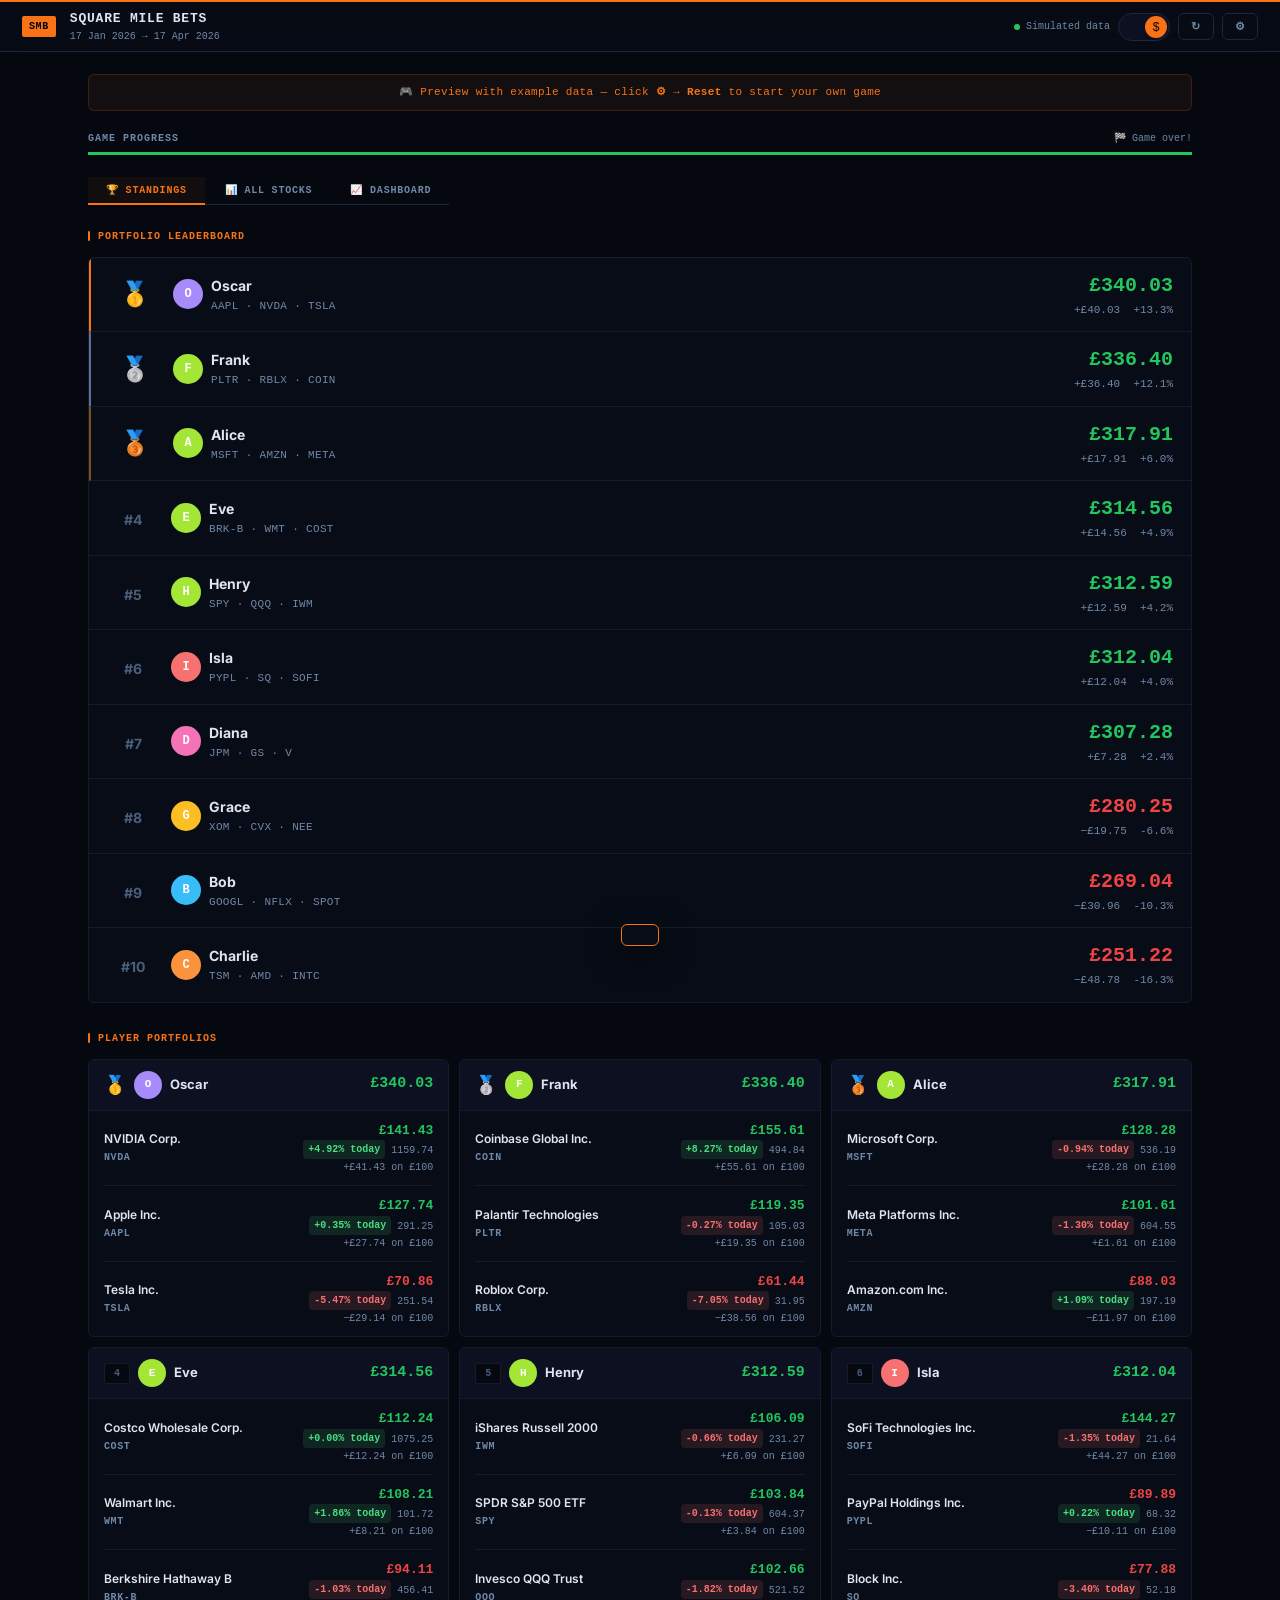
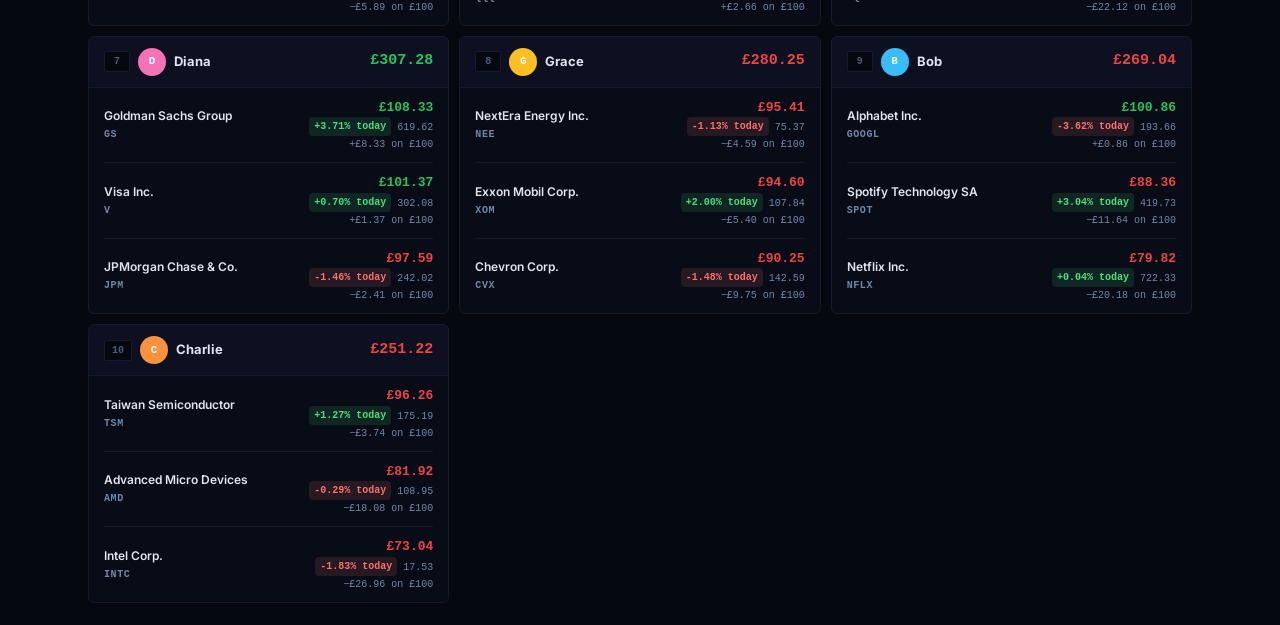
==== index.html @ 296d8a7f "Add files via upload" ====
<!DOCTYPE html>
<html lang="en">
<head>
  <meta charset="UTF-8" />
  <meta name="viewport" content="width=device-width, initial-scale=1.0" />
  <title>Square Mile Bets</title>
  <link rel="icon" type="image/png" href="/favicon.png" />
  <link rel="preconnect" href="https://fonts.googleapis.com" />
  <link rel="preconnect" href="https://fonts.gstatic.com" crossorigin />
  <link href="https://fonts.googleapis.com/css2?family=DM+Serif+Display&family=Inter:wght@400;500;600;700&display=swap" rel="stylesheet" />
  <link rel="stylesheet" href="/styles.css" />
  <!-- Firebase SDK (compat mode — no build step needed) -->
  <script src="https://www.gstatic.com/firebasejs/10.12.0/firebase-app-compat.js"></script>
  <script src="https://www.gstatic.com/firebasejs/10.12.0/firebase-firestore-compat.js"></script>
  <script src="https://www.gstatic.com/firebasejs/10.12.0/firebase-auth-compat.js"></script>
</head>
<body>

<!-- ══════════════════════════════════════
     SIGN-IN SCREEN
══════════════════════════════════════ -->
<div id="signin-screen" class="overlay hidden" onclick="if(event.target.id==='signin-screen')hide('signin-screen')">
  <div class="modal" style="max-width:380px">
    <div class="modal-head">
      <div class="modal-title">Sign in to participate</div>
      <button class="btn btn-secondary" onclick="hide('signin-screen')" style="padding:6px 10px">✕</button>
    </div>
    <div class="modal-body">
      <p style="color:var(--muted);font-size:13px;margin-bottom:20px;line-height:1.6">You can view the leaderboard without signing in. Sign in with Google to join the game and submit your picks.</p>
      <button class="btn btn-primary btn-full" onclick="signInWithGoogle()" style="display:flex;align-items:center;justify-content:center;gap:10px;font-size:14px;padding:13px">
        <svg width="18" height="18" viewBox="0 0 48 48"><path fill="#EA4335" d="M24 9.5c3.54 0 6.71 1.22 9.21 3.6l6.85-6.85C35.9 2.38 30.47 0 24 0 14.62 0 6.51 5.38 2.56 13.22l7.98 6.19C12.43 13.08 17.74 9.5 24 9.5z"/><path fill="#4285F4" d="M46.98 24.55c0-1.57-.15-3.09-.38-4.55H24v9.02h12.94c-.58 2.96-2.26 5.48-4.78 7.18l7.73 6c4.51-4.18 7.09-10.36 7.09-17.65z"/><path fill="#FBBC05" d="M10.53 28.59c-.48-1.45-.76-2.99-.76-4.59s.27-3.14.76-4.59l-7.98-6.19C.92 16.46 0 20.12 0 24c0 3.88.92 7.54 2.56 10.78l7.97-6.19z"/><path fill="#34A853" d="M24 48c6.48 0 11.93-2.13 15.89-5.81l-7.73-6c-2.15 1.45-4.92 2.3-8.16 2.3-6.26 0-11.57-3.59-13.46-8.91l-7.98 6.19C6.51 42.62 14.62 48 24 48z"/></svg>
        Continue with Google
      </button>
      <p style="text-align:center;margin-top:14px;font-size:11px;color:var(--dim)">Your Google account is used only to identify you in the game.</p>
    </div>
  </div>
</div>

<!-- ══════════════════════════════════════
     SETUP SCREEN
══════════════════════════════════════ -->
<div id="setup-screen">
  <div class="setup-card">
    <div class="setup-hero">
      <span class="icon">📈</span>
      <h1>Square Mile Bets</h1>
      <p>Welcome to Square Mile Bets 2.0.<br>Enter your details below before the start date to join in.</p>
    </div>
    <div class="setup-body">

      <!-- Admin-only date config — hidden for non-admins -->
      <div id="setup-date-admin" style="display:none">
        <div class="grid-2" style="margin-bottom:14px">
          <div>
            <label class="form-label">Game Start Date</label>
            <input class="form-input" id="start-date" type="date" />
          </div>
          <div>
            <label class="form-label">End Date</label>
            <input class="form-input" id="end-date" type="date" />
          </div>
        </div>
      </div>
      <!-- Read-only date display for non-admins -->
      <div id="setup-date-readonly" style="display:none;margin-bottom:14px;padding:10px 14px;background:var(--surface2,#1a1f2e);border-radius:4px;font-size:12px;color:var(--muted)">
        <span style="font-family:var(--mono);font-weight:700;color:var(--accent);text-transform:uppercase;letter-spacing:.08em;font-size:10px;display:block;margin-bottom:4px">Game Period</span>
        <span id="setup-date-display">—</span>
      </div>
      <div class="divider"></div>

      <!-- Sign-in prompt shown to unauthenticated visitors -->
      <div id="setup-signin-prompt" style="display:none;text-align:center;padding:24px 0 8px">
        <div style="font-size:28px;margin-bottom:10px">🔐</div>
        <div style="font-size:14px;font-weight:700;color:var(--text);margin-bottom:6px">Sign in to join the game</div>
        <div style="font-size:12px;color:var(--muted);margin-bottom:16px;line-height:1.5">Use your Google account to submit your picks and track your performance.</div>
        <button class="btn btn-primary" onclick="signInWithGoogle()" style="display:inline-flex;align-items:center;gap:8px;padding:10px 20px">
          <svg width="16" height="16" viewBox="0 0 24 24" fill="none"><path d="M22.56 12.25c0-.78-.07-1.53-.2-2.25H12v4.26h5.92c-.26 1.37-1.04 2.53-2.21 3.31v2.77h3.57c2.08-1.92 3.28-4.74 3.28-8.09z" fill="#4285F4"/><path d="M12 23c2.97 0 5.46-.98 7.28-2.66l-3.57-2.77c-.98.66-2.23 1.06-3.71 1.06-2.86 0-5.29-1.93-6.16-4.53H2.18v2.84C3.99 20.53 7.7 23 12 23z" fill="#34A853"/><path d="M5.84 14.09c-.22-.66-.35-1.36-.35-2.09s.13-1.43.35-2.09V7.07H2.18C1.43 8.55 1 10.22 1 12s.43 3.45 1.18 4.93l3.66-2.84z" fill="#FBBC05"/><path d="M12 5.38c1.62 0 3.06.56 4.21 1.64l3.15-3.15C17.45 2.09 14.97 1 12 1 7.7 1 3.99 3.47 2.18 7.07l3.66 2.84c.87-2.6 3.3-4.53 6.16-4.53z" fill="#EA4335"/></svg>
          Sign in with Google
        </button>
      </div>

      <!-- Add Player form — only shown when signed in -->
      <div id="setup-add-player-section">
      <div style="display:flex;justify-content:space-between;align-items:center;margin-bottom:16px">
        <div class="setup-section-title">Add a Player</div>
      </div>

      <div style="margin-bottom:14px">
        <label class="form-label">Player Name</label>
        <input class="form-input" id="player-name" placeholder="e.g. Oscar"
               oninput="updateAddBtn()" onkeydown="if(event.key==='Enter') addPlayer()" />
      </div>

      <div class="picks-container">
        <div style="display:flex;align-items:center;justify-content:space-between;margin-bottom:4px">
          <label class="form-label" style="margin-bottom:0">3 Stock Picks</label>
          <button class="btn btn-secondary" onclick="openStockBrowser(PICK_IDS)" style="font-size:11px;padding:4px 10px;text-transform:none;letter-spacing:0">📂 Browse stocks</button>
        </div>
        <div class="alloc-section-hint" style="margin-bottom:10px">Min £50 · max £150 per pick · must total £300 · adjust in £10 steps</div>

        <!-- Pick 1 card -->
        <div class="pick-card">
          <div class="pick-card-num" id="alloc-tick-pick-0">Pick 1</div>
          <div class="pick-field" style="margin-bottom:0">
            <div class="pick-input-row" style="position:relative">
              <input type="text" class="ticker-input" id="pick-0" placeholder="e.g. Apple or AAPL"
                     oninput="onPickSearch(this)" onkeydown="onPickKeydown(event,this)"
                     onfocus="onPickFocus(this)" onblur="hideDropdownDelay(this)"
                     autocomplete="off" spellcheck="false" maxlength="50" />
              <span class="pick-icon" id="icon-pick-0"></span>
              <div class="ac-dropdown" id="dropdown-pick-0"></div>
            </div>
            <div class="pick-msg" id="msg-pick-0"></div>
          </div>
          <div class="pick-card-alloc">
            <span class="pick-card-alloc-label">Invest:</span>
            <span class="alloc-name-lbl" id="alloc-name-pick-0"></span>
            <div class="alloc-stepper">
              <button class="alloc-btn" id="alloc-minus-pick-0" onclick="adjustAlloc('pick',0,-10)">−</button>
              <span class="alloc-amount" id="alloc-amt-pick-0">£100</span>
              <button class="alloc-btn" id="alloc-plus-pick-0" onclick="adjustAlloc('pick',0,10)">+</button>
            </div>
          </div>
        </div>

        <!-- Pick 2 card -->
        <div class="pick-card">
          <div class="pick-card-num" id="alloc-tick-pick-1">Pick 2</div>
          <div class="pick-field" style="margin-bottom:0">
            <div class="pick-input-row" style="position:relative">
              <input type="text" class="ticker-input" id="pick-1" placeholder="e.g. Microsoft or MSFT"
                     oninput="onPickSearch(this)" onkeydown="onPickKeydown(event,this)"
                     onfocus="onPickFocus(this)" onblur="hideDropdownDelay(this)"
                     autocomplete="off" spellcheck="false" maxlength="50" />
              <span class="pick-icon" id="icon-pick-1"></span>
              <div class="ac-dropdown" id="dropdown-pick-1"></div>
            </div>
            <div class="pick-msg" id="msg-pick-1"></div>
          </div>
          <div class="pick-card-alloc">
            <span class="pick-card-alloc-label">Invest:</span>
            <span class="alloc-name-lbl" id="alloc-name-pick-1"></span>
            <div class="alloc-stepper">
              <button class="alloc-btn" id="alloc-minus-pick-1" onclick="adjustAlloc('pick',1,-10)">−</button>
              <span class="alloc-amount" id="alloc-amt-pick-1">£100</span>
              <button class="alloc-btn" id="alloc-plus-pick-1" onclick="adjustAlloc('pick',1,10)">+</button>
            </div>
          </div>
        </div>

        <!-- Pick 3 card -->
        <div class="pick-card">
          <div class="pick-card-num" id="alloc-tick-pick-2">Pick 3</div>
          <div class="pick-field" style="margin-bottom:0">
            <div class="pick-input-row" style="position:relative">
              <input type="text" class="ticker-input" id="pick-2" placeholder="e.g. Tesla or TSLA"
                     oninput="onPickSearch(this)" onkeydown="onPickKeydown(event,this)"
                     onfocus="onPickFocus(this)" onblur="hideDropdownDelay(this)"
                     autocomplete="off" spellcheck="false" maxlength="50" />
              <span class="pick-icon" id="icon-pick-2"></span>
              <div class="ac-dropdown" id="dropdown-pick-2"></div>
            </div>
            <div class="pick-msg" id="msg-pick-2"></div>
          </div>
          <div class="pick-card-alloc">
            <span class="pick-card-alloc-label">Invest:</span>
            <span class="alloc-name-lbl" id="alloc-name-pick-2"></span>
            <div class="alloc-stepper">
              <button class="alloc-btn" id="alloc-minus-pick-2" onclick="adjustAlloc('pick',2,-10)">−</button>
              <span class="alloc-amount" id="alloc-amt-pick-2">£100</span>
              <button class="alloc-btn" id="alloc-plus-pick-2" onclick="adjustAlloc('pick',2,10)">+</button>
            </div>
          </div>
        </div>

        <div class="alloc-total-row" id="alloc-section-pick">
          <span class="alloc-total-lbl">Total invested:</span>
          <span class="alloc-total-val valid" id="alloc-total-pick">£300 ✓</span>
        </div>
      </div>

      <button class="btn btn-primary btn-full" id="add-btn" disabled onclick="addPlayer()">Add Player</button>
      <div class="add-btn-hint" id="add-hint">Enter a name and 3 valid tickers to add a player.</div>

      <div id="submitted-section" class="hidden">
        <div class="divider"></div>
        <div style="display:flex;justify-content:space-between;align-items:center;margin-bottom:12px">
          <div class="setup-section-title">Players Added</div>
          <span class="player-count-badge has" id="player-count">0</span>
        </div>
        <div class="submitted-list" id="submitted-list"></div>
      </div>

      </div><!-- end #setup-add-player-section -->

      <div id="setup-error" class="error-box hidden"></div>
    </div>
  </div>
</div>


<!-- ══════════════════════════════════════
     DASHBOARD SCREEN
══════════════════════════════════════ -->
<div id="dashboard-screen" class="hidden">

  <div class="topbar">
    <div class="topbar-left">
      <div class="topbar-ident">SMB</div>
      <div>
        <div class="topbar-title">Square Mile Bets</div>
        <div class="topbar-dates" id="game-dates"></div>
      </div>
    </div>
    <div class="topbar-right">
      <div class="live-status" id="live-status-wrap" title="Price feed status">
        <div class="live-dot" id="live-dot" role="status" aria-label="Price feed: loading"></div>
        <span class="last-updated" id="last-updated">Loading…</span>
      </div>
      <button class="theme-toggle" onclick="toggleTheme()" aria-label="Switch theme" title="Switch theme"><span class="theme-toggle-thumb dark" id="theme-thumb">$</span></button>
      <button class="btn btn-secondary" onclick="refreshPrices()" style="padding:6px 12px" aria-label="Refresh prices">↻</button>
      <button class="btn btn-secondary" onclick="openAdmin()" style="padding:6px 12px" aria-label="Settings" id="admin-btn">⚙</button>
      <button id="signin-topbar-btn" class="btn btn-primary" onclick="show('signin-screen')" style="padding:6px 14px;font-size:12px;display:none">Sign In</button>
      <div id="user-badge" style="display:none;align-items:center;gap:7px;background:var(--surface2,#1a2744);border:1px solid var(--border);border-radius:20px;padding:4px 10px 4px 6px;cursor:pointer" onclick="toggleUserMenu()" title="Account">
        <img id="user-avatar" src="" width="22" height="22" style="border-radius:50%;display:none" />
        <span id="user-name" style="font-size:12px;font-weight:600;max-width:90px;overflow:hidden;text-overflow:ellipsis;white-space:nowrap"></span>
        <span style="font-size:10px;color:var(--muted)">▾</span>
      </div>
    </div>
    <div id="user-menu" style="display:none;position:absolute;top:52px;right:16px;background:var(--surface2,#1a2744);border:1px solid var(--border);border-radius:8px;padding:8px;z-index:500;min-width:160px;box-shadow:0 8px 24px rgba(0,0,0,0.5)">
      <div id="user-menu-email" style="font-size:11px;color:var(--muted);padding:4px 8px 8px;border-bottom:1px solid var(--border);margin-bottom:4px"></div>
      <button onclick="signOut()" class="user-menu-item">Sign out</button>
    </div>
  </div>

  <div class="main">

    <div id="demo-notice" class="demo-banner hidden">
      🎮 Preview with example data — click <strong>⚙ → Reset</strong> to start your own game
    </div>
    <div id="firebase-notice" class="demo-banner hidden" style="background:rgba(16,185,129,.12);border-color:rgba(16,185,129,.3);color:#6ee7b7;">
      🔥 Live mode — connected to shared database. All players see the same data in real time.
    </div>

    <div class="progress-section">
      <div class="progress-header">
        <span class="progress-label">Game Progress</span>
        <span class="progress-days" id="progress-days"></span>
      </div>
      <div class="progress-track"><div class="progress-fill" id="progress-fill" style="width:0%"></div></div>
    </div>

    <!-- Countdown to game start -->
    <div id="countdown-section" class="countdown-section hidden">
      <div class="countdown-label">⏳ Game starts in</div>
      <div class="countdown-digits">
        <div class="countdown-unit"><span class="countdown-num" id="cd-days">00</span><span class="countdown-sub">days</span></div>
        <div class="countdown-sep">:</div>
        <div class="countdown-unit"><span class="countdown-num" id="cd-hours">00</span><span class="countdown-sub">hours</span></div>
        <div class="countdown-sep">:</div>
        <div class="countdown-unit"><span class="countdown-num" id="cd-mins">00</span><span class="countdown-sub">mins</span></div>
        <div class="countdown-sep">:</div>
        <div class="countdown-unit"><span class="countdown-num" id="cd-secs">00</span><span class="countdown-sub">secs</span></div>
      </div>
    </div>

    <!-- Inline join panel — visible before game starts (prices not locked) -->
    <div id="inline-join-panel" class="join-panel hidden">
      <div class="join-panel-head">
        <div>
          <div class="join-panel-title">+ Join the Game</div>
          <div class="join-panel-sub">Enter your full name and 3 stock picks to join. Updates are shared live.</div>
        </div>
      </div>
      <div id="inline-join-error" class="error-box hidden" style="margin-bottom:10px"></div>

      <div style="display:grid;grid-template-columns:1fr auto;gap:10px;align-items:start;margin-bottom:10px">
        <div>
          <label class="form-label">Full Name</label>
          <input class="form-input" id="ij-name" placeholder="e.g. Warren Buffett"
                 oninput="updateInlineJoinBtn()" onkeydown="if(event.key==='Enter')document.getElementById('ij-pick-0')?.focus()" />
        </div>
        <div style="display:flex;flex-direction:column;justify-content:flex-end">
          <label class="form-label" style="visibility:hidden">Add</label>
          <button class="btn btn-primary" id="ij-submit-btn" disabled onclick="submitInlineJoin()" style="white-space:nowrap">Add Player</button>
        </div>
      </div>

      <div class="alloc-section-hint" style="margin-bottom:8px">Min £50 · max £150 per pick · must total £300 · adjust in £10 steps</div>

      <div style="display:grid;grid-template-columns:repeat(auto-fill,minmax(200px,1fr));gap:8px" id="alloc-section-ij">
        <!-- Pick 1 card -->
        <div class="pick-card">
          <div class="pick-card-num" id="alloc-tick-ij-0">Pick 1</div>
          <div class="pick-field" style="margin-bottom:0;position:relative">
            <div class="pick-input-row" style="position:relative">
              <input type="text" class="ticker-input" id="ij-pick-0" placeholder="Search ticker…"
                     oninput="onPickSearch(this)" onkeydown="onPickKeydown(event,this)"
                     onfocus="onPickFocus(this)" onblur="hideDropdownDelay(this)"
                     autocomplete="off" spellcheck="false" maxlength="50" />
              <span class="pick-icon" id="icon-ij-pick-0"></span>
              <div class="ac-dropdown" id="dropdown-ij-pick-0"></div>
            </div>
            <div class="pick-msg" id="msg-ij-pick-0"></div>
          </div>
          <div class="pick-card-alloc">
            <span class="pick-card-alloc-label">Invest:</span>
            <div class="alloc-stepper">
              <button class="alloc-btn" id="alloc-minus-ij-0" onclick="adjustAlloc('ij',0,-10)">−</button>
              <span class="alloc-amount" id="alloc-amt-ij-0">£100</span>
              <button class="alloc-btn" id="alloc-plus-ij-0" onclick="adjustAlloc('ij',0,10)">+</button>
            </div>
          </div>
        </div>
        <!-- Pick 2 card -->
        <div class="pick-card">
          <div class="pick-card-num" id="alloc-tick-ij-1">Pick 2</div>
          <div class="pick-field" style="margin-bottom:0;position:relative">
            <div class="pick-input-row" style="position:relative">
              <input type="text" class="ticker-input" id="ij-pick-1" placeholder="Search ticker…"
                     oninput="onPickSearch(this)" onkeydown="onPickKeydown(event,this)"
                     onfocus="onPickFocus(this)" onblur="hideDropdownDelay(this)"
                     autocomplete="off" spellcheck="false" maxlength="50" />
              <span class="pick-icon" id="icon-ij-pick-1"></span>
              <div class="ac-dropdown" id="dropdown-ij-pick-1"></div>
            </div>
            <div class="pick-msg" id="msg-ij-pick-1"></div>
          </div>
          <div class="pick-card-alloc">
            <span class="pick-card-alloc-label">Invest:</span>
            <div class="alloc-stepper">
              <button class="alloc-btn" id="alloc-minus-ij-1" onclick="adjustAlloc('ij',1,-10)">−</button>
              <span class="alloc-amount" id="alloc-amt-ij-1">£100</span>
              <button class="alloc-btn" id="alloc-plus-ij-1" onclick="adjustAlloc('ij',1,10)">+</button>
            </div>
          </div>
        </div>
        <!-- Pick 3 card -->
        <div class="pick-card">
          <div class="pick-card-num" id="alloc-tick-ij-2">Pick 3</div>
          <div class="pick-field" style="margin-bottom:0;position:relative">
            <div class="pick-input-row" style="position:relative">
              <input type="text" class="ticker-input" id="ij-pick-2" placeholder="Search ticker…"
                     oninput="onPickSearch(this)" onkeydown="onPickKeydown(event,this)"
                     onfocus="onPickFocus(this)" onblur="hideDropdownDelay(this)"
                     autocomplete="off" spellcheck="false" maxlength="50" />
              <span class="pick-icon" id="icon-ij-pick-2"></span>
              <div class="ac-dropdown" id="dropdown-ij-pick-2"></div>
            </div>
            <div class="pick-msg" id="msg-ij-pick-2"></div>
          </div>
          <div class="pick-card-alloc">
            <span class="pick-card-alloc-label">Invest:</span>
            <div class="alloc-stepper">
              <button class="alloc-btn" id="alloc-minus-ij-2" onclick="adjustAlloc('ij',2,-10)">−</button>
              <span class="alloc-amount" id="alloc-amt-ij-2">£100</span>
              <button class="alloc-btn" id="alloc-plus-ij-2" onclick="adjustAlloc('ij',2,10)">+</button>
            </div>
          </div>
        </div>
      </div>
      <div class="alloc-total-row">
        <span class="alloc-total-lbl">Total invested:</span>
        <span class="alloc-total-val valid" id="alloc-total-ij">£300 ✓</span>
      </div>
      <div class="add-btn-hint" id="ij-hint" style="margin-top:8px;font-size:11px">Enter name + 3 valid picks.</div>

      <!-- Players section -->
      <div id="ij-players-section" class="ij-players-section" style="display:none">
        <div class="ij-players-header">
          <span class="ij-players-label">Players</span>
          <span class="ij-players-count" id="ij-players-count"></span>
        </div>
        <div class="ij-cards-grid" id="ij-players-grid"></div>
      </div>
    </div>

    <!-- FAQ section — visible before game starts -->
    <div id="faq-section" style="margin-bottom:24px">
      <div class="section-title" style="margin-bottom:16px">❓ FAQ</div>
      <div style="display:flex;flex-direction:column;gap:10px">
        <details style="background:var(--surface);border:1px solid var(--border2);border-radius:var(--radius);overflow:hidden">
          <summary style="padding:14px 18px;cursor:pointer;font-size:13px;font-weight:700;list-style:none;display:flex;justify-content:space-between;align-items:center;user-select:none">
            How does the game work?
            <span style="font-size:11px;color:var(--muted);flex-shrink:0;margin-left:12px">▾</span>
          </summary>
          <div style="padding:0 18px 16px;font-size:13px;color:var(--muted);line-height:1.7;border-top:1px solid var(--border)">
            Pick 3 stocks and split your virtual £300 pot across them. The player whose portfolio gains the most by the end of the game wins. Performance is tracked live on the leaderboard so you can see exactly where you stand.
          </div>
        </details>
        <details style="background:var(--surface);border:1px solid var(--border2);border-radius:var(--radius);overflow:hidden">
          <summary style="padding:14px 18px;cursor:pointer;font-size:13px;font-weight:700;list-style:none;display:flex;justify-content:space-between;align-items:center;user-select:none">
            How much does it cost to play?
            <span style="font-size:11px;color:var(--muted);flex-shrink:0;margin-left:12px">▾</span>
          </summary>
          <div style="padding:0 18px 16px;font-size:13px;color:var(--muted);line-height:1.7;border-top:1px solid var(--border)">
            It costs <strong style="color:var(--text)">£10 to enter</strong>. Transfer this to the game organiser before the game starts — they'll confirm receipt and get you set up.
          </div>
        </details>
        <details style="background:var(--surface);border:1px solid var(--border2);border-radius:var(--radius);overflow:hidden">
          <summary style="padding:14px 18px;cursor:pointer;font-size:13px;font-weight:700;list-style:none;display:flex;justify-content:space-between;align-items:center;user-select:none">
            When does the game start and end?
            <span style="font-size:11px;color:var(--muted);flex-shrink:0;margin-left:12px">▾</span>
          </summary>
          <div style="padding:0 18px 16px;font-size:13px;color:var(--muted);line-height:1.7;border-top:1px solid var(--border)">
            Check the <strong style="color:var(--text)">Game Progress bar</strong> at the top of this page — it shows the exact start and end dates for the current season.
          </div>
        </details>
        <details style="background:var(--surface);border:1px solid var(--border2);border-radius:var(--radius);overflow:hidden">
          <summary style="padding:14px 18px;cursor:pointer;font-size:13px;font-weight:700;list-style:none;display:flex;justify-content:space-between;align-items:center;user-select:none">
            What stocks can I pick?
            <span style="font-size:11px;color:var(--muted);flex-shrink:0;margin-left:12px">▾</span>
          </summary>
          <div style="padding:0 18px 16px;font-size:13px;color:var(--muted);line-height:1.7;border-top:1px solid var(--border)">
            You can pick from a wide range of publicly listed stocks across US and UK markets — big tech, finance, energy, healthcare, crypto-adjacent stocks and more. Hit <strong style="color:var(--text)">Browse Stocks</strong> to explore by category, or search by company name or ticker symbol (e.g. "Apple" or "AAPL"). If a stock appears in the browser or is accepted by the search, it's fair game.
          </div>
        </details>
        <details style="background:var(--surface);border:1px solid var(--border2);border-radius:var(--radius);overflow:hidden">
          <summary style="padding:14px 18px;cursor:pointer;font-size:13px;font-weight:700;list-style:none;display:flex;justify-content:space-between;align-items:center;user-select:none">
            What does the allocation do?
            <span style="font-size:11px;color:var(--muted);flex-shrink:0;margin-left:12px">▾</span>
          </summary>
          <div style="padding:0 18px 16px;font-size:13px;color:var(--muted);line-height:1.7;border-top:1px solid var(--border)">
            You decide how much of your virtual £300 to put behind each pick — minimum £50, maximum £150 per stock. It works in £10 steps. If you're more confident in one pick, back it harder. Your total must always equal exactly £300.
          </div>
        </details>
        <details style="background:var(--surface);border:1px solid var(--border2);border-radius:var(--radius);overflow:hidden">
          <summary style="padding:14px 18px;cursor:pointer;font-size:13px;font-weight:700;list-style:none;display:flex;justify-content:space-between;align-items:center;user-select:none">
            Is this real money?
            <span style="font-size:11px;color:var(--muted);flex-shrink:0;margin-left:12px">▾</span>
          </summary>
          <div style="padding:0 18px 16px;font-size:13px;color:var(--muted);line-height:1.7;border-top:1px solid var(--border)">
            The £300 pot is virtual — no real trades are made. The £10 entry fee is real though, and goes into the prize pot. Purely bragging rights on the line (and mild office shame if you finish last).
          </div>
        </details>
      </div>
    </div>

    <!-- Game content — hidden until game starts -->
    <div id="game-content" class="hidden">

    <!-- Winner banner — shown only when game has ended -->
    <div id="winner-banner" class="hidden"></div>

    <!-- Tabs -->
    <div class="dash-tabs">
      <button class="dash-tab active" id="dt-btn-standings" onclick="switchDashTab('standings')">🏆 Standings</button>
      <button class="dash-tab" id="dt-btn-stocks"   onclick="switchDashTab('stocks')">📊 All Stocks</button>
      <button class="dash-tab" id="dt-btn-history"  onclick="switchDashTab('history')">📈 Dashboard</button>
    </div>

    <!-- ── TAB: STANDINGS ── -->
    <div id="dt-standings">
      <div id="loading-state" class="loading-state">
        <div class="spinner"></div>
        <div class="loading-text">Fetching latest prices…</div>
      </div>
      <div id="error-state" class="hidden">
        <div class="error-box" id="error-msg"></div>
      </div>
      <div id="dash-content" class="hidden">
        <div class="section-title">Portfolio Leaderboard</div>
        <div class="lb-card" id="leaderboard"></div>
        <div class="section-title" style="margin-top:28px">Player Portfolios</div>
        <div class="cards-grid" id="cards-grid"></div>
      </div>
    </div>

    <!-- ── TAB: STOCKS ── -->
    <div id="dt-stocks" class="hidden">
      <div class="section-title">All Picks Ranked by Gain</div>
      <div class="slb-card">
        <div class="slb-head">
          <span>#</span><span>Ticker</span><span>Company</span>
          <span>Performance</span><span style="text-align:right">Total</span><span style="text-align:right">Today</span><span>Player</span>
        </div>
        <div id="stock-leaderboard"></div>
      </div>
    </div>

    <!-- ── TAB: HISTORY ── -->
    <div id="dt-history" class="hidden">
      <div class="chart-card">
        <div class="chart-card-header">
          <div>
            <div class="section-title" style="margin-bottom:0">Portfolio Value Over Time (£)</div>
            <div style="font-size:11px;color:var(--dim);font-family:var(--mono)">scroll or use buttons to zoom · drag to pan</div>
          </div>
          <div style="display:flex;align-items:center;gap:6px">
            <button id="chart-zoom-in" class="btn btn-secondary" style="padding:4px 13px;font-size:18px;font-weight:700;line-height:1.2;min-width:36px" title="Zoom in (tighten value scale)" onclick="if(myChart)myChart._zoom(0.65)">+</button>
            <button id="chart-zoom-out" class="btn btn-secondary" style="padding:4px 13px;font-size:18px;font-weight:700;line-height:1.2;min-width:36px" title="Zoom out (widen value scale)" onclick="if(myChart)myChart._zoom(1.55)">−</button>
            <button id="chart-reset-zoom" class="btn btn-secondary" style="padding:5px 11px;font-size:11px;display:none" onclick="if(myChart)myChart.resetZoom()">↺ Reset</button>
          </div>
        </div>
        <div class="chart-wrap">
          <canvas id="portfolio-chart" style="display:block;cursor:crosshair"></canvas>
          <div id="chart-tooltip"></div>
        </div>
        <div id="chart-legend-controls" style="margin-top:14px;padding-top:14px;border-top:1px solid var(--border)">
          <div id="chart-group-btns" style="display:flex;flex-wrap:wrap;gap:6px;margin-bottom:10px">
            <button class="btn btn-secondary" style="font-size:11px;padding:4px 12px;text-transform:none;letter-spacing:0" onclick="chartGroupSelect('all')">All Players</button>
            <button class="btn btn-secondary" style="font-size:11px;padding:4px 12px;text-transform:none;letter-spacing:0" onclick="chartGroupSelect('boardroom')">👔 Boardroom (Top 10)</button>
            <button class="btn btn-secondary" style="font-size:11px;padding:4px 12px;text-transform:none;letter-spacing:0" onclick="chartGroupSelect('middle')">💼 Middle Management</button>
            <button class="btn btn-secondary" style="font-size:11px;padding:4px 12px;text-transform:none;letter-spacing:0" onclick="chartGroupSelect('interns')">📋 Interns (Bottom 10)</button>
            <button class="btn btn-secondary" style="font-size:11px;padding:4px 12px;text-transform:none;letter-spacing:0" onclick="chartGroupSelect('none')">Clear All</button>
          </div>
          <div class="chart-legend-custom" id="chart-legend"></div>
        </div>
      </div>

      <div style="margin:28px 0 0">
      </div>
      <div class="chart-card" style="position:relative">
        <div class="chart-card-header">
          <div class="section-title" style="margin-bottom:0">Portfolio Breakdown by Stock</div>
          <span style="font-size:11px;color:var(--dim);font-family:var(--mono)">bars show each stock's contribution · hover for detail</span>
        </div>
        <div id="breakdown-scroll-wrapper" style="overflow-x:auto;overflow-y:hidden;-webkit-overflow-scrolling:touch;position:relative">
          <canvas id="breakdown-chart" style="display:block"></canvas>
          <div id="breakdown-tooltip" style="display:none;position:absolute;background:var(--surface2,#1a2744);border:1px solid var(--border);border-radius:6px;padding:10px 14px;pointer-events:none;font-size:12px;width:210px;z-index:10;box-shadow:0 4px 16px rgba(0,0,0,0.4)"></div>
        </div>
      </div>

      <!-- ── SMB FUND vs BENCHMARKS ── -->
      <div style="margin:28px 0 0"></div>
      <div class="chart-card">
        <div class="chart-card-header">
          <div>
            <div class="section-title" style="margin-bottom:2px">Square Mile Bets Fund vs Benchmarks</div>
            <div style="font-size:11px;color:var(--dim);font-family:var(--mono)">combined fund (avg of all portfolios) · indexed to 100 at game start</div>
          </div>
          <div style="display:flex;align-items:center;gap:6px">
            <span id="fund-zoom-hint" style="font-size:11px;color:var(--dim);margin-right:4px">scroll or use buttons to zoom</span>
            <button id="fund-zoom-in" class="btn btn-secondary" style="padding:4px 13px;font-size:18px;font-weight:700;line-height:1.2;min-width:36px" title="Zoom in" onclick="if(myFundChart)myFundChart._zoom(0.65)">+</button>
            <button id="fund-zoom-out" class="btn btn-secondary" style="padding:4px 13px;font-size:18px;font-weight:700;line-height:1.2;min-width:36px" title="Zoom out" onclick="if(myFundChart)myFundChart._zoom(1.55)">−</button>
            <button id="fund-reset-zoom" class="btn btn-secondary" style="padding:5px 11px;font-size:11px;display:none" onclick="if(myFundChart)myFundChart.resetZoom()">↺ Reset</button>
          </div>
        </div>
        <div class="chart-wrap">
          <canvas id="fund-chart" style="display:block;cursor:crosshair"></canvas>
        </div>
        <div class="chart-legend-custom" id="fund-legend"></div>
      </div>
    </div>


    </div><!-- /game-content -->

  </div>
</div>


<!-- ══════════════════════════════════════
     PRE-SETUP MODAL (first visitor configures the game)
══════════════════════════════════════ -->
<div id="presetup-overlay" class="overlay hidden" onclick="closePresetupIfOutside(event)">
  <div class="modal" style="max-width:460px">
    <div class="modal-head">
      <div class="modal-title">Configure Game</div>
    </div>
    <div class="modal-body">
      <div style="font-size:12px;color:var(--muted);margin-bottom:18px;line-height:1.6">
        You're the first here. Set the game parameters — then share the link so players can join and submit their picks.
      </div>
      <div id="presetup-error" class="error-box hidden"></div>
      <div class="grid-2" style="margin-bottom:14px">
        <div>
          <label class="form-label">Start Date</label>
          <input class="form-input" id="ps-start-date" type="date" />
        </div>
        <div>
          <label class="form-label">End Date</label>
          <input class="form-input" id="ps-end-date" type="date" />
        </div>
      </div>
      <button class="btn btn-primary btn-full" onclick="submitPresetup()">Create Game →</button>
    </div>
  </div>
</div>

<!-- ══════════════════════════════════════
     JOIN MODAL (players self-submit picks)
══════════════════════════════════════ -->
<div id="join-overlay" class="overlay hidden" onclick="closeJoinIfOutside(event)">
  <div class="modal" style="max-width:500px">
    <div class="modal-head">
      <div class="modal-title">Join Game</div>
      <button class="btn btn-secondary" onclick="closeJoin()" style="padding:5px 10px;letter-spacing:0;text-transform:none;font-size:14px">✕</button>
    </div>
    <div class="modal-body">
      <div id="join-error" class="error-box hidden"></div>

      <!-- Signed-in identity badge — shown when authenticated -->
      <div id="join-identity" style="display:none;align-items:center;gap:12px;padding:10px 14px;background:var(--surface2,#1a1f2e);border-radius:4px;margin-bottom:14px">
        <img id="join-avatar" src="" style="width:34px;height:34px;border-radius:50%;display:none" />
        <div style="flex:1;min-width:0">
          <div id="join-display-name" style="font-size:13px;font-weight:700;color:var(--text)"></div>
          <div id="join-display-email" style="font-size:11px;color:var(--muted);white-space:nowrap;overflow:hidden;text-overflow:ellipsis"></div>
        </div>
        <button class="btn btn-secondary" onclick="signOutAndCloseJoin()" style="font-size:11px;padding:4px 9px;text-transform:none;letter-spacing:0">Switch account</button>
      </div>

      <!-- Sign-in prompt — shown when not authenticated -->
      <div id="join-signin-prompt" style="display:none;text-align:center;padding:16px 0 20px">
        <div style="font-size:26px;margin-bottom:8px">👤</div>
        <div style="font-size:13px;font-weight:700;color:var(--text);margin-bottom:4px">Sign in to join</div>
        <div style="font-size:12px;color:var(--muted);margin-bottom:14px;line-height:1.5">Your name is taken from your Google account.</div>
        <button class="btn btn-primary" onclick="signInWithGoogle()" style="display:inline-flex;align-items:center;gap:8px;padding:10px 20px">
          <svg width="16" height="16" viewBox="0 0 24 24" fill="none"><path d="M22.56 12.25c0-.78-.07-1.53-.2-2.25H12v4.26h5.92c-.26 1.37-1.04 2.53-2.21 3.31v2.77h3.57c2.08-1.92 3.28-4.74 3.28-8.09z" fill="#4285F4"/><path d="M12 23c2.97 0 5.46-.98 7.28-2.66l-3.57-2.77c-.98.66-2.23 1.06-3.71 1.06-2.86 0-5.29-1.93-6.16-4.53H2.18v2.84C3.99 20.53 7.7 23 12 23z" fill="#34A853"/><path d="M5.84 14.09c-.22-.66-.35-1.36-.35-2.09s.13-1.43.35-2.09V7.07H2.18C1.43 8.55 1 10.22 1 12s.43 3.45 1.18 4.93l3.66-2.84z" fill="#FBBC05"/><path d="M12 5.38c1.62 0 3.06.56 4.21 1.64l3.15-3.15C17.45 2.09 14.97 1 12 1 7.7 1 3.99 3.47 2.18 7.07l3.66 2.84c.87-2.6 3.3-4.53 6.16-4.53z" fill="#EA4335"/></svg>
          Sign in with Google
        </button>
      </div>

      <!-- Hidden name input — value synced from Google account -->
      <input type="hidden" id="join-name" />

      <!-- Picks form — only shown when signed in -->
      <div id="join-picks-form" style="display:none">
      <div class="picks-container">
        <div style="display:flex;align-items:center;justify-content:space-between;margin-bottom:4px">
          <label class="form-label" style="margin-bottom:0">Your 3 Stock Picks</label>
          <button class="btn btn-secondary" onclick="openStockBrowser(JOIN_PICK_IDS)" style="font-size:11px;padding:4px 10px;text-transform:none;letter-spacing:0">📂 Browse stocks</button>
        </div>
        <div class="alloc-section-hint" style="margin-bottom:10px">Min £50 · max £150 per pick · must total £300 · adjust in £10 steps</div>

        <!-- Pick 1 card -->
        <div class="pick-card">
          <div class="pick-card-num" id="alloc-tick-join-0">Pick 1</div>
          <div class="pick-field" style="margin-bottom:0">
            <div class="pick-input-row" style="position:relative">
              <input type="text" class="ticker-input" id="join-pick-0" placeholder="Search by name or ticker"
                     oninput="onPickSearch(this)" onkeydown="onPickKeydown(event,this)"
                     onfocus="onPickFocus(this)" onblur="hideDropdownDelay(this)"
                     autocomplete="off" spellcheck="false" maxlength="50" />
              <span class="pick-icon" id="icon-join-pick-0"></span>
              <div class="ac-dropdown" id="dropdown-join-pick-0"></div>
            </div>
            <div class="pick-msg" id="msg-join-pick-0"></div>
          </div>
          <div class="pick-card-alloc">
            <span class="pick-card-alloc-label">Invest:</span>
            <span class="alloc-name-lbl" id="alloc-name-join-0"></span>
            <div class="alloc-stepper">
              <button class="alloc-btn" id="alloc-minus-join-0" onclick="adjustAlloc('join',0,-10)">−</button>
              <span class="alloc-amount" id="alloc-amt-join-0">£100</span>
              <button class="alloc-btn" id="alloc-plus-join-0" onclick="adjustAlloc('join',0,10)">+</button>
            </div>
          </div>
        </div>

        <!-- Pick 2 card -->
        <div class="pick-card">
          <div class="pick-card-num" id="alloc-tick-join-1">Pick 2</div>
          <div class="pick-field" style="margin-bottom:0">
            <div class="pick-input-row" style="position:relative">
              <input type="text" class="ticker-input" id="join-pick-1" placeholder="Search by name or ticker"
                     oninput="onPickSearch(this)" onkeydown="onPickKeydown(event,this)"
                     onfocus="onPickFocus(this)" onblur="hideDropdownDelay(this)"
                     autocomplete="off" spellcheck="false" maxlength="50" />
              <span class="pick-icon" id="icon-join-pick-1"></span>
              <div class="ac-dropdown" id="dropdown-join-pick-1"></div>
            </div>
            <div class="pick-msg" id="msg-join-pick-1"></div>
          </div>
          <div class="pick-card-alloc">
            <span class="pick-card-alloc-label">Invest:</span>
            <span class="alloc-name-lbl" id="alloc-name-join-1"></span>
            <div class="alloc-stepper">
              <button class="alloc-btn" id="alloc-minus-join-1" onclick="adjustAlloc('join',1,-10)">−</button>
              <span class="alloc-amount" id="alloc-amt-join-1">£100</span>
              <button class="alloc-btn" id="alloc-plus-join-1" onclick="adjustAlloc('join',1,10)">+</button>
            </div>
          </div>
        </div>

        <!-- Pick 3 card -->
        <div class="pick-card">
          <div class="pick-card-num" id="alloc-tick-join-2">Pick 3</div>
          <div class="pick-field" style="margin-bottom:0">
            <div class="pick-input-row" style="position:relative">
              <input type="text" class="ticker-input" id="join-pick-2" placeholder="Search by name or ticker"
                     oninput="onPickSearch(this)" onkeydown="onPickKeydown(event,this)"
                     onfocus="onPickFocus(this)" onblur="hideDropdownDelay(this)"
                     autocomplete="off" spellcheck="false" maxlength="50" />
              <span class="pick-icon" id="icon-join-pick-2"></span>
              <div class="ac-dropdown" id="dropdown-join-pick-2"></div>
            </div>
            <div class="pick-msg" id="msg-join-pick-2"></div>
          </div>
          <div class="pick-card-alloc">
            <span class="pick-card-alloc-label">Invest:</span>
            <span class="alloc-name-lbl" id="alloc-name-join-2"></span>
            <div class="alloc-stepper">
              <button class="alloc-btn" id="alloc-minus-join-2" onclick="adjustAlloc('join',2,-10)">−</button>
              <span class="alloc-amount" id="alloc-amt-join-2">£100</span>
              <button class="alloc-btn" id="alloc-plus-join-2" onclick="adjustAlloc('join',2,10)">+</button>
            </div>
          </div>
        </div>

        <div class="alloc-total-row" id="alloc-section-join">
          <span class="alloc-total-lbl">Total invested:</span>
          <span class="alloc-total-val valid" id="alloc-total-join">£300 ✓</span>
        </div>
      </div>

      <button class="btn btn-primary btn-full" id="join-submit-btn" disabled onclick="submitJoin()">Join Game</button>
      <div class="add-btn-hint" id="join-hint">Enter your full name and 3 valid picks to join.</div>
      </div><!-- end #join-picks-form -->
    </div>
  </div>
</div>

<!-- ══════════════════════════════════════
     EDIT PLAYER MODAL
══════════════════════════════════════ -->
<div id="edit-player-overlay" class="overlay hidden" onclick="closeEditPlayerIfOutside(event)">
  <div class="modal" style="max-width:420px">
    <div class="modal-head">
      <div class="modal-title" id="edit-player-title">Edit Picks</div>
      <button class="btn btn-secondary" onclick="closeEditPlayer()" style="padding:5px 10px;letter-spacing:0;text-transform:none;font-size:14px">✕</button>
    </div>
    <div class="modal-body">
      <div id="edit-player-error" class="error-box hidden" style="margin-bottom:10px"></div>
      <div id="ep-name-section" style="margin-bottom:14px;display:none">
        <label class="form-label">Player Name</label>
        <input class="form-input" id="ep-name" placeholder="Full name" />
      </div>
      <div class="picks-container">
        <div style="display:flex;align-items:center;justify-content:space-between;margin-bottom:4px">
          <label class="form-label" style="margin-bottom:0">Stock Picks</label>
          <button class="btn btn-secondary" onclick="openStockBrowser(EP_PICK_IDS)" style="font-size:11px;padding:4px 10px;text-transform:none;letter-spacing:0">📂 Browse stocks</button>
        </div>
        <div class="alloc-section-hint" style="margin-bottom:10px">Min £50 · max £150 per pick · must total £300</div>

        <!-- Pick 1 card -->
        <div class="pick-card">
          <div class="pick-card-num" id="alloc-tick-ep-0">Pick 1</div>
          <div class="pick-field" style="margin-bottom:0">
            <div class="pick-input-row" style="position:relative">
              <input type="text" class="ticker-input" id="ep-pick-0" placeholder="Search by name or ticker"
                     oninput="onPickSearch(this)" onkeydown="onPickKeydown(event,this)"
                     onfocus="onPickFocus(this)" onblur="hideDropdownDelay(this)"
                     autocomplete="off" spellcheck="false" maxlength="50" />
              <span class="pick-icon" id="icon-ep-pick-0"></span>
              <div class="ac-dropdown" id="dropdown-ep-pick-0"></div>
            </div>
            <div class="pick-msg" id="msg-ep-pick-0"></div>
          </div>
          <div class="pick-card-alloc">
            <span class="pick-card-alloc-label">Invest:</span>
            <span class="alloc-name-lbl" id="alloc-name-ep-0"></span>
            <div class="alloc-stepper">
              <button class="alloc-btn" id="alloc-minus-ep-0" onclick="adjustAlloc('ep',0,-10)">−</button>
              <span class="alloc-amount" id="alloc-amt-ep-0">£100</span>
              <button class="alloc-btn" id="alloc-plus-ep-0" onclick="adjustAlloc('ep',0,10)">+</button>
            </div>
          </div>
        </div>

        <!-- Pick 2 card -->
        <div class="pick-card">
          <div class="pick-card-num" id="alloc-tick-ep-1">Pick 2</div>
          <div class="pick-field" style="margin-bottom:0">
            <div class="pick-input-row" style="position:relative">
              <input type="text" class="ticker-input" id="ep-pick-1" placeholder="Search by name or ticker"
                     oninput="onPickSearch(this)" onkeydown="onPickKeydown(event,this)"
                     onfocus="onPickFocus(this)" onblur="hideDropdownDelay(this)"
                     autocomplete="off" spellcheck="false" maxlength="50" />
              <span class="pick-icon" id="icon-ep-pick-1"></span>
              <div class="ac-dropdown" id="dropdown-ep-pick-1"></div>
            </div>
            <div class="pick-msg" id="msg-ep-pick-1"></div>
          </div>
          <div class="pick-card-alloc">
            <span class="pick-card-alloc-label">Invest:</span>
            <span class="alloc-name-lbl" id="alloc-name-ep-1"></span>
            <div class="alloc-stepper">
              <button class="alloc-btn" id="alloc-minus-ep-1" onclick="adjustAlloc('ep',1,-10)">−</button>
              <span class="alloc-amount" id="alloc-amt-ep-1">£100</span>
              <button class="alloc-btn" id="alloc-plus-ep-1" onclick="adjustAlloc('ep',1,10)">+</button>
            </div>
          </div>
        </div>

        <!-- Pick 3 card -->
        <div class="pick-card">
          <div class="pick-card-num" id="alloc-tick-ep-2">Pick 3</div>
          <div class="pick-field" style="margin-bottom:0">
            <div class="pick-input-row" style="position:relative">
              <input type="text" class="ticker-input" id="ep-pick-2" placeholder="Search by name or ticker"
                     oninput="onPickSearch(this)" onkeydown="onPickKeydown(event,this)"
                     onfocus="onPickFocus(this)" onblur="hideDropdownDelay(this)"
                     autocomplete="off" spellcheck="false" maxlength="50" />
              <span class="pick-icon" id="icon-ep-pick-2"></span>
              <div class="ac-dropdown" id="dropdown-ep-pick-2"></div>
            </div>
            <div class="pick-msg" id="msg-ep-pick-2"></div>
          </div>
          <div class="pick-card-alloc">
            <span class="pick-card-alloc-label">Invest:</span>
            <span class="alloc-name-lbl" id="alloc-name-ep-2"></span>
            <div class="alloc-stepper">
              <button class="alloc-btn" id="alloc-minus-ep-2" onclick="adjustAlloc('ep',2,-10)">−</button>
              <span class="alloc-amount" id="alloc-amt-ep-2">£100</span>
              <button class="alloc-btn" id="alloc-plus-ep-2" onclick="adjustAlloc('ep',2,10)">+</button>
            </div>
          </div>
        </div>

        <div class="alloc-total-row" id="alloc-section-ep">
          <span class="alloc-total-lbl">Total invested:</span>
          <span class="alloc-total-val valid" id="alloc-total-ep">£300 ✓</span>
        </div>
      </div>

      <button class="btn btn-primary btn-full" id="ep-submit-btn" style="margin-top:16px" onclick="submitEditPlayer()">Save Changes</button>
    </div>
  </div>
</div>

<!-- ══════════════════════════════════════
     ADMIN MODAL
══════════════════════════════════════ -->
<div id="admin-overlay" class="overlay hidden" onclick="closeAdminIfOutside(event)">
  <div class="modal">
    <div class="modal-head">
      <div class="modal-title">⚙️ Settings</div>
      <button class="btn btn-secondary" onclick="closeAdmin()" style="padding:6px 10px">✕</button>
    </div>
    <div class="modal-body">
      <div id="admin-auth" class="hidden"></div>
      <div id="admin-panel"></div>
    </div>
  </div>
</div>

<!-- ══════════════════════════════════════
     STOCK BROWSER OVERLAY
══════════════════════════════════════ -->
<div id="stock-browser-overlay" class="hidden" onclick="closeBrowserIfOutside(event)">
  <div class="sb-modal">
    <div class="sb-header">
      <div class="sb-title">📂 Browse Stocks</div>
      <div class="sb-slot-indicator" id="sb-slot-indicator">Filling Pick 1</div>
      <button class="btn btn-secondary" onclick="closeStockBrowser()" style="padding:5px 10px;letter-spacing:0;text-transform:none;font-size:14px">✕</button>
    </div>
    <div class="sb-body">
      <nav class="sb-nav" id="sb-nav"></nav>
      <div class="sb-content">
        <div class="sb-content-title" id="sb-content-title">Select a category</div>
        <div class="sb-grid" id="sb-grid"></div>
      </div>
    </div>
  </div>
</div>

<canvas id="confetti-canvas" aria-hidden="true"></canvas>
<div id="toast" role="status" aria-live="polite"></div>


<script src="/app.js"></script>
</body>
</html>
---- styles.css ----
*, *::before, *::after { box-sizing: border-box; margin: 0; padding: 0; }

    :root {
      --bg:       #05080f;
      --surface:  #080c16;
      --surface2: #0c1020;
      --border:   #141c2c;
      --border2:  #1c2840;
      --text:     #dde5f0;
      --muted:    #7088a8;
      --dim:      #4a5f7a;
      --accent:   #f97316;
      --accent2:  #ea6c0a;
      --green:    #22c55e;
      --green-bg: rgba(34,197,94,.07);
      --red:      #ef4444;
      --red-bg:   rgba(239,68,68,.07);
      --amber:    #f59e0b;
      --amber-bg: rgba(245,158,11,.07);
      --radius:   6px;
      --mono:     'SF Mono','Fira Code','Consolas','Courier New',monospace;
      --heading:  var(--mono);
    }

    /* ══════════════════════════════════════
       FT (Financial Times) LIGHT THEME
    ══════════════════════════════════════ */
    [data-theme="ft"] {
      --bg:       #FFF1E0;
      --surface:  #FFFFFF;
      --surface2: #F6ECE1;
      --border:   #E6D9CE;
      --border2:  #D4C4B0;
      --text:     #33302E;
      --muted:    #807973;
      --dim:      #A69E97;
      --accent:   #9E2F50;
      --accent2:  #7D1D3F;
      --green:    #0D7680;
      --green-bg: rgba(13,118,128,.08);
      --red:      #CC0000;
      --red-bg:   rgba(204,0,0,.06);
      --amber:    #C77B10;
      --amber-bg: rgba(199,123,16,.07);
      --heading:  'DM Serif Display', Georgia, 'Times New Roman', serif;
    }

    /* FT body & typography */
    [data-theme="ft"] body { font-family:'Inter',-apple-system,BlinkMacSystemFont,'Segoe UI',sans-serif; }
    [data-theme="ft"] .topbar-title,
    [data-theme="ft"] .topbar-ident,
    [data-theme="ft"] .setup-hero h1,
    [data-theme="ft"] .countdown-label,
    [data-theme="ft"] .countdown-num,
    [data-theme="ft"] .section-title,
    [data-theme="ft"] .join-panel-title,
    [data-theme="ft"] .ij-players-label,
    [data-theme="ft"] .progress-label,
    [data-theme="ft"] .lb-name,
    [data-theme="ft"] .winner-name,
    [data-theme="ft"] .winner-label,
    [data-theme="ft"] .modal-title,
    [data-theme="ft"] .setup-section-title,
    [data-theme="ft"] .sb-title,
    [data-theme="ft"] .chart-card-header { font-family:var(--heading); }

    /* FT topbar — clean white with claret underline */
    [data-theme="ft"] .topbar { background:rgba(255,255,255,.96); backdrop-filter:blur(10px); -webkit-backdrop-filter:blur(10px); border-top:none; border-bottom:2px solid var(--accent); box-shadow:0 1px 4px rgba(0,0,0,.06); padding:6px 22px; }
    [data-theme="ft"] .topbar-title { font-family:var(--heading); text-transform:none; letter-spacing:0; font-size:15px; }
    [data-theme="ft"] .topbar-ident { background:var(--accent); color:#fff; font-family:var(--heading); font-size:12px; letter-spacing:.02em; border-radius:3px; padding:3px 8px; }
    [data-theme="ft"] .topbar-dates { font-family:'Inter',sans-serif; }

    /* FT buttons */
    [data-theme="ft"] .btn { font-family:'Inter',sans-serif; border-radius:4px; letter-spacing:.02em; }
    [data-theme="ft"] .btn-primary { background:var(--accent); color:#fff; border-color:var(--accent); }
    [data-theme="ft"] .btn-primary:not(:disabled):hover { background:var(--accent2); border-color:var(--accent2); }
    [data-theme="ft"] .btn-secondary { border-color:var(--border2); color:var(--muted); }
    [data-theme="ft"] .btn-secondary:not(:disabled):hover { color:var(--accent); border-color:var(--accent); }
    [data-theme="ft"] .btn-danger { background:rgba(204,0,0,.06); color:#CC0000; border:1px solid rgba(204,0,0,.2); }
    [data-theme="ft"] .btn-danger:hover { background:rgba(204,0,0,.12); }

    /* FT forms */
    [data-theme="ft"] .form-input { background:var(--surface); border-color:var(--border2); }
    [data-theme="ft"] .form-input:focus { border-color:var(--accent); box-shadow:0 0 0 2px rgba(158,47,80,.12); }
    [data-theme="ft"] .ticker-input { background:var(--surface); font-family:var(--mono); }
    [data-theme="ft"] .ticker-input:focus { border-color:var(--accent); box-shadow:0 0 0 2px rgba(158,47,80,.12); }
    [data-theme="ft"] .ticker-input::placeholder { color:var(--dim); }

    /* FT setup hero */
    [data-theme="ft"] .setup-hero { background:var(--accent); border-bottom:none; }
    [data-theme="ft"] .setup-hero h1 { color:#fff; font-family:var(--heading); text-transform:none; letter-spacing:0; font-size:24px; }
    [data-theme="ft"] .setup-hero p { color:rgba(255,255,255,.75); }
    [data-theme="ft"] .setup-hero::before { color:rgba(255,255,255,.6); }

    /* FT progress bar */
    [data-theme="ft"] .progress-fill { background:linear-gradient(90deg,var(--accent),#C84B6B); }

    /* FT countdown */
    [data-theme="ft"] .countdown-section { border-top:2px solid var(--accent); background:var(--surface); }
    [data-theme="ft"] .countdown-num { color:var(--accent); text-shadow:none; font-family:var(--heading); font-size:38px; }
    [data-theme="ft"] .countdown-sep { color:var(--border2); }
    [data-theme="ft"] .countdown-sub { color:var(--muted); font-family:'Inter',sans-serif; }

    /* FT leaderboard */
    [data-theme="ft"] .lb-card { box-shadow:0 1px 3px rgba(0,0,0,.06); }
    [data-theme="ft"] .lb-row.top-1 { border-left-color:var(--accent); }
    [data-theme="ft"] .lb-row.top-2 { border-left-color:#807973; }
    [data-theme="ft"] .lb-row.top-3 { border-left-color:#C77B10; }
    [data-theme="ft"] .lb-name { font-family:var(--heading); font-size:15px; }
    [data-theme="ft"] .lb-gain { font-family:var(--mono); }
    [data-theme="ft"] .lb-rank { font-size:20px; }

    /* FT player cards */
    [data-theme="ft"] .player-card { box-shadow:0 1px 3px rgba(0,0,0,.06); }
    [data-theme="ft"] .player-card:hover { box-shadow:0 4px 16px rgba(0,0,0,.08); }
    [data-theme="ft"] .card-head { background:var(--surface2); }
    [data-theme="ft"] .card-name { font-family:var(--heading); font-size:14px; }

    /* FT inline join cards */
    [data-theme="ft"] .ij-card { border-left:3px solid var(--accent); }
    [data-theme="ft"] .ij-card:hover { box-shadow:0 3px 12px rgba(0,0,0,.06); }
    [data-theme="ft"] .ij-card-name { color:var(--text); font-family:var(--heading); }
    [data-theme="ft"] .ij-card-ticker { color:var(--accent); }

    /* FT modals & overlays */
    [data-theme="ft"] .overlay { background:rgba(51,48,46,.5); }
    [data-theme="ft"] .modal { border-top:2px solid var(--accent); box-shadow:0 8px 40px rgba(0,0,0,.12); }
    [data-theme="ft"] .modal-title { font-family:var(--heading); text-transform:none; letter-spacing:0; font-size:14px; }

    /* FT toast */
    [data-theme="ft"] #toast { background:var(--surface); border-color:var(--accent); box-shadow:0 4px 20px rgba(0,0,0,.1); }

    /* FT chart tooltip */
    [data-theme="ft"] #chart-tooltip { background:var(--surface); border-color:var(--border2); box-shadow:0 4px 20px rgba(0,0,0,.1); }

    /* FT stock browser */
    [data-theme="ft"] .sb-card:hover { border-color:var(--accent); background:var(--surface2); }
    [data-theme="ft"] .sb-card.selected { border-color:var(--green); background:rgba(13,118,128,.06); }
    [data-theme="ft"] .sb-nav-item.active { background:rgba(158,47,80,.08); color:var(--accent); }

    /* FT autocomplete */
    [data-theme="ft"] .ac-dropdown { box-shadow:0 8px 28px rgba(0,0,0,.12); }
    [data-theme="ft"] .ac-sym { color:var(--accent); }

    /* FT winner banner */
    [data-theme="ft"] .winner-banner { background:linear-gradient(135deg,rgba(13,118,128,.06),rgba(199,123,16,.04)); border-color:rgba(13,118,128,.2); border-left-color:var(--green); }
    [data-theme="ft"] .winner-name { color:var(--text); font-family:var(--heading); }
    [data-theme="ft"] .winner-gain { color:var(--amber); }

    /* FT firebase notice */
    [data-theme="ft"] #firebase-notice { background:rgba(13,118,128,.08) !important; border-color:rgba(13,118,128,.2) !important; color:var(--green) !important; }

    /* FT demo banner */
    [data-theme="ft"] .demo-banner { background:rgba(158,47,80,.06); border-color:rgba(158,47,80,.15); color:var(--accent); }

    /* FT section titles — serif with claret accent line */
    [data-theme="ft"] .section-title { font-family:var(--heading); text-transform:none; letter-spacing:0; font-size:14px; }
    [data-theme="ft"] .section-title::before { background:var(--accent); }

    /* FT setup section titles */
    [data-theme="ft"] .setup-section-title { font-family:var(--heading); text-transform:none; letter-spacing:0; font-size:13px; }
    [data-theme="ft"] .setup-section-title::before { background:var(--accent); }

    /* FT scrollbars */
    [data-theme="ft"] ::-webkit-scrollbar-thumb { background:var(--border2); }
    [data-theme="ft"] ::-webkit-scrollbar-thumb:hover { background:var(--muted); }

    /* FT day gain badges */
    [data-theme="ft"] .day-gain.green { color:var(--green); background:rgba(13,118,128,.1); }
    [data-theme="ft"] .day-gain.red { color:var(--red); background:rgba(204,0,0,.08); }

    /* FT dash tabs */
    [data-theme="ft"] .dash-tab { font-family:'Inter',sans-serif; }
    [data-theme="ft"] .dash-tab.active { color:var(--accent); border-bottom-color:var(--accent); background:rgba(158,47,80,.04); }
    [data-theme="ft"] .dash-tab:not(.active):hover { color:var(--text); background:rgba(0,0,0,.03); }

    /* FT error box */
    [data-theme="ft"] .error-box { background:rgba(204,0,0,.05); border-color:rgba(204,0,0,.15); color:#CC0000; }

    /* FT user menu */
    [data-theme="ft"] #user-menu { background:var(--surface) !important; border-color:var(--border) !important; box-shadow:0 4px 20px rgba(0,0,0,.1) !important; }
    [data-theme="ft"] .user-menu-item:hover { background:var(--surface2); }

    /* FT stock leaderboard */
    [data-theme="ft"] .slb-card { box-shadow:0 1px 3px rgba(0,0,0,.06); }
    [data-theme="ft"] .slb-ticker { color:var(--accent); }
    [data-theme="ft"] .slb-bar.pos { background:var(--green); }
    [data-theme="ft"] .slb-bar.neg { background:var(--red); }

    /* FT chart card */
    [data-theme="ft"] .chart-card { box-shadow:0 1px 3px rgba(0,0,0,.06); }

    /* FT season cards */
    [data-theme="ft"] .season-card { box-shadow:0 1px 3px rgba(0,0,0,.06); }


    /* FT submitted player list */
    [data-theme="ft"] .submitted-player:hover { border-color:var(--accent); }
    [data-theme="ft"] .sp-pick { color:var(--accent); border-color:var(--border2); background:var(--surface); }

    /* FT join panel */
    [data-theme="ft"] .join-panel { box-shadow:0 1px 3px rgba(0,0,0,.04); }
    [data-theme="ft"] .join-panel-title { font-family:var(--heading); text-transform:none; letter-spacing:0; font-size:14px; }

    /* FT alloc stepper */
    [data-theme="ft"] .alloc-btn:hover:not(:disabled) { border-color:var(--accent); color:var(--accent); }

    /* FT player count badge */
    [data-theme="ft"] .player-count-badge.has { background:rgba(158,47,80,.08); border-color:rgba(158,47,80,.2); color:var(--accent); }

    /* ── Theme toggle button ── */
    .theme-toggle { background:var(--surface2); border:1px solid var(--border2); border-radius:20px; cursor:pointer; display:flex; align-items:center; gap:0; padding:2px; height:28px; width:52px; position:relative; transition:all .2s; flex-shrink:0; }
    .theme-toggle:hover { border-color:var(--accent); }
    .theme-toggle-thumb { width:22px; height:22px; border-radius:50%; background:var(--accent); display:flex; align-items:center; justify-content:center; font-size:12px; line-height:1; transition:transform .25s ease; }
    .theme-toggle-thumb.ft { transform:translateX(0); }
    .theme-toggle-thumb.dark { transform:translateX(24px); }

    html { scroll-behavior:smooth; }

    body { background:var(--bg); color:var(--text); font-family:-apple-system,BlinkMacSystemFont,'Segoe UI','Inter',sans-serif; min-height:100vh; line-height:1.5; }

    ::-webkit-scrollbar { width:6px; height:6px; }
    ::-webkit-scrollbar-track { background:transparent; }
    ::-webkit-scrollbar-thumb { background:var(--border2); border-radius:3px; }
    ::-webkit-scrollbar-thumb:hover { background:var(--muted); }

    .hidden { display:none !important; }
    .green  { color:var(--green); }
    .red    { color:var(--red); }
    .amber  { color:var(--amber); }
    .muted  { color:var(--muted); }
    .divider { height:1px; background:var(--border); margin:22px 0; }

    /* Buttons */
    .btn { padding:8px 16px; border-radius:var(--radius); font-size:11px; font-weight:700; cursor:pointer; border:1px solid transparent; transition:all .15s; display:inline-flex; align-items:center; justify-content:center; gap:6px; letter-spacing:.04em; text-transform:uppercase; font-family:var(--mono); }
    .btn:disabled { opacity:.35; cursor:not-allowed; }
    .btn-primary  { background:var(--accent); color:#000; border-color:var(--accent); }
    .btn-primary:not(:disabled):hover { background:var(--accent2); border-color:var(--accent2); }
    .btn-secondary { background:transparent; color:var(--muted); border:1px solid var(--border2); }
    .btn-secondary:not(:disabled):hover { color:var(--accent); border-color:var(--accent); }
    .btn:active:not(:disabled) { transform:scale(.97); }
    .btn-danger { background:#150808; color:#fca5a5; border:1px solid #4b1111; }
    .btn-danger:hover { background:#251010; }
    .btn-full { width:100%; padding:13px; font-size:12px; }

    /* Forms */
    .form-label { display:block; font-size:10px; font-weight:700; text-transform:uppercase; letter-spacing:.08em; color:var(--muted); margin-bottom:6px; font-family:var(--mono); }
    .form-input { width:100%; background:var(--bg); border:1px solid var(--border2); border-radius:var(--radius); padding:10px 12px; color:var(--text); font-size:14px; outline:none; transition:border-color .15s; }
    .form-input:focus { border-color:var(--accent); box-shadow:0 0 0 2px rgba(249,115,22,.15); }
    .grid-2 { display:grid; grid-template-columns:1fr 1fr; gap:12px; }
    .error-box { background:rgba(239,68,68,.08); border:1px solid rgba(239,68,68,.25); border-radius:var(--radius); padding:11px 14px; font-size:12px; color:#fca5a5; margin-bottom:14px; font-family:var(--mono); }

    /* ── SETUP ── */
    #setup-screen { padding:32px 16px 60px; display:flex; flex-direction:column; align-items:center; }
    .setup-card { background:var(--surface); border:1px solid var(--border2); border-radius:4px; width:100%; max-width:600px; overflow:hidden; }
    .setup-hero { background:#060a14; padding:36px 32px 28px; text-align:center; border-bottom:3px solid var(--accent); position:relative; }
    .setup-hero::before { content:'SMB 2.0'; position:absolute; top:14px; left:18px; font-family:var(--mono); font-size:9px; font-weight:700; color:var(--accent); letter-spacing:.15em; opacity:.8; }
    .setup-hero .icon { font-size:38px; display:block; margin-bottom:10px; }
    .setup-hero h1 { font-size:21px; font-weight:800; color:#fff; margin-bottom:6px; font-family:var(--mono); letter-spacing:.04em; text-transform:uppercase; }
    .setup-hero p  { color:var(--muted); font-size:13px; line-height:1.6; }
    .setup-body { padding:26px 28px 30px; }
    .setup-section-title { font-size:10px; font-weight:700; color:var(--accent); text-transform:uppercase; letter-spacing:.12em; font-family:var(--mono); display:flex; align-items:center; gap:8px; }
    .setup-section-title::before { content:''; display:inline-block; width:2px; height:10px; background:var(--accent); flex-shrink:0; border-radius:1px; }
    .player-count-badge { font-size:11px; font-weight:700; padding:3px 10px; border-radius:2px; background:var(--surface2); border:1px solid var(--border2); color:var(--muted); font-family:var(--mono); }
    .player-count-badge.has { background:rgba(249,115,22,.1); border-color:rgba(249,115,22,.3); color:var(--accent); }

    /* Ticker inputs */
    .picks-container { display:flex; flex-direction:column; gap:8px; margin-bottom:16px; }
    .pick-field { display:flex; flex-direction:column; }
    .pick-input-row { position:relative; }
    .ticker-input { width:100%; background:var(--bg); border:1px solid var(--border2); border-radius:var(--radius); padding:10px 36px 10px 12px; color:var(--text); font-family:var(--mono); font-size:13px; font-weight:700; letter-spacing:.06em; text-transform:uppercase; outline:none; transition:border-color .2s,background .2s; }
    .ticker-input::placeholder { font-family:-apple-system,BlinkMacSystemFont,'Segoe UI',sans-serif; font-weight:400; letter-spacing:0; text-transform:none; color:var(--dim); font-size:13px; }
    .ticker-input:focus   { border-color:var(--accent); box-shadow:0 0 0 2px rgba(249,115,22,.15); }
    .ticker-input.valid   { border-color:var(--green); background:var(--green-bg); }
    .ticker-input.invalid { border-color:var(--red);   background:var(--red-bg); }
    .ticker-input.duplicate { border-color:var(--amber); background:var(--amber-bg); }
    .ticker-input.checking  { border-color:rgba(249,115,22,.4); }
    .ticker-input.unknown   { border-color:var(--dim); }
    .pick-icon { position:absolute; right:11px; top:50%; transform:translateY(-50%); font-size:15px; pointer-events:none; transition:opacity .2s; }
    @keyframes icon-spin { to { transform:translateY(-50%) rotate(360deg); } }
    .pick-icon.spinning { animation:icon-spin .7s linear infinite; }
    .pick-msg { font-size:11px; min-height:17px; margin-top:4px; padding-left:3px; color:var(--dim); transition:color .2s; font-family:var(--mono); }
    .pick-msg.valid    { color:var(--green); }
    .pick-msg.invalid  { color:var(--red); }
    .pick-msg.duplicate { color:var(--amber); }
    .add-btn-hint { font-size:11px; color:var(--dim); text-align:center; margin-top:8px; min-height:16px; font-family:var(--mono); }

    /* Autocomplete dropdown */
    .ac-dropdown { position:absolute; top:calc(100% + 3px); left:0; right:0; background:var(--surface); border:1px solid var(--border2); border-radius:var(--radius); z-index:200; max-height:280px; overflow-y:auto; box-shadow:0 12px 40px rgba(0,0,0,.85); display:none; }
    .ac-dropdown.open { display:block; }
    .ac-item { display:flex; align-items:center; gap:10px; padding:9px 13px; cursor:pointer; border-bottom:1px solid var(--border); transition:background .1s; }
    .ac-item:last-child { border-bottom:none; }
    .ac-item:hover, .ac-item.ac-active { background:var(--surface2); }
    .ac-sym  { font-family:var(--mono); font-size:12px; font-weight:800; color:var(--accent); min-width:56px; letter-spacing:.05em; }
    .ac-cname { font-size:13px; color:var(--text); flex:1; overflow:hidden; text-overflow:ellipsis; white-space:nowrap; }
    .ac-ex   { font-size:10px; color:var(--muted); flex-shrink:0; background:var(--bg); border:1px solid var(--border); border-radius:2px; padding:1px 6px; font-family:var(--mono); }
    .ac-empty { padding:13px 16px; color:var(--muted); font-size:12px; font-family:var(--mono); }

    /* Submitted players list */
    .submitted-list { display:flex; flex-direction:column; gap:5px; }
    .submitted-player { display:flex; align-items:center; gap:10px; padding:9px 12px; background:var(--surface2); border:1px solid var(--border); border-radius:var(--radius); transition:border-color .15s; }
    .submitted-player:hover { border-color:var(--accent); }
    .sp-index { font-size:10px; font-weight:700; color:var(--dim); min-width:18px; font-family:var(--mono); }
    .sp-name  { font-size:13px; font-weight:700; min-width:90px; white-space:nowrap; overflow:hidden; text-overflow:ellipsis; }
    .sp-picks { display:flex; gap:5px; flex:1; flex-wrap:wrap; }
    .sp-pick  { font-size:10px; font-weight:700; font-family:var(--mono); letter-spacing:.04em; padding:2px 7px; background:var(--bg); border:1px solid var(--border2); border-radius:2px; color:var(--accent); }
    .sp-remove { background:none; border:none; color:var(--dim); cursor:pointer; font-size:17px; padding:2px 5px; border-radius:2px; margin-left:auto; flex-shrink:0; transition:color .15s; }
    .sp-remove:hover { color:var(--red); }

    /* ── DASHBOARD ── */
    #dashboard-screen { min-height:100vh; }
    .topbar { background:rgba(8,12,22,.88); backdrop-filter:blur(12px); -webkit-backdrop-filter:blur(12px); border-bottom:1px solid var(--border2); border-top:2px solid var(--accent); padding:6px 22px; display:flex; align-items:center; justify-content:space-between; min-height:52px; position:sticky; top:0; z-index:10; gap:8px; flex-wrap:wrap; }
    .topbar-left  { display:flex; align-items:center; gap:14px; min-width:0; overflow:hidden; }
    .topbar-right { display:flex; align-items:center; gap:8px; flex-shrink:0; }
    .topbar-ident { font-family:var(--mono); font-size:10px; font-weight:800; background:var(--accent); color:#000; padding:3px 7px; border-radius:2px; letter-spacing:.06em; flex-shrink:0; }
    .topbar-title { font-size:13px; font-weight:700; letter-spacing:.06em; text-transform:uppercase; font-family:var(--mono); color:var(--text); overflow:hidden; text-overflow:ellipsis; white-space:nowrap; }
    .topbar-dates { font-size:10px; color:var(--muted); font-family:var(--mono); margin-top:1px; overflow:hidden; text-overflow:ellipsis; white-space:nowrap; }
    .live-dot { width:6px; height:6px; border-radius:50%; background:var(--green); animation:pulse 2s infinite; flex-shrink:0; }
    .live-dot.stale { background:var(--amber); animation:none; }
    .live-dot.error { background:var(--red);   animation:none; }
    @keyframes pulse { 0%,100%{opacity:1} 50%{opacity:.35} }
    .last-updated { font-size:10px; color:var(--muted); font-family:var(--mono); }

    .main { max-width:1140px; margin:0 auto; padding:22px 18px; }

    /* Demo notice */
    .demo-banner { background:rgba(249,115,22,.06); border:1px solid rgba(249,115,22,.18); border-radius:var(--radius); padding:9px 16px; font-size:11px; color:var(--accent); margin-bottom:20px; text-align:center; font-family:var(--mono); letter-spacing:.03em; }
    #firebase-notice { background:rgba(16,185,129,.08) !important; border-color:rgba(16,185,129,.2) !important; color:#6ee7b7 !important; font-size:10px; padding:8px 14px; }

    /* Progress */
    .progress-section { margin-bottom:22px; }
    .progress-header  { display:flex; justify-content:space-between; align-items:baseline; margin-bottom:6px; }
    .progress-label   { font-size:10px; font-weight:700; text-transform:uppercase; letter-spacing:.1em; color:var(--muted); font-family:var(--mono); }
    .progress-days    { font-size:10px; color:var(--muted); font-family:var(--mono); }
    .progress-track   { height:3px; background:var(--surface2); border-radius:0; overflow:hidden; }
    .progress-fill    { height:100%; background:linear-gradient(90deg,var(--accent),#fb923c); border-radius:0; transition:width .5s ease; }

    /* Dashboard tabs — function key style */
    .dash-tabs { display:flex; gap:2px; margin-bottom:24px; width:fit-content; border-bottom:1px solid var(--border2); }
    .dash-tab  { padding:7px 18px; border-radius:0; font-size:10px; font-weight:700; cursor:pointer; color:var(--muted); border:none; background:transparent; transition:all .15s; letter-spacing:.08em; text-transform:uppercase; font-family:var(--mono); border-bottom:2px solid transparent; margin-bottom:-1px; }
    .dash-tab.active { color:var(--accent); border-bottom-color:var(--accent); background:rgba(249,115,22,.05); }
    .dash-tab:not(.active):hover { color:var(--text); background:rgba(255,255,255,.02); }

    /* Section title */
    .section-title { font-size:10px; font-weight:700; text-transform:uppercase; letter-spacing:.1em; color:var(--accent); margin-bottom:13px; font-family:var(--mono); display:flex; align-items:center; gap:8px; }
    .section-title::before { content:''; display:inline-block; width:2px; height:10px; background:var(--accent); flex-shrink:0; border-radius:1px; }

    /* Leaderboard */
    .lb-card { background:var(--surface); border:1px solid var(--border); border-radius:var(--radius); overflow:hidden; margin-bottom:24px; }
    .lb-row  { display:grid; grid-template-columns:52px 1fr auto; align-items:center; padding:13px 18px; border-bottom:1px solid var(--border); transition:background .1s; gap:12px; }
    .lb-row:last-child { border-bottom:none; }
    .lb-row:hover { background:var(--surface2); }
    .lb-row.top-1 { border-left:2px solid var(--accent); }
    .lb-row.top-2 { border-left:2px solid #607090; }
    .lb-row.top-3 { border-left:2px solid #7a4f1a; }
    .lb-rank  { font-size:22px; text-align:center; }
    .lb-name  { font-size:14px; font-weight:700; }
    .lb-picks { font-size:11px; color:var(--muted); margin-top:2px; font-family:var(--mono); letter-spacing:.03em; }
    .lb-gain-wrap { text-align:right; }
    .lb-gain  { font-size:20px; font-weight:800; font-family:var(--mono); }
    .lb-value { font-size:11px; color:var(--muted); margin-top:1px; font-family:var(--mono); }
    .lb-gain.waiting { font-size:14px; color:var(--dim); }

    /* Portfolio cards */
    .cards-grid { display:grid; grid-template-columns:repeat(auto-fill,minmax(290px,1fr)); gap:10px; }
    .player-card { background:var(--surface); border:1px solid var(--border); border-radius:var(--radius); overflow:hidden; transition:transform .15s ease, box-shadow .15s ease; }
    .player-card:hover { transform:translateY(-2px); box-shadow:0 6px 24px rgba(0,0,0,.35); }
    .card-head { display:flex; justify-content:space-between; align-items:center; padding:11px 15px; background:var(--surface2); border-bottom:1px solid var(--border); }
    .card-name { font-size:13px; font-weight:700; }
    .card-gain { font-size:15px; font-weight:800; font-family:var(--mono); }
    .card-rank-medal { font-size:18px; line-height:1; flex-shrink:0; }
    .card-rank-num { font-size:10px; font-weight:800; color:var(--dim); background:var(--bg); border:1px solid var(--border); border-radius:2px; padding:2px 7px; flex-shrink:0; min-width:26px; text-align:center; font-family:var(--mono); }
    .card-body { padding:0 15px; }
    .asset-row { display:flex; justify-content:space-between; align-items:center; padding:10px 0; border-bottom:1px solid var(--border); gap:10px; }
    .asset-row:last-child { border-bottom:none; }
    .asset-ticker     { font-size:10px; font-weight:700; letter-spacing:.06em; font-family:var(--mono); color:var(--muted); margin-top:2px; }
    .asset-name-label { font-size:12px; font-weight:600; color:var(--fg); max-width:160px; overflow:hidden; text-overflow:ellipsis; white-space:nowrap; }
    .asset-right      { text-align:right; flex-shrink:0; }
    .asset-gain  { font-size:13px; font-weight:700; font-family:var(--mono); }
    .asset-price { font-size:10px; color:var(--muted); margin-top:2px; font-family:var(--mono); }

    /* ── STOCK LEADERBOARD ── */
    .slb-card { background:var(--surface); border:1px solid var(--border); border-radius:var(--radius); overflow:hidden; }
    .slb-head { display:grid; grid-template-columns:36px 60px 1fr 130px 72px 90px; gap:10px; padding:9px 18px; border-bottom:1px solid var(--border); background:var(--surface2); }
    .slb-head span { font-size:9px; font-weight:700; text-transform:uppercase; letter-spacing:.08em; color:var(--muted); font-family:var(--mono); }
    .slb-row  { display:grid; grid-template-columns:36px 60px 1fr 130px 72px 90px; gap:10px; align-items:center; padding:10px 18px; border-bottom:1px solid var(--border); transition:background .1s; }
    .slb-row:last-child { border-bottom:none; }
    .slb-row:hover { background:var(--surface2); }
    .slb-rank   { font-size:11px; font-weight:700; color:var(--dim); font-family:var(--mono); }
    .slb-ticker { font-family:var(--mono); font-size:12px; font-weight:800; letter-spacing:.05em; color:var(--accent); }
    .slb-name   { font-size:12px; color:var(--muted); overflow:hidden; text-overflow:ellipsis; white-space:nowrap; }
    .slb-bar-wrap { position:relative; height:4px; background:var(--surface2); border-radius:0; }
    .slb-bar-mid  { position:absolute; left:50%; top:0; width:1px; height:100%; background:var(--border2); }
    .slb-bar      { position:absolute; top:0; height:100%; border-radius:0; }
    .slb-bar.pos  { left:50%; background:var(--green); }
    .slb-bar.neg  { right:50%; background:var(--red); }
    .slb-pct    { font-size:12px; font-weight:700; text-align:right; font-family:var(--mono); }
    .slb-player { font-size:11px; color:var(--muted); font-family:var(--mono); }

    /* ── CHART ── */
    .chart-card { background:var(--surface); border:1px solid var(--border); border-radius:var(--radius); padding:20px 18px 14px; }
    .chart-wrap { position:relative; height:440px; }
    .chart-legend-custom { display:flex; flex-wrap:wrap; gap:8px 18px; margin-top:14px; padding-top:14px; border-top:1px solid var(--border); }
    .legend-item { display:flex; align-items:center; gap:7px; font-size:11px; cursor:pointer; opacity:1; transition:opacity .2s; font-family:var(--mono); }
    .legend-item.faded { opacity:.3; }
    .legend-dot { width:8px; height:8px; border-radius:0; flex-shrink:0; }

    /* Loading */
    .loading-state { text-align:center; padding:70px 20px; }
    .spinner { width:28px; height:28px; border:2px solid var(--border); border-top-color:var(--accent); border-radius:50%; animation:spin .8s linear infinite; margin:0 auto 14px; }
    @keyframes spin { to{transform:rotate(360deg)} }
    .loading-text { color:var(--muted); font-size:12px; font-family:var(--mono); }

    /* Modal */
    .overlay { position:fixed; inset:0; background:rgba(0,0,0,.85); z-index:50; display:flex; align-items:center; justify-content:center; padding:20px; }
    .modal { background:var(--surface); border:1px solid var(--border2); border-top:2px solid var(--accent); border-radius:var(--radius); width:100%; max-width:430px; max-height:calc(100vh - 40px); display:flex; flex-direction:column; }
    .modal-head { display:flex; justify-content:space-between; align-items:center; padding:15px 20px; border-bottom:1px solid var(--border); }
    .modal-title { font-size:12px; font-weight:700; text-transform:uppercase; letter-spacing:.08em; font-family:var(--mono); }
    .modal-body  { padding:20px; overflow-y:auto; flex:1; min-height:0; }
    .modal-section { margin-bottom:20px; }
    .modal-section-title { font-size:10px; font-weight:700; text-transform:uppercase; letter-spacing:.08em; color:var(--muted); margin-bottom:8px; font-family:var(--mono); }
    .modal-desc { font-size:13px; color:var(--muted); margin-bottom:10px; line-height:1.5; }

    /* Chart tooltip */
    #chart-tooltip { position:absolute; pointer-events:none; background:#030508; border:1px solid var(--border2); border-radius:var(--radius); padding:10px 13px; min-width:175px; display:none; z-index:10; font-family:var(--mono); box-shadow:0 8px 28px rgba(0,0,0,.7); }

    /* Toast */
    #toast { position:fixed; bottom:24px; left:50%; transform:translateX(-50%) translateY(70px); background:var(--surface); border:1px solid var(--accent); border-radius:var(--radius); padding:10px 18px; font-size:12px; font-weight:700; color:var(--text); z-index:200; transition:transform .25s ease; pointer-events:none; white-space:nowrap; font-family:var(--mono); letter-spacing:.03em; box-shadow:0 8px 32px rgba(0,0,0,.5); }
    #toast.show { transform:translateX(-50%) translateY(0); }

    /* ── WINNER BANNER ── */
    .winner-banner { background:linear-gradient(135deg,rgba(74,222,128,.07),rgba(246,201,14,.03)); border:1px solid rgba(74,222,128,.25); border-left:3px solid var(--green); border-radius:var(--radius); padding:22px 24px; margin-bottom:20px; display:flex; align-items:center; gap:20px; }
    .winner-trophy { font-size:44px; line-height:1; flex-shrink:0; filter:drop-shadow(0 0 14px rgba(246,201,14,.6)); }
    .winner-body   { flex:1; min-width:0; }
    .winner-label  { font-size:10px; font-weight:700; text-transform:uppercase; letter-spacing:.12em; color:var(--green); margin-bottom:4px; font-family:var(--mono); }
    .winner-name   { font-size:24px; font-weight:800; color:#fff; line-height:1.15; }
    .winner-gain   { font-size:17px; font-weight:700; color:#f6c90e; margin-top:2px; font-family:var(--mono); }
    .winner-sub    { font-size:11px; color:var(--muted); margin-top:6px; font-family:var(--mono); }
    .game-over-note { background:rgba(74,222,128,.05); border:1px solid rgba(74,222,128,.2); border-radius:var(--radius); padding:10px 16px; font-size:12px; color:var(--green); margin-bottom:20px; text-align:center; font-family:var(--mono); letter-spacing:.02em; }

    /* ── COUNTDOWN ── */
    .countdown-section { background:var(--surface); border:1px solid var(--border2); border-top:2px solid var(--accent); border-radius:var(--radius); padding:18px 22px; margin-bottom:16px; text-align:center; }
    .countdown-label { font-size:10px; font-weight:700; text-transform:uppercase; letter-spacing:.1em; color:var(--accent); font-family:var(--mono); margin-bottom:10px; }
    .countdown-digits { display:flex; justify-content:center; gap:10px; align-items:flex-end; }
    .countdown-unit { display:flex; flex-direction:column; align-items:center; min-width:52px; }
    .countdown-num { font-size:34px; font-weight:800; font-family:var(--mono); color:#fff; line-height:1; text-shadow:0 0 20px rgba(249,115,22,.3); }
    .countdown-sub { font-size:9px; text-transform:uppercase; letter-spacing:.1em; color:var(--muted); margin-top:3px; font-family:var(--mono); }
    .countdown-sep { font-size:28px; font-weight:700; color:var(--dim); padding-bottom:6px; font-family:var(--mono); }

    /* ── INLINE JOIN PANEL ── */
    .join-panel { background:var(--surface); border:1px solid var(--border2); border-radius:var(--radius); padding:18px 20px; margin-bottom:18px; overflow:hidden; }
    .join-panel-head { display:flex; align-items:center; justify-content:space-between; margin-bottom:14px; }
    .join-panel-title { font-size:10px; font-weight:700; text-transform:uppercase; letter-spacing:.1em; color:var(--accent); font-family:var(--mono); }
    .join-panel-sub { font-size:12px; color:var(--muted); }
    .join-panel-fields { display:grid; grid-template-columns:1fr 1fr 1fr 1fr auto; gap:10px; align-items:start; }
    /* ── PLAYER CARDS (pre-game) ── */
    .ij-players-section { margin-top:18px; border-top:1px solid var(--border); padding-top:14px; }
    .ij-players-header  { display:flex; align-items:center; justify-content:space-between; margin-bottom:12px; }
    .ij-players-label   { font-size:10px; font-weight:700; text-transform:uppercase; letter-spacing:.1em; color:var(--accent); font-family:var(--mono); }
    .ij-players-count   { font-size:11px; color:var(--muted); font-family:var(--mono); }
    .ij-cards-grid      { display:grid; grid-template-columns:repeat(auto-fill,minmax(210px,1fr)); gap:10px; }
    .ij-card            { background:var(--surface2); border:1px solid var(--border2); border-left:3px solid var(--accent); border-radius:var(--radius); padding:14px; position:relative; transition:transform .15s ease, box-shadow .15s ease; }
    .ij-card:hover { transform:translateY(-1px); box-shadow:0 4px 16px rgba(0,0,0,.3); }
    .ij-card-head       { display:flex; justify-content:space-between; align-items:center; margin-bottom:11px; }
    .ij-card-name       { font-size:14px; font-weight:700; color:#fff; }
    .ij-card-menu-btn   { background:none; border:none; color:var(--dim); cursor:pointer; font-size:16px; padding:2px 6px; line-height:1; border-radius:var(--radius); transition:color .15s,background .15s; }
    .ij-card-menu-btn:hover { color:var(--text); background:var(--border2); }
    .ij-card-picks      { display:flex; flex-direction:column; gap:6px; }
    .ij-card-pick       { display:flex; align-items:baseline; gap:8px; }
    .ij-card-ticker     { font-size:12px; font-weight:700; color:var(--accent); font-family:var(--mono); min-width:46px; flex-shrink:0; }
    .ij-card-fullname   { font-size:11px; color:var(--muted); overflow:hidden; text-overflow:ellipsis; white-space:nowrap; }
    .ij-card-menu       { position:absolute; top:36px; right:10px; background:var(--surface); border:1px solid var(--border2); border-radius:var(--radius); z-index:20; min-width:160px; box-shadow:0 8px 28px rgba(0,0,0,.55); }
    .ij-card-menu-item  { padding:10px 14px; font-size:12px; cursor:pointer; display:flex; align-items:center; gap:9px; color:var(--text); font-family:var(--mono); transition:background .12s; }
    .ij-card-menu-item:hover { background:var(--border); }
    .ij-card-menu-item.danger { color:var(--red); }
    @media (max-width:860px) {
      .join-panel-fields { grid-template-columns:1fr 1fr; }
    }
    @media (max-width:560px) {
      .join-panel-fields { grid-template-columns:1fr; }
    }

    /* Responsive */
    @media (max-width:700px) {
      .slb-head, .slb-row { grid-template-columns:28px 52px 1fr 60px 64px; }
      .slb-head span:nth-child(4),.slb-bar-wrap { display:none; }
    }
    /* ── Day gain badge ── */
    .day-gain { font-size:10px; font-family:var(--mono); font-weight:600; padding:2px 5px; border-radius:4px; }
    .day-gain.green { color:#4ade80; background:rgba(74,222,128,.12); }
    .day-gain.red   { color:#f87171; background:rgba(248,113,113,.12); }
    .day-gain.muted { color:var(--muted); }


    /* ── Stock Browser ── */
    #stock-browser-overlay { position:fixed;inset:0;background:rgba(0,0,0,.7);z-index:300;display:flex;align-items:stretch;justify-content:center;padding:20px; }
    .sb-modal { background:var(--surface);border:1px solid var(--border2);border-radius:6px;display:flex;flex-direction:column;width:100%;max-width:860px;max-height:calc(100vh - 40px);overflow:hidden; }
    .sb-header { display:flex;align-items:center;gap:12px;padding:14px 18px;border-bottom:1px solid var(--border2);flex-shrink:0; }
    .sb-title  { font-size:14px;font-weight:800;color:var(--text);font-family:var(--mono);text-transform:uppercase;letter-spacing:.06em;flex:1 }
    .sb-slot-indicator { font-size:11px;color:var(--accent);font-family:var(--mono);background:rgba(91,138,240,.12);border:1px solid rgba(91,138,240,.25);padding:3px 10px;border-radius:20px;white-space:nowrap; }
    .sb-body   { display:flex;flex:1;overflow:hidden; }
    .sb-nav    { width:200px;flex-shrink:0;overflow-y:auto;border-right:1px solid var(--border2);padding:8px 0; }
    .sb-nav-group  { font-size:9px;font-weight:700;text-transform:uppercase;letter-spacing:.1em;color:var(--muted);padding:12px 14px 4px;font-family:var(--mono); }
    .sb-nav-item   { display:block;width:100%;background:none;border:none;color:var(--dim);font-size:12px;text-align:left;padding:6px 14px;cursor:pointer;border-radius:0;transition:background .1s,color .1s; }
    .sb-nav-item:hover { background:var(--surface2);color:var(--text); }
    .sb-nav-item.active { background:rgba(91,138,240,.14);color:var(--accent);font-weight:700; }
    .sb-content { flex:1;overflow-y:auto;padding:16px; }
    .sb-content-title { font-size:11px;font-weight:700;text-transform:uppercase;letter-spacing:.1em;color:var(--muted);font-family:var(--mono);margin-bottom:12px; }
    .sb-grid   { display:grid;grid-template-columns:repeat(auto-fill,minmax(150px,1fr));gap:8px; }
    .sb-card   { background:var(--surface2);border:1px solid var(--border2);border-radius:4px;padding:11px 12px;cursor:pointer;transition:border-color .15s,background .15s;position:relative; }
    .sb-card:hover { border-color:var(--accent);background:#1c2340; }
    .sb-card.selected { border-color:#34d399;background:rgba(52,211,153,.08); }
    .sb-card.disabled { opacity:.4;cursor:not-allowed; }
    .sb-card-ticker { font-size:13px;font-weight:800;font-family:var(--mono);color:var(--text);margin-bottom:2px; }
    .sb-card-name   { font-size:10px;color:var(--muted);line-height:1.35;white-space:nowrap;overflow:hidden;text-overflow:ellipsis; }
    .sb-card-check  { position:absolute;top:7px;right:8px;color:#34d399;font-size:12px;font-weight:700; }
    @media(max-width:600px){
      #stock-browser-overlay { padding:0; }
      .sb-modal { border-radius:0; max-height:100vh; height:100vh; }
      .sb-nav { width:140px; font-size:11px; }
      .sb-nav-group { padding:10px 10px 3px; font-size:8px; }
      .sb-nav-item { padding:7px 10px; font-size:11px; }
      .sb-grid { grid-template-columns:repeat(auto-fill,minmax(110px,1fr)); gap:6px; }
      .sb-card { padding:9px 10px; }
      .sb-header { padding:12px 14px; }
    }

    /* ── Season archive card ── */
    .season-card { background:var(--surface); border:1px solid var(--border); border-radius:10px; padding:16px 18px; margin-bottom:12px; }
    .season-card-head { display:flex; justify-content:space-between; align-items:center; margin-bottom:10px; }
    .season-card-title { font-weight:700; font-size:14px; }
    .season-card-dates { font-size:11px; color:var(--muted); font-family:var(--mono); }
    .season-standings-row { display:flex; justify-content:space-between; align-items:center; padding:6px 0; border-bottom:1px solid var(--border2,rgba(255,255,255,.04)); font-size:12px; }
    .season-standings-row:last-child { border-bottom:none; }

    /* ── Search loading indicator ── */
    .ac-loading { display:flex; align-items:center; gap:8px; padding:10px 14px; color:var(--muted); font-size:13px; }
    .ac-category-label { font-size:10px; letter-spacing:.06em; text-transform:uppercase; color:var(--accent,#5b8af0); font-weight:700; padding:6px 14px 2px; }

    @media (max-width:580px) {
      .setup-body { padding:20px 18px 24px; }
      .setup-hero { padding:26px 18px 22px; }
      .topbar   { padding:6px 12px; }
      .main     { padding:14px 10px; }
      .lb-row   { padding:11px 13px; }
      .lb-gain  { font-size:18px; }
      .cards-grid { grid-template-columns:1fr; }
      .grid-2   { grid-template-columns:1fr; }
      .dash-tabs { width:100%; }
      .dash-tab  { flex:1; padding:8px 12px; font-size:12px; }
      .join-panel { padding:14px 12px; }
      .countdown-num { font-size:24px; }
      .countdown-unit { min-width:40px; }
      .alloc-grid-3 { grid-template-columns:1fr; }
      .btn { min-height:40px; }
      .form-input { padding:12px; font-size:15px; }
      .ticker-input { padding:12px 36px 12px 12px; font-size:14px; }
      .alloc-btn { width:34px; height:34px; font-size:20px; }
    }

    @media (max-width:380px) {
      .topbar { padding:6px 8px; }
      .topbar-ident { font-size:8px; padding:2px 5px; }
      .topbar-left { gap:8px; }
      .topbar-title { font-size:11px; }
      .topbar-dates { font-size:9px; }
      .topbar-right .btn { padding:4px 8px; }
      .last-updated { display:none; }
      .theme-toggle { width:44px; height:24px; }
      .theme-toggle-thumb { width:18px; height:18px; font-size:10px; }
      .theme-toggle-thumb.dark { transform:translateX(20px); }
      .sb-nav { width:120px; }
      .sb-grid { grid-template-columns:1fr; }
    }

    /* ── Reduced motion ── */
    @media (prefers-reduced-motion: reduce) {
      .live-dot, .live-dot.stale { animation: none !important; }
      .spinner { animation: none !important; border-top-color: var(--accent); }
      .pick-icon.spinning { animation: none !important; }
      #toast { transition: none !important; }
      .progress-fill { transition: none !important; }
      .btn { transition: none !important; }
    }

    /* ── Live dot tooltip wrapper ── */
    .live-status { display:flex; align-items:center; gap:6px; cursor:default; position:relative; }
    .live-status-label { font-size:10px; color:var(--muted); font-family:var(--mono); }

    /* ── User menu item ── */
    .user-menu-item { width:100%; background:none; border:none; color:var(--text); font-size:13px; cursor:pointer; text-align:left; padding:7px 10px; border-radius:4px; transition:background .12s; display:block; }
    .user-menu-item:hover { background:var(--border2); }

    /* ── Confetti canvas ── */
    #confetti-canvas { position:fixed; inset:0; pointer-events:none; z-index:999; }

    /* ── Empty state ── */
    .empty-state { text-align:center; padding:60px 20px; color:var(--muted); font-size:12px; font-family:var(--mono); }
    .empty-state .icon { font-size:32px; margin-bottom:12px; }

    /* ── Breakdown chart header ── */
    .chart-card-header { display:flex; justify-content:space-between; align-items:center; margin-bottom:14px; }

    /* ── Allocation stepper ── */
    .alloc-section { margin-top:16px; padding-top:14px; border-top:1px solid var(--border); }
    .alloc-section-label { font-size:10px; font-weight:700; text-transform:uppercase; letter-spacing:.08em; color:var(--muted); margin-bottom:4px; font-family:var(--mono); }
    .alloc-section-hint  { font-size:11px; color:var(--dim); margin-bottom:12px; font-family:var(--mono); }
    .alloc-row { display:flex; align-items:center; gap:10px; padding:5px 0; }
    .alloc-ticker-lbl { font-size:12px; font-weight:700; color:var(--accent); font-family:var(--mono); min-width:58px; flex-shrink:0; }
    .alloc-name-lbl { font-size:11px; color:var(--muted); flex:1; overflow:hidden; text-overflow:ellipsis; white-space:nowrap; }
    .alloc-stepper { display:flex; align-items:center; gap:7px; flex-shrink:0; }
    .alloc-btn { width:26px; height:26px; border-radius:var(--radius); background:var(--surface2); border:1px solid var(--border2); color:var(--text); font-size:17px; font-weight:700; cursor:pointer; display:flex; align-items:center; justify-content:center; transition:all .15s; line-height:1; padding:0; font-family:var(--mono); }
    .alloc-btn:hover:not(:disabled) { border-color:var(--accent); color:var(--accent); }
    .alloc-btn:disabled { opacity:.28; cursor:not-allowed; }
    .alloc-amount { font-size:13px; font-weight:700; font-family:var(--mono); min-width:44px; text-align:center; }
    .alloc-total-row { display:flex; justify-content:space-between; align-items:center; margin-top:10px; padding-top:8px; border-top:1px solid var(--border); font-size:12px; font-family:var(--mono); }
    .alloc-total-lbl { color:var(--muted); }
    .alloc-total-val { font-weight:800; }
    .alloc-total-val.valid   { color:var(--green); }
    .alloc-total-val.invalid { color:var(--amber); }
    .alloc-grid-3 { display:grid; grid-template-columns:1fr 1fr 1fr; gap:10px; }

    /* ── Pick + Allocation unified card ── */
    .pick-card { background:var(--surface2); border:1px solid var(--border2); border-radius:var(--radius); padding:14px; margin-bottom:8px; }
    .pick-card-alloc { display:flex; align-items:center; gap:8px; margin-top:10px; padding-top:10px; border-top:1px solid var(--border); }
    .pick-card-alloc-label { font-size:11px; color:var(--muted); font-family:var(--mono); flex-shrink:0; }
    .pick-card-num { font-size:10px; font-weight:700; color:var(--accent); font-family:var(--mono); letter-spacing:.06em; margin-bottom:6px; text-transform:uppercase; }
    [data-theme="ft"] .pick-card { background:var(--surface); border-color:var(--border); }
    [data-theme="ft"] .pick-card-num { font-family:var(--heading); text-transform:none; letter-spacing:0; font-size:12px; }
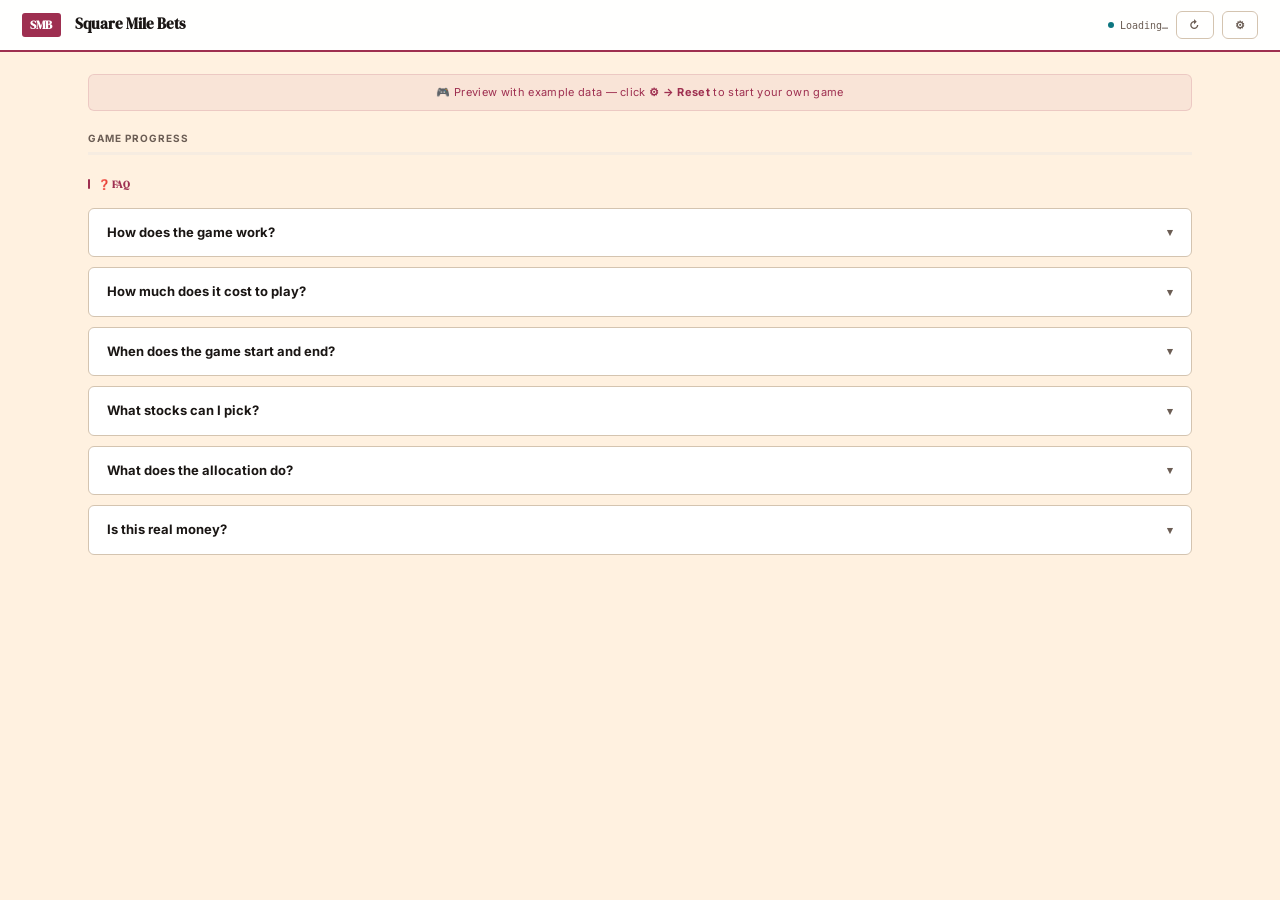
==== commit f2dd2ff2: "Add files via upload" ====
--- a/index.html
+++ b/index.html
@@ -1,5 +1,5 @@
 <!DOCTYPE html>
-<html lang="en">
+<html lang="en" data-theme="ft">
 <head>
   <meta charset="UTF-8" />
   <meta name="viewport" content="width=device-width, initial-scale=1.0" />
@@ -217,7 +217,6 @@
         <div class="live-dot" id="live-dot" role="status" aria-label="Price feed: loading"></div>
         <span class="last-updated" id="last-updated">Loading…</span>
       </div>
-      <button class="theme-toggle" onclick="toggleTheme()" aria-label="Switch theme" title="Switch theme"><span class="theme-toggle-thumb dark" id="theme-thumb">$</span></button>
       <button class="btn btn-secondary" onclick="refreshPrices()" style="padding:6px 12px" aria-label="Refresh prices">↻</button>
       <button class="btn btn-secondary" onclick="openAdmin()" style="padding:6px 12px" aria-label="Settings" id="admin-btn">⚙</button>
       <button id="signin-topbar-btn" class="btn btn-primary" onclick="show('signin-screen')" style="padding:6px 14px;font-size:12px;display:none">Sign In</button>
@@ -237,9 +236,6 @@
 
     <div id="demo-notice" class="demo-banner hidden">
       🎮 Preview with example data — click <strong>⚙ → Reset</strong> to start your own game
-    </div>
-    <div id="firebase-notice" class="demo-banner hidden" style="background:rgba(16,185,129,.12);border-color:rgba(16,185,129,.3);color:#6ee7b7;">
-      🔥 Live mode — connected to shared database. All players see the same data in real time.
     </div>
 
     <div class="progress-section">
@@ -444,22 +440,22 @@
 
     <!-- Tabs -->
     <div class="dash-tabs">
-      <button class="dash-tab active" id="dt-btn-standings" onclick="switchDashTab('standings')">🏆 Standings</button>
-      <button class="dash-tab" id="dt-btn-stocks"   onclick="switchDashTab('stocks')">📊 All Stocks</button>
-      <button class="dash-tab" id="dt-btn-history"  onclick="switchDashTab('history')">📈 Dashboard</button>
+      <button class="dash-tab active" id="dt-btn-standings" onclick="switchDashTab('standings')">The Table</button>
+      <button class="dash-tab" id="dt-btn-stocks"   onclick="switchDashTab('stocks')">The Market</button>
+      <button class="dash-tab" id="dt-btn-history"  onclick="switchDashTab('history')">The Charts</button>
     </div>
 
     <!-- ── TAB: STANDINGS ── -->
     <div id="dt-standings">
       <div id="loading-state" class="loading-state">
         <div class="spinner"></div>
-        <div class="loading-text">Fetching latest prices…</div>
+        <div class="loading-text">Opening the markets…</div>
       </div>
       <div id="error-state" class="hidden">
         <div class="error-box" id="error-msg"></div>
       </div>
       <div id="dash-content" class="hidden">
-        <div class="section-title">Portfolio Leaderboard</div>
+        <div class="section-title">The Table</div>
         <div class="lb-card" id="leaderboard"></div>
         <div class="section-title" style="margin-top:28px">Player Portfolios</div>
         <div class="cards-grid" id="cards-grid"></div>
@@ -468,11 +464,11 @@
 
     <!-- ── TAB: STOCKS ── -->
     <div id="dt-stocks" class="hidden">
-      <div class="section-title">All Picks Ranked by Gain</div>
+      <div class="section-title">Stock Performance</div>
       <div class="slb-card">
         <div class="slb-head">
           <span>#</span><span>Ticker</span><span>Company</span>
-          <span>Performance</span><span style="text-align:right">Total</span><span style="text-align:right">Today</span><span>Player</span>
+          <span style="text-align:right">Total</span><span style="text-align:right">Today</span><span>Player</span>
         </div>
         <div id="stock-leaderboard"></div>
       </div>
@@ -483,7 +479,7 @@
       <div class="chart-card">
         <div class="chart-card-header">
           <div>
-            <div class="section-title" style="margin-bottom:0">Portfolio Value Over Time (£)</div>
+            <div class="section-title" style="margin-bottom:0">Portfolio Performance</div>
             <div style="font-size:11px;color:var(--dim);font-family:var(--mono)">scroll or use buttons to zoom · drag to pan</div>
           </div>
           <div style="display:flex;align-items:center;gap:6px">
@@ -512,7 +508,7 @@
       </div>
       <div class="chart-card" style="position:relative">
         <div class="chart-card-header">
-          <div class="section-title" style="margin-bottom:0">Portfolio Breakdown by Stock</div>
+          <div class="section-title" style="margin-bottom:0">Stock Breakdown</div>
           <span style="font-size:11px;color:var(--dim);font-family:var(--mono)">bars show each stock's contribution · hover for detail</span>
         </div>
         <div id="breakdown-scroll-wrapper" style="overflow-x:auto;overflow-y:hidden;-webkit-overflow-scrolling:touch;position:relative">
@@ -526,7 +522,7 @@
       <div class="chart-card">
         <div class="chart-card-header">
           <div>
-            <div class="section-title" style="margin-bottom:2px">Square Mile Bets Fund vs Benchmarks</div>
+            <div class="section-title" style="margin-bottom:2px">The Fund vs Benchmarks</div>
             <div style="font-size:11px;color:var(--dim);font-family:var(--mono)">combined fund (avg of all portfolios) · indexed to 100 at game start</div>
           </div>
           <div style="display:flex;align-items:center;gap:6px">
--- a/styles.css
+++ b/styles.css
@@ -1,38 +1,13 @@
     *, *::before, *::after { box-sizing: border-box; margin: 0; padding: 0; }
 
     :root {
-      --bg:       #05080f;
-      --surface:  #080c16;
-      --surface2: #0c1020;
-      --border:   #141c2c;
-      --border2:  #1c2840;
-      --text:     #dde5f0;
-      --muted:    #7088a8;
-      --dim:      #4a5f7a;
-      --accent:   #f97316;
-      --accent2:  #ea6c0a;
-      --green:    #22c55e;
-      --green-bg: rgba(34,197,94,.07);
-      --red:      #ef4444;
-      --red-bg:   rgba(239,68,68,.07);
-      --amber:    #f59e0b;
-      --amber-bg: rgba(245,158,11,.07);
-      --radius:   6px;
-      --mono:     'SF Mono','Fira Code','Consolas','Courier New',monospace;
-      --heading:  var(--mono);
-    }
-
-    /* ══════════════════════════════════════
-       FT (Financial Times) LIGHT THEME
-    ══════════════════════════════════════ */
-    [data-theme="ft"] {
       --bg:       #FFF1E0;
       --surface:  #FFFFFF;
       --surface2: #F6ECE1;
       --border:   #E6D9CE;
       --border2:  #D4C4B0;
-      --text:     #33302E;
-      --muted:    #807973;
+      --text:     #1A1614;
+      --muted:    #6B5D54;
       --dim:      #A69E97;
       --accent:   #9E2F50;
       --accent2:  #7D1D3F;
@@ -42,182 +17,14 @@
       --red-bg:   rgba(204,0,0,.06);
       --amber:    #C77B10;
       --amber-bg: rgba(199,123,16,.07);
-      --heading:  'DM Serif Display', Georgia, 'Times New Roman', serif;
-    }
-
-    /* FT body & typography */
-    [data-theme="ft"] body { font-family:'Inter',-apple-system,BlinkMacSystemFont,'Segoe UI',sans-serif; }
-    [data-theme="ft"] .topbar-title,
-    [data-theme="ft"] .topbar-ident,
-    [data-theme="ft"] .setup-hero h1,
-    [data-theme="ft"] .countdown-label,
-    [data-theme="ft"] .countdown-num,
-    [data-theme="ft"] .section-title,
-    [data-theme="ft"] .join-panel-title,
-    [data-theme="ft"] .ij-players-label,
-    [data-theme="ft"] .progress-label,
-    [data-theme="ft"] .lb-name,
-    [data-theme="ft"] .winner-name,
-    [data-theme="ft"] .winner-label,
-    [data-theme="ft"] .modal-title,
-    [data-theme="ft"] .setup-section-title,
-    [data-theme="ft"] .sb-title,
-    [data-theme="ft"] .chart-card-header { font-family:var(--heading); }
-
-    /* FT topbar — clean white with claret underline */
-    [data-theme="ft"] .topbar { background:rgba(255,255,255,.96); backdrop-filter:blur(10px); -webkit-backdrop-filter:blur(10px); border-top:none; border-bottom:2px solid var(--accent); box-shadow:0 1px 4px rgba(0,0,0,.06); padding:6px 22px; }
-    [data-theme="ft"] .topbar-title { font-family:var(--heading); text-transform:none; letter-spacing:0; font-size:15px; }
-    [data-theme="ft"] .topbar-ident { background:var(--accent); color:#fff; font-family:var(--heading); font-size:12px; letter-spacing:.02em; border-radius:3px; padding:3px 8px; }
-    [data-theme="ft"] .topbar-dates { font-family:'Inter',sans-serif; }
-
-    /* FT buttons */
-    [data-theme="ft"] .btn { font-family:'Inter',sans-serif; border-radius:4px; letter-spacing:.02em; }
-    [data-theme="ft"] .btn-primary { background:var(--accent); color:#fff; border-color:var(--accent); }
-    [data-theme="ft"] .btn-primary:not(:disabled):hover { background:var(--accent2); border-color:var(--accent2); }
-    [data-theme="ft"] .btn-secondary { border-color:var(--border2); color:var(--muted); }
-    [data-theme="ft"] .btn-secondary:not(:disabled):hover { color:var(--accent); border-color:var(--accent); }
-    [data-theme="ft"] .btn-danger { background:rgba(204,0,0,.06); color:#CC0000; border:1px solid rgba(204,0,0,.2); }
-    [data-theme="ft"] .btn-danger:hover { background:rgba(204,0,0,.12); }
-
-    /* FT forms */
-    [data-theme="ft"] .form-input { background:var(--surface); border-color:var(--border2); }
-    [data-theme="ft"] .form-input:focus { border-color:var(--accent); box-shadow:0 0 0 2px rgba(158,47,80,.12); }
-    [data-theme="ft"] .ticker-input { background:var(--surface); font-family:var(--mono); }
-    [data-theme="ft"] .ticker-input:focus { border-color:var(--accent); box-shadow:0 0 0 2px rgba(158,47,80,.12); }
-    [data-theme="ft"] .ticker-input::placeholder { color:var(--dim); }
-
-    /* FT setup hero */
-    [data-theme="ft"] .setup-hero { background:var(--accent); border-bottom:none; }
-    [data-theme="ft"] .setup-hero h1 { color:#fff; font-family:var(--heading); text-transform:none; letter-spacing:0; font-size:24px; }
-    [data-theme="ft"] .setup-hero p { color:rgba(255,255,255,.75); }
-    [data-theme="ft"] .setup-hero::before { color:rgba(255,255,255,.6); }
-
-    /* FT progress bar */
-    [data-theme="ft"] .progress-fill { background:linear-gradient(90deg,var(--accent),#C84B6B); }
-
-    /* FT countdown */
-    [data-theme="ft"] .countdown-section { border-top:2px solid var(--accent); background:var(--surface); }
-    [data-theme="ft"] .countdown-num { color:var(--accent); text-shadow:none; font-family:var(--heading); font-size:38px; }
-    [data-theme="ft"] .countdown-sep { color:var(--border2); }
-    [data-theme="ft"] .countdown-sub { color:var(--muted); font-family:'Inter',sans-serif; }
-
-    /* FT leaderboard */
-    [data-theme="ft"] .lb-card { box-shadow:0 1px 3px rgba(0,0,0,.06); }
-    [data-theme="ft"] .lb-row.top-1 { border-left-color:var(--accent); }
-    [data-theme="ft"] .lb-row.top-2 { border-left-color:#807973; }
-    [data-theme="ft"] .lb-row.top-3 { border-left-color:#C77B10; }
-    [data-theme="ft"] .lb-name { font-family:var(--heading); font-size:15px; }
-    [data-theme="ft"] .lb-gain { font-family:var(--mono); }
-    [data-theme="ft"] .lb-rank { font-size:20px; }
-
-    /* FT player cards */
-    [data-theme="ft"] .player-card { box-shadow:0 1px 3px rgba(0,0,0,.06); }
-    [data-theme="ft"] .player-card:hover { box-shadow:0 4px 16px rgba(0,0,0,.08); }
-    [data-theme="ft"] .card-head { background:var(--surface2); }
-    [data-theme="ft"] .card-name { font-family:var(--heading); font-size:14px; }
-
-    /* FT inline join cards */
-    [data-theme="ft"] .ij-card { border-left:3px solid var(--accent); }
-    [data-theme="ft"] .ij-card:hover { box-shadow:0 3px 12px rgba(0,0,0,.06); }
-    [data-theme="ft"] .ij-card-name { color:var(--text); font-family:var(--heading); }
-    [data-theme="ft"] .ij-card-ticker { color:var(--accent); }
-
-    /* FT modals & overlays */
-    [data-theme="ft"] .overlay { background:rgba(51,48,46,.5); }
-    [data-theme="ft"] .modal { border-top:2px solid var(--accent); box-shadow:0 8px 40px rgba(0,0,0,.12); }
-    [data-theme="ft"] .modal-title { font-family:var(--heading); text-transform:none; letter-spacing:0; font-size:14px; }
-
-    /* FT toast */
-    [data-theme="ft"] #toast { background:var(--surface); border-color:var(--accent); box-shadow:0 4px 20px rgba(0,0,0,.1); }
-
-    /* FT chart tooltip */
-    [data-theme="ft"] #chart-tooltip { background:var(--surface); border-color:var(--border2); box-shadow:0 4px 20px rgba(0,0,0,.1); }
-
-    /* FT stock browser */
-    [data-theme="ft"] .sb-card:hover { border-color:var(--accent); background:var(--surface2); }
-    [data-theme="ft"] .sb-card.selected { border-color:var(--green); background:rgba(13,118,128,.06); }
-    [data-theme="ft"] .sb-nav-item.active { background:rgba(158,47,80,.08); color:var(--accent); }
-
-    /* FT autocomplete */
-    [data-theme="ft"] .ac-dropdown { box-shadow:0 8px 28px rgba(0,0,0,.12); }
-    [data-theme="ft"] .ac-sym { color:var(--accent); }
-
-    /* FT winner banner */
-    [data-theme="ft"] .winner-banner { background:linear-gradient(135deg,rgba(13,118,128,.06),rgba(199,123,16,.04)); border-color:rgba(13,118,128,.2); border-left-color:var(--green); }
-    [data-theme="ft"] .winner-name { color:var(--text); font-family:var(--heading); }
-    [data-theme="ft"] .winner-gain { color:var(--amber); }
-
-    /* FT firebase notice */
-    [data-theme="ft"] #firebase-notice { background:rgba(13,118,128,.08) !important; border-color:rgba(13,118,128,.2) !important; color:var(--green) !important; }
-
-    /* FT demo banner */
-    [data-theme="ft"] .demo-banner { background:rgba(158,47,80,.06); border-color:rgba(158,47,80,.15); color:var(--accent); }
-
-    /* FT section titles — serif with claret accent line */
-    [data-theme="ft"] .section-title { font-family:var(--heading); text-transform:none; letter-spacing:0; font-size:14px; }
-    [data-theme="ft"] .section-title::before { background:var(--accent); }
-
-    /* FT setup section titles */
-    [data-theme="ft"] .setup-section-title { font-family:var(--heading); text-transform:none; letter-spacing:0; font-size:13px; }
-    [data-theme="ft"] .setup-section-title::before { background:var(--accent); }
-
-    /* FT scrollbars */
-    [data-theme="ft"] ::-webkit-scrollbar-thumb { background:var(--border2); }
-    [data-theme="ft"] ::-webkit-scrollbar-thumb:hover { background:var(--muted); }
-
-    /* FT day gain badges */
-    [data-theme="ft"] .day-gain.green { color:var(--green); background:rgba(13,118,128,.1); }
-    [data-theme="ft"] .day-gain.red { color:var(--red); background:rgba(204,0,0,.08); }
-
-    /* FT dash tabs */
-    [data-theme="ft"] .dash-tab { font-family:'Inter',sans-serif; }
-    [data-theme="ft"] .dash-tab.active { color:var(--accent); border-bottom-color:var(--accent); background:rgba(158,47,80,.04); }
-    [data-theme="ft"] .dash-tab:not(.active):hover { color:var(--text); background:rgba(0,0,0,.03); }
-
-    /* FT error box */
-    [data-theme="ft"] .error-box { background:rgba(204,0,0,.05); border-color:rgba(204,0,0,.15); color:#CC0000; }
-
-    /* FT user menu */
-    [data-theme="ft"] #user-menu { background:var(--surface) !important; border-color:var(--border) !important; box-shadow:0 4px 20px rgba(0,0,0,.1) !important; }
-    [data-theme="ft"] .user-menu-item:hover { background:var(--surface2); }
-
-    /* FT stock leaderboard */
-    [data-theme="ft"] .slb-card { box-shadow:0 1px 3px rgba(0,0,0,.06); }
-    [data-theme="ft"] .slb-ticker { color:var(--accent); }
-    [data-theme="ft"] .slb-bar.pos { background:var(--green); }
-    [data-theme="ft"] .slb-bar.neg { background:var(--red); }
-
-    /* FT chart card */
-    [data-theme="ft"] .chart-card { box-shadow:0 1px 3px rgba(0,0,0,.06); }
-
-    /* FT season cards */
-    [data-theme="ft"] .season-card { box-shadow:0 1px 3px rgba(0,0,0,.06); }
-
-
-    /* FT submitted player list */
-    [data-theme="ft"] .submitted-player:hover { border-color:var(--accent); }
-    [data-theme="ft"] .sp-pick { color:var(--accent); border-color:var(--border2); background:var(--surface); }
-
-    /* FT join panel */
-    [data-theme="ft"] .join-panel { box-shadow:0 1px 3px rgba(0,0,0,.04); }
-    [data-theme="ft"] .join-panel-title { font-family:var(--heading); text-transform:none; letter-spacing:0; font-size:14px; }
-
-    /* FT alloc stepper */
-    [data-theme="ft"] .alloc-btn:hover:not(:disabled) { border-color:var(--accent); color:var(--accent); }
-
-    /* FT player count badge */
-    [data-theme="ft"] .player-count-badge.has { background:rgba(158,47,80,.08); border-color:rgba(158,47,80,.2); color:var(--accent); }
-
-    /* ── Theme toggle button ── */
-    .theme-toggle { background:var(--surface2); border:1px solid var(--border2); border-radius:20px; cursor:pointer; display:flex; align-items:center; gap:0; padding:2px; height:28px; width:52px; position:relative; transition:all .2s; flex-shrink:0; }
-    .theme-toggle:hover { border-color:var(--accent); }
-    .theme-toggle-thumb { width:22px; height:22px; border-radius:50%; background:var(--accent); display:flex; align-items:center; justify-content:center; font-size:12px; line-height:1; transition:transform .25s ease; }
-    .theme-toggle-thumb.ft { transform:translateX(0); }
-    .theme-toggle-thumb.dark { transform:translateX(24px); }
+      --radius:   6px;
+      --mono:     'SF Mono','Fira Code','Consolas',monospace;
+      --heading:  'DM Serif Display', Georgia, serif;
+    }
 
     html { scroll-behavior:smooth; }
 
-    body { background:var(--bg); color:var(--text); font-family:-apple-system,BlinkMacSystemFont,'Segoe UI','Inter',sans-serif; min-height:100vh; line-height:1.5; }
+    body { background:var(--bg); color:var(--text); font-family:'Inter', -apple-system, BlinkMacSystemFont, 'Segoe UI', sans-serif; min-height:100vh; line-height:1.5; }
 
     ::-webkit-scrollbar { width:6px; height:6px; }
     ::-webkit-scrollbar-track { background:transparent; }
@@ -232,49 +39,49 @@
     .divider { height:1px; background:var(--border); margin:22px 0; }
 
     /* Buttons */
-    .btn { padding:8px 16px; border-radius:var(--radius); font-size:11px; font-weight:700; cursor:pointer; border:1px solid transparent; transition:all .15s; display:inline-flex; align-items:center; justify-content:center; gap:6px; letter-spacing:.04em; text-transform:uppercase; font-family:var(--mono); }
+    .btn { padding:8px 16px; border-radius:var(--radius); font-size:11px; font-weight:700; cursor:pointer; border:1px solid transparent; transition:all .15s; display:inline-flex; align-items:center; justify-content:center; gap:6px; letter-spacing:.04em; text-transform:uppercase; font-family:'Inter', sans-serif; }
     .btn:disabled { opacity:.35; cursor:not-allowed; }
-    .btn-primary  { background:var(--accent); color:#000; border-color:var(--accent); }
+    .btn-primary  { background:var(--accent); color:#fff; border-color:var(--accent); }
     .btn-primary:not(:disabled):hover { background:var(--accent2); border-color:var(--accent2); }
     .btn-secondary { background:transparent; color:var(--muted); border:1px solid var(--border2); }
     .btn-secondary:not(:disabled):hover { color:var(--accent); border-color:var(--accent); }
     .btn:active:not(:disabled) { transform:scale(.97); }
-    .btn-danger { background:#150808; color:#fca5a5; border:1px solid #4b1111; }
-    .btn-danger:hover { background:#251010; }
+    .btn-danger { background:rgba(204,0,0,.06); color:#CC0000; border:1px solid rgba(204,0,0,.2); }
+    .btn-danger:hover { background:rgba(204,0,0,.12); }
     .btn-full { width:100%; padding:13px; font-size:12px; }
 
     /* Forms */
-    .form-label { display:block; font-size:10px; font-weight:700; text-transform:uppercase; letter-spacing:.08em; color:var(--muted); margin-bottom:6px; font-family:var(--mono); }
-    .form-input { width:100%; background:var(--bg); border:1px solid var(--border2); border-radius:var(--radius); padding:10px 12px; color:var(--text); font-size:14px; outline:none; transition:border-color .15s; }
-    .form-input:focus { border-color:var(--accent); box-shadow:0 0 0 2px rgba(249,115,22,.15); }
+    .form-label { display:block; font-size:10px; font-weight:700; text-transform:uppercase; letter-spacing:.08em; color:var(--muted); margin-bottom:6px; font-family:'Inter', sans-serif; }
+    .form-input { width:100%; background:var(--surface); border:1px solid var(--border2); border-radius:var(--radius); padding:10px 12px; color:var(--text); font-size:14px; outline:none; transition:border-color .15s; }
+    .form-input:focus { border-color:var(--accent); box-shadow:0 0 0 2px rgba(158,47,80,.12); }
     .grid-2 { display:grid; grid-template-columns:1fr 1fr; gap:12px; }
-    .error-box { background:rgba(239,68,68,.08); border:1px solid rgba(239,68,68,.25); border-radius:var(--radius); padding:11px 14px; font-size:12px; color:#fca5a5; margin-bottom:14px; font-family:var(--mono); }
+    .error-box { background:rgba(204,0,0,.05); border:1px solid rgba(204,0,0,.15); border-radius:var(--radius); padding:11px 14px; font-size:12px; color:#CC0000; margin-bottom:14px; font-family:'Inter', sans-serif; }
 
     /* ── SETUP ── */
     #setup-screen { padding:32px 16px 60px; display:flex; flex-direction:column; align-items:center; }
     .setup-card { background:var(--surface); border:1px solid var(--border2); border-radius:4px; width:100%; max-width:600px; overflow:hidden; }
-    .setup-hero { background:#060a14; padding:36px 32px 28px; text-align:center; border-bottom:3px solid var(--accent); position:relative; }
-    .setup-hero::before { content:'SMB 2.0'; position:absolute; top:14px; left:18px; font-family:var(--mono); font-size:9px; font-weight:700; color:var(--accent); letter-spacing:.15em; opacity:.8; }
+    .setup-hero { background:var(--accent); padding:36px 32px 28px; text-align:center; border-bottom:none; position:relative; }
+    .setup-hero::before { content:'SMB 2.0'; position:absolute; top:14px; left:18px; font-family:var(--heading); font-size:9px; font-weight:700; color:rgba(255,255,255,.6); letter-spacing:.15em; opacity:.8; }
     .setup-hero .icon { font-size:38px; display:block; margin-bottom:10px; }
-    .setup-hero h1 { font-size:21px; font-weight:800; color:#fff; margin-bottom:6px; font-family:var(--mono); letter-spacing:.04em; text-transform:uppercase; }
-    .setup-hero p  { color:var(--muted); font-size:13px; line-height:1.6; }
+    .setup-hero h1 { font-size:21px; font-weight:800; color:#fff; margin-bottom:6px; font-family:var(--heading); letter-spacing:0; text-transform:none; }
+    .setup-hero p  { color:rgba(255,255,255,.75); font-size:13px; line-height:1.6; }
     .setup-body { padding:26px 28px 30px; }
-    .setup-section-title { font-size:10px; font-weight:700; color:var(--accent); text-transform:uppercase; letter-spacing:.12em; font-family:var(--mono); display:flex; align-items:center; gap:8px; }
+    .setup-section-title { font-size:10px; font-weight:700; color:var(--accent); text-transform:none; letter-spacing:0; font-family:var(--heading); display:flex; align-items:center; gap:8px; }
     .setup-section-title::before { content:''; display:inline-block; width:2px; height:10px; background:var(--accent); flex-shrink:0; border-radius:1px; }
     .player-count-badge { font-size:11px; font-weight:700; padding:3px 10px; border-radius:2px; background:var(--surface2); border:1px solid var(--border2); color:var(--muted); font-family:var(--mono); }
-    .player-count-badge.has { background:rgba(249,115,22,.1); border-color:rgba(249,115,22,.3); color:var(--accent); }
+    .player-count-badge.has { background:rgba(158,47,80,.08); border-color:rgba(158,47,80,.2); color:var(--accent); }
 
     /* Ticker inputs */
     .picks-container { display:flex; flex-direction:column; gap:8px; margin-bottom:16px; }
     .pick-field { display:flex; flex-direction:column; }
     .pick-input-row { position:relative; }
-    .ticker-input { width:100%; background:var(--bg); border:1px solid var(--border2); border-radius:var(--radius); padding:10px 36px 10px 12px; color:var(--text); font-family:var(--mono); font-size:13px; font-weight:700; letter-spacing:.06em; text-transform:uppercase; outline:none; transition:border-color .2s,background .2s; }
-    .ticker-input::placeholder { font-family:-apple-system,BlinkMacSystemFont,'Segoe UI',sans-serif; font-weight:400; letter-spacing:0; text-transform:none; color:var(--dim); font-size:13px; }
-    .ticker-input:focus   { border-color:var(--accent); box-shadow:0 0 0 2px rgba(249,115,22,.15); }
+    .ticker-input { width:100%; background:var(--surface); border:1px solid var(--border2); border-radius:var(--radius); padding:10px 36px 10px 12px; color:var(--text); font-family:var(--mono); font-size:13px; font-weight:700; letter-spacing:.06em; text-transform:uppercase; outline:none; transition:border-color .2s,background .2s; }
+    .ticker-input::placeholder { font-family:'Inter', sans-serif; font-weight:400; letter-spacing:0; text-transform:none; color:var(--dim); font-size:13px; }
+    .ticker-input:focus   { border-color:var(--accent); box-shadow:0 0 0 2px rgba(158,47,80,.12); }
     .ticker-input.valid   { border-color:var(--green); background:var(--green-bg); }
     .ticker-input.invalid { border-color:var(--red);   background:var(--red-bg); }
     .ticker-input.duplicate { border-color:var(--amber); background:var(--amber-bg); }
-    .ticker-input.checking  { border-color:rgba(249,115,22,.4); }
+    .ticker-input.checking  { border-color:rgba(158,47,80,.3); }
     .ticker-input.unknown   { border-color:var(--dim); }
     .pick-icon { position:absolute; right:11px; top:50%; transform:translateY(-50%); font-size:15px; pointer-events:none; transition:opacity .2s; }
     @keyframes icon-spin { to { transform:translateY(-50%) rotate(360deg); } }
@@ -283,17 +90,17 @@
     .pick-msg.valid    { color:var(--green); }
     .pick-msg.invalid  { color:var(--red); }
     .pick-msg.duplicate { color:var(--amber); }
-    .add-btn-hint { font-size:11px; color:var(--dim); text-align:center; margin-top:8px; min-height:16px; font-family:var(--mono); }
+    .add-btn-hint { font-size:11px; color:var(--dim); text-align:center; margin-top:8px; min-height:16px; font-family:'Inter', sans-serif; }
 
     /* Autocomplete dropdown */
-    .ac-dropdown { position:absolute; top:calc(100% + 3px); left:0; right:0; background:var(--surface); border:1px solid var(--border2); border-radius:var(--radius); z-index:200; max-height:280px; overflow-y:auto; box-shadow:0 12px 40px rgba(0,0,0,.85); display:none; }
+    .ac-dropdown { position:absolute; top:calc(100% + 3px); left:0; right:0; background:var(--surface); border:1px solid var(--border2); border-radius:var(--radius); z-index:200; max-height:280px; overflow-y:auto; box-shadow:0 8px 28px rgba(0,0,0,.12); display:none; }
     .ac-dropdown.open { display:block; }
     .ac-item { display:flex; align-items:center; gap:10px; padding:9px 13px; cursor:pointer; border-bottom:1px solid var(--border); transition:background .1s; }
     .ac-item:last-child { border-bottom:none; }
     .ac-item:hover, .ac-item.ac-active { background:var(--surface2); }
     .ac-sym  { font-family:var(--mono); font-size:12px; font-weight:800; color:var(--accent); min-width:56px; letter-spacing:.05em; }
     .ac-cname { font-size:13px; color:var(--text); flex:1; overflow:hidden; text-overflow:ellipsis; white-space:nowrap; }
-    .ac-ex   { font-size:10px; color:var(--muted); flex-shrink:0; background:var(--bg); border:1px solid var(--border); border-radius:2px; padding:1px 6px; font-family:var(--mono); }
+    .ac-ex   { font-size:10px; color:var(--muted); flex-shrink:0; background:var(--surface2); border:1px solid var(--border2); border-radius:2px; padding:1px 6px; font-family:var(--mono); }
     .ac-empty { padding:13px 16px; color:var(--muted); font-size:12px; font-family:var(--mono); }
 
     /* Submitted players list */
@@ -303,18 +110,18 @@
     .sp-index { font-size:10px; font-weight:700; color:var(--dim); min-width:18px; font-family:var(--mono); }
     .sp-name  { font-size:13px; font-weight:700; min-width:90px; white-space:nowrap; overflow:hidden; text-overflow:ellipsis; }
     .sp-picks { display:flex; gap:5px; flex:1; flex-wrap:wrap; }
-    .sp-pick  { font-size:10px; font-weight:700; font-family:var(--mono); letter-spacing:.04em; padding:2px 7px; background:var(--bg); border:1px solid var(--border2); border-radius:2px; color:var(--accent); }
+    .sp-pick  { font-size:10px; font-weight:700; font-family:var(--mono); letter-spacing:.04em; padding:2px 7px; background:var(--surface); border:1px solid var(--border2); border-radius:2px; color:var(--accent); }
     .sp-remove { background:none; border:none; color:var(--dim); cursor:pointer; font-size:17px; padding:2px 5px; border-radius:2px; margin-left:auto; flex-shrink:0; transition:color .15s; }
     .sp-remove:hover { color:var(--red); }
 
     /* ── DASHBOARD ── */
-    #dashboard-screen { min-height:100vh; }
-    .topbar { background:rgba(8,12,22,.88); backdrop-filter:blur(12px); -webkit-backdrop-filter:blur(12px); border-bottom:1px solid var(--border2); border-top:2px solid var(--accent); padding:6px 22px; display:flex; align-items:center; justify-content:space-between; min-height:52px; position:sticky; top:0; z-index:10; gap:8px; flex-wrap:wrap; }
+    #dashboard-screen { min-height:auto; }
+    .topbar { background:rgba(255,255,255,.96); backdrop-filter:blur(10px); -webkit-backdrop-filter:blur(10px); border-bottom:2px solid var(--accent); border-top:none; padding:6px 22px; display:flex; align-items:center; justify-content:space-between; min-height:52px; position:sticky; top:0; z-index:10; gap:8px; flex-wrap:wrap; }
     .topbar-left  { display:flex; align-items:center; gap:14px; min-width:0; overflow:hidden; }
     .topbar-right { display:flex; align-items:center; gap:8px; flex-shrink:0; }
-    .topbar-ident { font-family:var(--mono); font-size:10px; font-weight:800; background:var(--accent); color:#000; padding:3px 7px; border-radius:2px; letter-spacing:.06em; flex-shrink:0; }
-    .topbar-title { font-size:13px; font-weight:700; letter-spacing:.06em; text-transform:uppercase; font-family:var(--mono); color:var(--text); overflow:hidden; text-overflow:ellipsis; white-space:nowrap; }
-    .topbar-dates { font-size:10px; color:var(--muted); font-family:var(--mono); margin-top:1px; overflow:hidden; text-overflow:ellipsis; white-space:nowrap; }
+    .topbar-ident { font-family:var(--heading); font-size:12px; font-weight:700; background:var(--accent); color:#fff; padding:3px 8px; border-radius:3px; letter-spacing:.02em; flex-shrink:0; }
+    .topbar-title { font-size:15px; font-weight:700; letter-spacing:0; text-transform:none; font-family:var(--heading); color:var(--text); overflow:hidden; text-overflow:ellipsis; white-space:nowrap; }
+    .topbar-dates { font-size:10px; color:var(--muted); font-family:'Inter', sans-serif; margin-top:1px; overflow:hidden; text-overflow:ellipsis; white-space:nowrap; }
     .live-dot { width:6px; height:6px; border-radius:50%; background:var(--green); animation:pulse 2s infinite; flex-shrink:0; }
     .live-dot.stale { background:var(--amber); animation:none; }
     .live-dot.error { background:var(--red);   animation:none; }
@@ -324,83 +131,119 @@
     .main { max-width:1140px; margin:0 auto; padding:22px 18px; }
 
     /* Demo notice */
-    .demo-banner { background:rgba(249,115,22,.06); border:1px solid rgba(249,115,22,.18); border-radius:var(--radius); padding:9px 16px; font-size:11px; color:var(--accent); margin-bottom:20px; text-align:center; font-family:var(--mono); letter-spacing:.03em; }
-    #firebase-notice { background:rgba(16,185,129,.08) !important; border-color:rgba(16,185,129,.2) !important; color:#6ee7b7 !important; font-size:10px; padding:8px 14px; }
+    .demo-banner { background:rgba(158,47,80,.06); border:1px solid rgba(158,47,80,.15); border-radius:var(--radius); padding:9px 16px; font-size:11px; color:var(--accent); margin-bottom:20px; text-align:center; font-family:'Inter', sans-serif; letter-spacing:.03em; }
+    #firebase-notice { background:rgba(13,118,128,.08) !important; border-color:rgba(13,118,128,.2) !important; color:var(--green) !important; font-size:10px; padding:8px 14px; }
 
     /* Progress */
     .progress-section { margin-bottom:22px; }
     .progress-header  { display:flex; justify-content:space-between; align-items:baseline; margin-bottom:6px; }
-    .progress-label   { font-size:10px; font-weight:700; text-transform:uppercase; letter-spacing:.1em; color:var(--muted); font-family:var(--mono); }
-    .progress-days    { font-size:10px; color:var(--muted); font-family:var(--mono); }
+    .progress-label   { font-size:10px; font-weight:700; text-transform:uppercase; letter-spacing:.1em; color:var(--muted); font-family:'Inter', sans-serif; }
+    .progress-days    { font-size:10px; color:var(--muted); font-family:'Inter', sans-serif; }
     .progress-track   { height:3px; background:var(--surface2); border-radius:0; overflow:hidden; }
-    .progress-fill    { height:100%; background:linear-gradient(90deg,var(--accent),#fb923c); border-radius:0; transition:width .5s ease; }
-
-    /* Dashboard tabs — function key style */
-    .dash-tabs { display:flex; gap:2px; margin-bottom:24px; width:fit-content; border-bottom:1px solid var(--border2); }
-    .dash-tab  { padding:7px 18px; border-radius:0; font-size:10px; font-weight:700; cursor:pointer; color:var(--muted); border:none; background:transparent; transition:all .15s; letter-spacing:.08em; text-transform:uppercase; font-family:var(--mono); border-bottom:2px solid transparent; margin-bottom:-1px; }
-    .dash-tab.active { color:var(--accent); border-bottom-color:var(--accent); background:rgba(249,115,22,.05); }
-    .dash-tab:not(.active):hover { color:var(--text); background:rgba(255,255,255,.02); }
+    .progress-fill    { height:100%; background:linear-gradient(90deg,var(--accent),#C84B6B); border-radius:0; transition:width .5s ease; }
+
+    /* Dashboard tabs — sticky & styled */
+    .dash-tabs { display:flex; gap:2px; margin-bottom:24px; width:100%; border-bottom:1px solid var(--border2); position:sticky; top:52px; z-index:9; background:var(--bg); padding-top:8px; }
+    .dash-tab  { padding:7px 18px; border-radius:0; font-size:10px; font-weight:700; cursor:pointer; color:var(--muted); border:none; background:transparent; transition:all .15s; letter-spacing:.08em; text-transform:uppercase; font-family:'Inter', sans-serif; border-bottom:2px solid transparent; margin-bottom:-1px; }
+    .dash-tab.active { color:var(--accent); border-bottom-color:var(--accent); background:rgba(158,47,80,.04); }
+    .dash-tab:not(.active):hover { color:var(--text); background:rgba(0,0,0,.03); }
 
     /* Section title */
-    .section-title { font-size:10px; font-weight:700; text-transform:uppercase; letter-spacing:.1em; color:var(--accent); margin-bottom:13px; font-family:var(--mono); display:flex; align-items:center; gap:8px; }
+    .section-title { font-size:10px; font-weight:700; text-transform:none; letter-spacing:0; color:var(--accent); margin-bottom:13px; font-family:var(--heading); display:flex; align-items:center; gap:8px; }
     .section-title::before { content:''; display:inline-block; width:2px; height:10px; background:var(--accent); flex-shrink:0; border-radius:1px; }
 
     /* Leaderboard */
-    .lb-card { background:var(--surface); border:1px solid var(--border); border-radius:var(--radius); overflow:hidden; margin-bottom:24px; }
-    .lb-row  { display:grid; grid-template-columns:52px 1fr auto; align-items:center; padding:13px 18px; border-bottom:1px solid var(--border); transition:background .1s; gap:12px; }
+    .lb-card { background:var(--surface); border:1px solid var(--border); border-radius:var(--radius); overflow:hidden; margin-bottom:24px; box-shadow:0 1px 3px rgba(0,0,0,.06); }
+    .lb-row  { display:grid; grid-template-columns:52px 1fr auto; align-items:center; padding:10px 16px; border-bottom:1px solid var(--border); transition:background .1s; gap:12px; cursor:pointer; animation:slideUp 0.3s ease both; }
     .lb-row:last-child { border-bottom:none; }
     .lb-row:hover { background:var(--surface2); }
     .lb-row.top-1 { border-left:2px solid var(--accent); }
-    .lb-row.top-2 { border-left:2px solid #607090; }
-    .lb-row.top-3 { border-left:2px solid #7a4f1a; }
-    .lb-rank  { font-size:22px; text-align:center; }
-    .lb-name  { font-size:14px; font-weight:700; }
+    .lb-row.top-2 { border-left:2px solid var(--muted); }
+    .lb-row.top-3 { border-left:2px solid var(--amber); }
+    .lb-row.positive { background:rgba(13,118,128,.03); }
+    .lb-row.negative { background:rgba(204,0,0,.02); }
+    .lb-row.highlighted { background:rgba(158,47,80,.06); border-left:3px solid var(--accent); }
+    .lb-rank  { font-size:20px; text-align:center; min-width:52px; display:flex; flex-direction:column; align-items:center; justify-content:center; gap:0; line-height:1.2; }
+    .lb-name  { font-size:15px; font-weight:700; font-family:var(--heading); }
     .lb-picks { font-size:11px; color:var(--muted); margin-top:2px; font-family:var(--mono); letter-spacing:.03em; }
     .lb-gain-wrap { text-align:right; }
-    .lb-gain  { font-size:20px; font-weight:800; font-family:var(--mono); }
+    .lb-gain  { font-size:20px; font-weight:800; font-family:var(--mono); font-variant-numeric:tabular-nums; }
     .lb-value { font-size:11px; color:var(--muted); margin-top:1px; font-family:var(--mono); }
     .lb-gain.waiting { font-size:14px; color:var(--dim); }
+    .lb-row.expanded { background:var(--surface2); border-bottom-color:transparent; }
+    .lb-expand { max-height:0; overflow:hidden; transition:max-height 0.3s ease; padding:0 16px; background:var(--surface2); }
+    .lb-expand.open { max-height:500px; padding:0 16px 14px; border-bottom:1px solid var(--border); }
+    .lb-expand .asset-row { border-color:var(--border); }
+
+    /* Leaderboard animations */
+    @keyframes slideUp { from { opacity:0; transform:translateY(12px); } to { opacity:1; transform:translateY(0); } }
+    .lb-row:nth-child(1) { animation-delay:0s; }
+    .lb-row:nth-child(2) { animation-delay:0.03s; }
+    .lb-row:nth-child(3) { animation-delay:0.06s; }
+    .lb-row:nth-child(4) { animation-delay:0.09s; }
+    .lb-row:nth-child(5) { animation-delay:0.12s; }
+    .lb-row:nth-child(6) { animation-delay:0.15s; }
+    .lb-row:nth-child(7) { animation-delay:0.18s; }
+    .lb-row:nth-child(8) { animation-delay:0.21s; }
+    .lb-row:nth-child(9) { animation-delay:0.24s; }
+    .lb-row:nth-child(10) { animation-delay:0.27s; }
+    .lb-row:nth-child(11) { animation-delay:0.30s; }
+    .lb-row:nth-child(12) { animation-delay:0.33s; }
+    .lb-row:nth-child(13) { animation-delay:0.36s; }
+    .lb-row:nth-child(14) { animation-delay:0.39s; }
+    .lb-row:nth-child(15) { animation-delay:0.42s; }
+    .lb-row:nth-child(16) { animation-delay:0.45s; }
+    .lb-row:nth-child(17) { animation-delay:0.48s; }
+    .lb-row:nth-child(18) { animation-delay:0.51s; }
+    .lb-row:nth-child(19) { animation-delay:0.54s; }
+    .lb-row:nth-child(20) { animation-delay:0.57s; }
+    .lb-row:nth-child(21) { animation-delay:0.60s; }
+    .lb-row:nth-child(22) { animation-delay:0.63s; }
+    .lb-row:nth-child(23) { animation-delay:0.66s; }
+    .lb-row:nth-child(24) { animation-delay:0.69s; }
 
     /* Portfolio cards */
     .cards-grid { display:grid; grid-template-columns:repeat(auto-fill,minmax(290px,1fr)); gap:10px; }
-    .player-card { background:var(--surface); border:1px solid var(--border); border-radius:var(--radius); overflow:hidden; transition:transform .15s ease, box-shadow .15s ease; }
-    .player-card:hover { transform:translateY(-2px); box-shadow:0 6px 24px rgba(0,0,0,.35); }
+    .player-card { background:var(--surface); border:1px solid var(--border); border-radius:var(--radius); overflow:hidden; transition:transform .15s ease, box-shadow .15s ease; box-shadow:0 1px 3px rgba(0,0,0,.06); }
+    .player-card:hover { transform:translateY(-2px); box-shadow:0 4px 16px rgba(0,0,0,.08); }
     .card-head { display:flex; justify-content:space-between; align-items:center; padding:11px 15px; background:var(--surface2); border-bottom:1px solid var(--border); }
-    .card-name { font-size:13px; font-weight:700; }
-    .card-gain { font-size:15px; font-weight:800; font-family:var(--mono); }
+    .card-name { font-size:14px; font-weight:700; font-family:var(--heading); }
+    .card-gain { font-size:15px; font-weight:800; font-family:var(--mono); font-variant-numeric:tabular-nums; }
     .card-rank-medal { font-size:18px; line-height:1; flex-shrink:0; }
-    .card-rank-num { font-size:10px; font-weight:800; color:var(--dim); background:var(--bg); border:1px solid var(--border); border-radius:2px; padding:2px 7px; flex-shrink:0; min-width:26px; text-align:center; font-family:var(--mono); }
+    .card-rank-num { font-size:10px; font-weight:800; color:var(--dim); background:var(--surface2); border:1px solid var(--border); border-radius:2px; padding:2px 7px; flex-shrink:0; min-width:26px; text-align:center; font-family:var(--mono); }
     .card-body { padding:0 15px; }
     .asset-row { display:flex; justify-content:space-between; align-items:center; padding:10px 0; border-bottom:1px solid var(--border); gap:10px; }
     .asset-row:last-child { border-bottom:none; }
     .asset-ticker     { font-size:10px; font-weight:700; letter-spacing:.06em; font-family:var(--mono); color:var(--muted); margin-top:2px; }
-    .asset-name-label { font-size:12px; font-weight:600; color:var(--fg); max-width:160px; overflow:hidden; text-overflow:ellipsis; white-space:nowrap; }
+    .asset-name-label { font-size:12px; font-weight:600; color:var(--text); max-width:160px; overflow:hidden; text-overflow:ellipsis; white-space:nowrap; }
     .asset-right      { text-align:right; flex-shrink:0; }
-    .asset-gain  { font-size:13px; font-weight:700; font-family:var(--mono); }
+    .asset-gain  { font-size:13px; font-weight:700; font-family:var(--mono); font-variant-numeric:tabular-nums; }
     .asset-price { font-size:10px; color:var(--muted); margin-top:2px; font-family:var(--mono); }
 
     /* ── STOCK LEADERBOARD ── */
-    .slb-card { background:var(--surface); border:1px solid var(--border); border-radius:var(--radius); overflow:hidden; }
-    .slb-head { display:grid; grid-template-columns:36px 60px 1fr 130px 72px 90px; gap:10px; padding:9px 18px; border-bottom:1px solid var(--border); background:var(--surface2); }
+    .slb-card { background:var(--surface); border:1px solid var(--border); border-radius:var(--radius); overflow:hidden; box-shadow:0 1px 3px rgba(0,0,0,.06); }
+    .slb-head { display:grid; grid-template-columns:36px 60px 1fr 72px 72px 90px; gap:10px; padding:9px 18px; border-bottom:1px solid var(--border); background:var(--surface2); }
     .slb-head span { font-size:9px; font-weight:700; text-transform:uppercase; letter-spacing:.08em; color:var(--muted); font-family:var(--mono); }
-    .slb-row  { display:grid; grid-template-columns:36px 60px 1fr 130px 72px 90px; gap:10px; align-items:center; padding:10px 18px; border-bottom:1px solid var(--border); transition:background .1s; }
+    .slb-row  { display:grid; grid-template-columns:36px 60px 1fr 72px 72px 90px; gap:10px; align-items:center; padding:10px 18px; border-bottom:1px solid var(--border); transition:background .1s; }
     .slb-row:last-child { border-bottom:none; }
     .slb-row:hover { background:var(--surface2); }
     .slb-rank   { font-size:11px; font-weight:700; color:var(--dim); font-family:var(--mono); }
     .slb-ticker { font-family:var(--mono); font-size:12px; font-weight:800; letter-spacing:.05em; color:var(--accent); }
     .slb-name   { font-size:12px; color:var(--muted); overflow:hidden; text-overflow:ellipsis; white-space:nowrap; }
-    .slb-bar-wrap { position:relative; height:4px; background:var(--surface2); border-radius:0; }
-    .slb-bar-mid  { position:absolute; left:50%; top:0; width:1px; height:100%; background:var(--border2); }
-    .slb-bar      { position:absolute; top:0; height:100%; border-radius:0; }
-    .slb-bar.pos  { left:50%; background:var(--green); }
-    .slb-bar.neg  { right:50%; background:var(--red); }
-    .slb-pct    { font-size:12px; font-weight:700; text-align:right; font-family:var(--mono); }
+    .slb-bar-wrap { display:none; }
+    .slb-bar-mid  { display:none; }
+    .slb-bar      { display:none; }
+    .slb-bar.pos  { display:none; }
+    .slb-bar.neg  { display:none; }
+    .slb-pct    { font-size:12px; font-weight:700; text-align:right; font-family:var(--mono); font-variant-numeric:tabular-nums; }
     .slb-player { font-size:11px; color:var(--muted); font-family:var(--mono); }
 
     /* ── CHART ── */
-    .chart-card { background:var(--surface); border:1px solid var(--border); border-radius:var(--radius); padding:20px 18px 14px; }
+    .chart-card { background:var(--surface); border:1px solid var(--border); border-radius:var(--radius); padding:20px 18px 14px; box-shadow:0 1px 3px rgba(0,0,0,.06); }
+    .chart-card-header { display:flex; justify-content:space-between; align-items:center; margin-bottom:14px; font-family:var(--heading); }
     .chart-wrap { position:relative; height:440px; }
     .chart-legend-custom { display:flex; flex-wrap:wrap; gap:8px 18px; margin-top:14px; padding-top:14px; border-top:1px solid var(--border); }
+    .chart-group-btn.active { background:var(--accent); color:#fff; border-color:var(--accent); }
     .legend-item { display:flex; align-items:center; gap:7px; font-size:11px; cursor:pointer; opacity:1; transition:opacity .2s; font-family:var(--mono); }
     .legend-item.faded { opacity:.3; }
     .legend-dot { width:8px; height:8px; border-radius:0; flex-shrink:0; }
@@ -409,69 +252,69 @@
     .loading-state { text-align:center; padding:70px 20px; }
     .spinner { width:28px; height:28px; border:2px solid var(--border); border-top-color:var(--accent); border-radius:50%; animation:spin .8s linear infinite; margin:0 auto 14px; }
     @keyframes spin { to{transform:rotate(360deg)} }
-    .loading-text { color:var(--muted); font-size:12px; font-family:var(--mono); }
+    .loading-text { color:var(--muted); font-size:12px; font-family:'Inter', sans-serif; }
 
     /* Modal */
-    .overlay { position:fixed; inset:0; background:rgba(0,0,0,.85); z-index:50; display:flex; align-items:center; justify-content:center; padding:20px; }
-    .modal { background:var(--surface); border:1px solid var(--border2); border-top:2px solid var(--accent); border-radius:var(--radius); width:100%; max-width:430px; max-height:calc(100vh - 40px); display:flex; flex-direction:column; }
+    .overlay { position:fixed; inset:0; background:rgba(51,48,46,.5); z-index:50; display:flex; align-items:center; justify-content:center; padding:20px; }
+    .modal { background:var(--surface); border:1px solid var(--border2); border-top:2px solid var(--accent); border-radius:var(--radius); width:100%; max-width:430px; max-height:calc(100vh - 40px); display:flex; flex-direction:column; box-shadow:0 8px 40px rgba(0,0,0,.12); }
     .modal-head { display:flex; justify-content:space-between; align-items:center; padding:15px 20px; border-bottom:1px solid var(--border); }
-    .modal-title { font-size:12px; font-weight:700; text-transform:uppercase; letter-spacing:.08em; font-family:var(--mono); }
+    .modal-title { font-size:14px; font-weight:700; text-transform:none; letter-spacing:0; font-family:var(--heading); }
     .modal-body  { padding:20px; overflow-y:auto; flex:1; min-height:0; }
     .modal-section { margin-bottom:20px; }
     .modal-section-title { font-size:10px; font-weight:700; text-transform:uppercase; letter-spacing:.08em; color:var(--muted); margin-bottom:8px; font-family:var(--mono); }
-    .modal-desc { font-size:13px; color:var(--muted); margin-bottom:10px; line-height:1.5; }
+    .modal-desc { font-size:13px; color:var(--muted); margin-bottom:10px; line-height:1.5; font-family:'Inter', sans-serif; }
 
     /* Chart tooltip */
-    #chart-tooltip { position:absolute; pointer-events:none; background:#030508; border:1px solid var(--border2); border-radius:var(--radius); padding:10px 13px; min-width:175px; display:none; z-index:10; font-family:var(--mono); box-shadow:0 8px 28px rgba(0,0,0,.7); }
+    #chart-tooltip { position:absolute; pointer-events:none; background:var(--surface); border:1px solid var(--border2); border-radius:var(--radius); padding:10px 13px; min-width:175px; display:none; z-index:10; font-family:var(--mono); box-shadow:0 4px 20px rgba(0,0,0,.1); }
 
     /* Toast */
-    #toast { position:fixed; bottom:24px; left:50%; transform:translateX(-50%) translateY(70px); background:var(--surface); border:1px solid var(--accent); border-radius:var(--radius); padding:10px 18px; font-size:12px; font-weight:700; color:var(--text); z-index:200; transition:transform .25s ease; pointer-events:none; white-space:nowrap; font-family:var(--mono); letter-spacing:.03em; box-shadow:0 8px 32px rgba(0,0,0,.5); }
+    #toast { position:fixed; bottom:24px; left:50%; transform:translateX(-50%) translateY(70px); background:var(--surface); border:1px solid var(--accent); border-radius:var(--radius); padding:10px 18px; font-size:12px; font-weight:700; color:var(--text); z-index:200; transition:transform .25s ease; pointer-events:none; white-space:nowrap; font-family:var(--mono); letter-spacing:.03em; box-shadow:0 4px 20px rgba(0,0,0,.1); }
     #toast.show { transform:translateX(-50%) translateY(0); }
 
     /* ── WINNER BANNER ── */
-    .winner-banner { background:linear-gradient(135deg,rgba(74,222,128,.07),rgba(246,201,14,.03)); border:1px solid rgba(74,222,128,.25); border-left:3px solid var(--green); border-radius:var(--radius); padding:22px 24px; margin-bottom:20px; display:flex; align-items:center; gap:20px; }
+    .winner-banner { background:linear-gradient(135deg,rgba(13,118,128,.06),rgba(199,123,16,.04)); border:1px solid rgba(13,118,128,.2); border-left:3px solid var(--green); border-radius:var(--radius); padding:22px 24px; margin-bottom:20px; display:flex; align-items:center; gap:20px; }
     .winner-trophy { font-size:44px; line-height:1; flex-shrink:0; filter:drop-shadow(0 0 14px rgba(246,201,14,.6)); }
     .winner-body   { flex:1; min-width:0; }
-    .winner-label  { font-size:10px; font-weight:700; text-transform:uppercase; letter-spacing:.12em; color:var(--green); margin-bottom:4px; font-family:var(--mono); }
-    .winner-name   { font-size:24px; font-weight:800; color:#fff; line-height:1.15; }
-    .winner-gain   { font-size:17px; font-weight:700; color:#f6c90e; margin-top:2px; font-family:var(--mono); }
+    .winner-label  { font-size:10px; font-weight:700; text-transform:uppercase; letter-spacing:.12em; color:var(--green); margin-bottom:4px; font-family:var(--heading); }
+    .winner-name   { font-size:24px; font-weight:800; color:var(--text); line-height:1.15; font-family:var(--heading); }
+    .winner-gain   { font-size:17px; font-weight:700; color:var(--amber); margin-top:2px; font-family:var(--mono); }
     .winner-sub    { font-size:11px; color:var(--muted); margin-top:6px; font-family:var(--mono); }
-    .game-over-note { background:rgba(74,222,128,.05); border:1px solid rgba(74,222,128,.2); border-radius:var(--radius); padding:10px 16px; font-size:12px; color:var(--green); margin-bottom:20px; text-align:center; font-family:var(--mono); letter-spacing:.02em; }
+    .game-over-note { background:rgba(13,118,128,.05); border:1px solid rgba(13,118,128,.2); border-radius:var(--radius); padding:10px 16px; font-size:12px; color:var(--green); margin-bottom:20px; text-align:center; font-family:var(--mono); letter-spacing:.02em; }
 
     /* ── COUNTDOWN ── */
     .countdown-section { background:var(--surface); border:1px solid var(--border2); border-top:2px solid var(--accent); border-radius:var(--radius); padding:18px 22px; margin-bottom:16px; text-align:center; }
-    .countdown-label { font-size:10px; font-weight:700; text-transform:uppercase; letter-spacing:.1em; color:var(--accent); font-family:var(--mono); margin-bottom:10px; }
+    .countdown-label { font-size:10px; font-weight:700; text-transform:uppercase; letter-spacing:.1em; color:var(--accent); font-family:var(--heading); margin-bottom:10px; }
     .countdown-digits { display:flex; justify-content:center; gap:10px; align-items:flex-end; }
     .countdown-unit { display:flex; flex-direction:column; align-items:center; min-width:52px; }
-    .countdown-num { font-size:34px; font-weight:800; font-family:var(--mono); color:#fff; line-height:1; text-shadow:0 0 20px rgba(249,115,22,.3); }
-    .countdown-sub { font-size:9px; text-transform:uppercase; letter-spacing:.1em; color:var(--muted); margin-top:3px; font-family:var(--mono); }
-    .countdown-sep { font-size:28px; font-weight:700; color:var(--dim); padding-bottom:6px; font-family:var(--mono); }
+    .countdown-num { font-size:38px; font-weight:800; font-family:var(--heading); color:var(--accent); line-height:1; text-shadow:none; }
+    .countdown-sub { font-size:9px; text-transform:uppercase; letter-spacing:.1em; color:var(--muted); margin-top:3px; font-family:'Inter', sans-serif; }
+    .countdown-sep { font-size:28px; font-weight:700; color:var(--border2); padding-bottom:6px; font-family:var(--mono); }
 
     /* ── INLINE JOIN PANEL ── */
-    .join-panel { background:var(--surface); border:1px solid var(--border2); border-radius:var(--radius); padding:18px 20px; margin-bottom:18px; overflow:hidden; }
+    .join-panel { background:var(--surface); border:1px solid var(--border2); border-radius:var(--radius); padding:18px 20px; margin-bottom:18px; overflow:hidden; box-shadow:0 1px 3px rgba(0,0,0,.04); }
     .join-panel-head { display:flex; align-items:center; justify-content:space-between; margin-bottom:14px; }
-    .join-panel-title { font-size:10px; font-weight:700; text-transform:uppercase; letter-spacing:.1em; color:var(--accent); font-family:var(--mono); }
-    .join-panel-sub { font-size:12px; color:var(--muted); }
+    .join-panel-title { font-size:14px; font-weight:700; text-transform:none; letter-spacing:0; color:var(--text); font-family:var(--heading); }
+    .join-panel-sub { font-size:12px; color:var(--muted); font-family:'Inter', sans-serif; }
     .join-panel-fields { display:grid; grid-template-columns:1fr 1fr 1fr 1fr auto; gap:10px; align-items:start; }
     /* ── PLAYER CARDS (pre-game) ── */
     .ij-players-section { margin-top:18px; border-top:1px solid var(--border); padding-top:14px; }
     .ij-players-header  { display:flex; align-items:center; justify-content:space-between; margin-bottom:12px; }
-    .ij-players-label   { font-size:10px; font-weight:700; text-transform:uppercase; letter-spacing:.1em; color:var(--accent); font-family:var(--mono); }
+    .ij-players-label   { font-size:10px; font-weight:700; text-transform:uppercase; letter-spacing:.1em; color:var(--accent); font-family:var(--heading); }
     .ij-players-count   { font-size:11px; color:var(--muted); font-family:var(--mono); }
     .ij-cards-grid      { display:grid; grid-template-columns:repeat(auto-fill,minmax(210px,1fr)); gap:10px; }
     .ij-card            { background:var(--surface2); border:1px solid var(--border2); border-left:3px solid var(--accent); border-radius:var(--radius); padding:14px; position:relative; transition:transform .15s ease, box-shadow .15s ease; }
-    .ij-card:hover { transform:translateY(-1px); box-shadow:0 4px 16px rgba(0,0,0,.3); }
+    .ij-card:hover { transform:translateY(-1px); box-shadow:0 3px 12px rgba(0,0,0,.06); }
     .ij-card-head       { display:flex; justify-content:space-between; align-items:center; margin-bottom:11px; }
-    .ij-card-name       { font-size:14px; font-weight:700; color:#fff; }
+    .ij-card-name       { font-size:14px; font-weight:700; color:var(--text); font-family:var(--heading); }
     .ij-card-menu-btn   { background:none; border:none; color:var(--dim); cursor:pointer; font-size:16px; padding:2px 6px; line-height:1; border-radius:var(--radius); transition:color .15s,background .15s; }
     .ij-card-menu-btn:hover { color:var(--text); background:var(--border2); }
     .ij-card-picks      { display:flex; flex-direction:column; gap:6px; }
     .ij-card-pick       { display:flex; align-items:baseline; gap:8px; }
     .ij-card-ticker     { font-size:12px; font-weight:700; color:var(--accent); font-family:var(--mono); min-width:46px; flex-shrink:0; }
     .ij-card-fullname   { font-size:11px; color:var(--muted); overflow:hidden; text-overflow:ellipsis; white-space:nowrap; }
-    .ij-card-menu       { position:absolute; top:36px; right:10px; background:var(--surface); border:1px solid var(--border2); border-radius:var(--radius); z-index:20; min-width:160px; box-shadow:0 8px 28px rgba(0,0,0,.55); }
+    .ij-card-menu       { position:absolute; top:36px; right:10px; background:var(--surface); border:1px solid var(--border2); border-radius:var(--radius); z-index:20; min-width:160px; box-shadow:0 8px 28px rgba(0,0,0,.12); }
     .ij-card-menu-item  { padding:10px 14px; font-size:12px; cursor:pointer; display:flex; align-items:center; gap:9px; color:var(--text); font-family:var(--mono); transition:background .12s; }
-    .ij-card-menu-item:hover { background:var(--border); }
+    .ij-card-menu-item:hover { background:var(--surface2); }
     .ij-card-menu-item.danger { color:var(--red); }
     @media (max-width:860px) {
       .join-panel-fields { grid-template-columns:1fr 1fr; }
@@ -482,13 +325,14 @@
 
     /* Responsive */
     @media (max-width:700px) {
-      .slb-head, .slb-row { grid-template-columns:28px 52px 1fr 60px 64px; }
-      .slb-head span:nth-child(4),.slb-bar-wrap { display:none; }
+      .slb-head, .slb-row { grid-template-columns:24px 44px minmax(0,1fr) 50px 50px minmax(0,60px); gap:5px; padding:8px 10px; }
+      .slb-name { min-width:0; }
+      .slb-player { min-width:0; overflow:hidden; text-overflow:ellipsis; white-space:nowrap; }
     }
     /* ── Day gain badge ── */
     .day-gain { font-size:10px; font-family:var(--mono); font-weight:600; padding:2px 5px; border-radius:4px; }
-    .day-gain.green { color:#4ade80; background:rgba(74,222,128,.12); }
-    .day-gain.red   { color:#f87171; background:rgba(248,113,113,.12); }
+    .day-gain.green { color:var(--green); background:rgba(13,118,128,.1); }
+    .day-gain.red   { color:var(--red); background:rgba(204,0,0,.08); }
     .day-gain.muted { color:var(--muted); }
 
 
@@ -496,24 +340,24 @@
     #stock-browser-overlay { position:fixed;inset:0;background:rgba(0,0,0,.7);z-index:300;display:flex;align-items:stretch;justify-content:center;padding:20px; }
     .sb-modal { background:var(--surface);border:1px solid var(--border2);border-radius:6px;display:flex;flex-direction:column;width:100%;max-width:860px;max-height:calc(100vh - 40px);overflow:hidden; }
     .sb-header { display:flex;align-items:center;gap:12px;padding:14px 18px;border-bottom:1px solid var(--border2);flex-shrink:0; }
-    .sb-title  { font-size:14px;font-weight:800;color:var(--text);font-family:var(--mono);text-transform:uppercase;letter-spacing:.06em;flex:1 }
-    .sb-slot-indicator { font-size:11px;color:var(--accent);font-family:var(--mono);background:rgba(91,138,240,.12);border:1px solid rgba(91,138,240,.25);padding:3px 10px;border-radius:20px;white-space:nowrap; }
+    .sb-title  { font-size:14px;font-weight:800;color:var(--text);font-family:var(--heading);text-transform:none;letter-spacing:0;flex:1 }
+    .sb-slot-indicator { font-size:11px;color:var(--accent);font-family:var(--mono);background:rgba(158,47,80,.12);border:1px solid rgba(158,47,80,.25);padding:3px 10px;border-radius:20px;white-space:nowrap; }
     .sb-body   { display:flex;flex:1;overflow:hidden; }
     .sb-nav    { width:200px;flex-shrink:0;overflow-y:auto;border-right:1px solid var(--border2);padding:8px 0; }
     .sb-nav-group  { font-size:9px;font-weight:700;text-transform:uppercase;letter-spacing:.1em;color:var(--muted);padding:12px 14px 4px;font-family:var(--mono); }
     .sb-nav-item   { display:block;width:100%;background:none;border:none;color:var(--dim);font-size:12px;text-align:left;padding:6px 14px;cursor:pointer;border-radius:0;transition:background .1s,color .1s; }
     .sb-nav-item:hover { background:var(--surface2);color:var(--text); }
-    .sb-nav-item.active { background:rgba(91,138,240,.14);color:var(--accent);font-weight:700; }
+    .sb-nav-item.active { background:rgba(158,47,80,.08);color:var(--accent);font-weight:700; }
     .sb-content { flex:1;overflow-y:auto;padding:16px; }
     .sb-content-title { font-size:11px;font-weight:700;text-transform:uppercase;letter-spacing:.1em;color:var(--muted);font-family:var(--mono);margin-bottom:12px; }
     .sb-grid   { display:grid;grid-template-columns:repeat(auto-fill,minmax(150px,1fr));gap:8px; }
     .sb-card   { background:var(--surface2);border:1px solid var(--border2);border-radius:4px;padding:11px 12px;cursor:pointer;transition:border-color .15s,background .15s;position:relative; }
-    .sb-card:hover { border-color:var(--accent);background:#1c2340; }
-    .sb-card.selected { border-color:#34d399;background:rgba(52,211,153,.08); }
+    .sb-card:hover { border-color:var(--accent);background:var(--surface2); }
+    .sb-card.selected { border-color:var(--green);background:rgba(13,118,128,.06); }
     .sb-card.disabled { opacity:.4;cursor:not-allowed; }
     .sb-card-ticker { font-size:13px;font-weight:800;font-family:var(--mono);color:var(--text);margin-bottom:2px; }
     .sb-card-name   { font-size:10px;color:var(--muted);line-height:1.35;white-space:nowrap;overflow:hidden;text-overflow:ellipsis; }
-    .sb-card-check  { position:absolute;top:7px;right:8px;color:#34d399;font-size:12px;font-weight:700; }
+    .sb-card-check  { position:absolute;top:7px;right:8px;color:var(--green);font-size:12px;font-weight:700; }
     @media(max-width:600px){
       #stock-browser-overlay { padding:0; }
       .sb-modal { border-radius:0; max-height:100vh; height:100vh; }
@@ -526,28 +370,30 @@
     }
 
     /* ── Season archive card ── */
-    .season-card { background:var(--surface); border:1px solid var(--border); border-radius:10px; padding:16px 18px; margin-bottom:12px; }
+    .season-card { background:var(--surface); border:1px solid var(--border); border-radius:10px; padding:16px 18px; margin-bottom:12px; box-shadow:0 1px 3px rgba(0,0,0,.06); }
     .season-card-head { display:flex; justify-content:space-between; align-items:center; margin-bottom:10px; }
     .season-card-title { font-weight:700; font-size:14px; }
     .season-card-dates { font-size:11px; color:var(--muted); font-family:var(--mono); }
-    .season-standings-row { display:flex; justify-content:space-between; align-items:center; padding:6px 0; border-bottom:1px solid var(--border2,rgba(255,255,255,.04)); font-size:12px; }
+    .season-standings-row { display:flex; justify-content:space-between; align-items:center; padding:6px 0; border-bottom:1px solid var(--border2); font-size:12px; }
     .season-standings-row:last-child { border-bottom:none; }
 
     /* ── Search loading indicator ── */
     .ac-loading { display:flex; align-items:center; gap:8px; padding:10px 14px; color:var(--muted); font-size:13px; }
-    .ac-category-label { font-size:10px; letter-spacing:.06em; text-transform:uppercase; color:var(--accent,#5b8af0); font-weight:700; padding:6px 14px 2px; }
+    .ac-category-label { font-size:10px; letter-spacing:.06em; text-transform:uppercase; color:var(--accent); font-weight:700; padding:6px 14px 2px; }
 
     @media (max-width:580px) {
       .setup-body { padding:20px 18px 24px; }
       .setup-hero { padding:26px 18px 22px; }
       .topbar   { padding:6px 12px; }
+      .topbar-ident { display:none; }
+      .topbar-right .btn { padding:4px 8px; font-size:10px; }
       .main     { padding:14px 10px; }
-      .lb-row   { padding:11px 13px; }
+      .lb-row   { padding:10px 12px; }
       .lb-gain  { font-size:18px; }
       .cards-grid { grid-template-columns:1fr; }
       .grid-2   { grid-template-columns:1fr; }
       .dash-tabs { width:100%; }
-      .dash-tab  { flex:1; padding:8px 12px; font-size:12px; }
+      .dash-tab  { flex:1; padding:8px 12px; font-size:11px; }
       .join-panel { padding:14px 12px; }
       .countdown-num { font-size:24px; }
       .countdown-unit { min-width:40px; }
@@ -560,15 +406,10 @@
 
     @media (max-width:380px) {
       .topbar { padding:6px 8px; }
-      .topbar-ident { font-size:8px; padding:2px 5px; }
       .topbar-left { gap:8px; }
       .topbar-title { font-size:11px; }
       .topbar-dates { font-size:9px; }
-      .topbar-right .btn { padding:4px 8px; }
       .last-updated { display:none; }
-      .theme-toggle { width:44px; height:24px; }
-      .theme-toggle-thumb { width:18px; height:18px; font-size:10px; }
-      .theme-toggle-thumb.dark { transform:translateX(20px); }
       .sb-nav { width:120px; }
       .sb-grid { grid-template-columns:1fr; }
     }
@@ -581,6 +422,7 @@
       #toast { transition: none !important; }
       .progress-fill { transition: none !important; }
       .btn { transition: none !important; }
+      .lb-row { animation: none !important; }
     }
 
     /* ── Live dot tooltip wrapper ── */
@@ -588,8 +430,9 @@
     .live-status-label { font-size:10px; color:var(--muted); font-family:var(--mono); }
 
     /* ── User menu item ── */
+    #user-menu { background:var(--surface) !important; border-color:var(--border) !important; box-shadow:0 4px 20px rgba(0,0,0,.1) !important; }
     .user-menu-item { width:100%; background:none; border:none; color:var(--text); font-size:13px; cursor:pointer; text-align:left; padding:7px 10px; border-radius:4px; transition:background .12s; display:block; }
-    .user-menu-item:hover { background:var(--border2); }
+    .user-menu-item:hover { background:var(--surface2); }
 
     /* ── Confetti canvas ── */
     #confetti-canvas { position:fixed; inset:0; pointer-events:none; z-index:999; }
@@ -598,13 +441,10 @@
     .empty-state { text-align:center; padding:60px 20px; color:var(--muted); font-size:12px; font-family:var(--mono); }
     .empty-state .icon { font-size:32px; margin-bottom:12px; }
 
-    /* ── Breakdown chart header ── */
-    .chart-card-header { display:flex; justify-content:space-between; align-items:center; margin-bottom:14px; }
-
     /* ── Allocation stepper ── */
     .alloc-section { margin-top:16px; padding-top:14px; border-top:1px solid var(--border); }
     .alloc-section-label { font-size:10px; font-weight:700; text-transform:uppercase; letter-spacing:.08em; color:var(--muted); margin-bottom:4px; font-family:var(--mono); }
-    .alloc-section-hint  { font-size:11px; color:var(--dim); margin-bottom:12px; font-family:var(--mono); }
+    .alloc-section-hint  { font-size:11px; color:var(--dim); margin-bottom:12px; font-family:'Inter', sans-serif; }
     .alloc-row { display:flex; align-items:center; gap:10px; padding:5px 0; }
     .alloc-ticker-lbl { font-size:12px; font-weight:700; color:var(--accent); font-family:var(--mono); min-width:58px; flex-shrink:0; }
     .alloc-name-lbl { font-size:11px; color:var(--muted); flex:1; overflow:hidden; text-overflow:ellipsis; white-space:nowrap; }
@@ -612,7 +452,7 @@
     .alloc-btn { width:26px; height:26px; border-radius:var(--radius); background:var(--surface2); border:1px solid var(--border2); color:var(--text); font-size:17px; font-weight:700; cursor:pointer; display:flex; align-items:center; justify-content:center; transition:all .15s; line-height:1; padding:0; font-family:var(--mono); }
     .alloc-btn:hover:not(:disabled) { border-color:var(--accent); color:var(--accent); }
     .alloc-btn:disabled { opacity:.28; cursor:not-allowed; }
-    .alloc-amount { font-size:13px; font-weight:700; font-family:var(--mono); min-width:44px; text-align:center; }
+    .alloc-amount { font-size:13px; font-weight:700; font-family:var(--mono); min-width:44px; text-align:center; font-variant-numeric:tabular-nums; }
     .alloc-total-row { display:flex; justify-content:space-between; align-items:center; margin-top:10px; padding-top:8px; border-top:1px solid var(--border); font-size:12px; font-family:var(--mono); }
     .alloc-total-lbl { color:var(--muted); }
     .alloc-total-val { font-weight:800; }
@@ -621,9 +461,7 @@
     .alloc-grid-3 { display:grid; grid-template-columns:1fr 1fr 1fr; gap:10px; }
 
     /* ── Pick + Allocation unified card ── */
-    .pick-card { background:var(--surface2); border:1px solid var(--border2); border-radius:var(--radius); padding:14px; margin-bottom:8px; }
+    .pick-card { background:var(--surface); border:1px solid var(--border); border-radius:var(--radius); padding:14px; margin-bottom:8px; }
     .pick-card-alloc { display:flex; align-items:center; gap:8px; margin-top:10px; padding-top:10px; border-top:1px solid var(--border); }
     .pick-card-alloc-label { font-size:11px; color:var(--muted); font-family:var(--mono); flex-shrink:0; }
-    .pick-card-num { font-size:10px; font-weight:700; color:var(--accent); font-family:var(--mono); letter-spacing:.06em; margin-bottom:6px; text-transform:uppercase; }
-    [data-theme="ft"] .pick-card { background:var(--surface); border-color:var(--border); }
-    [data-theme="ft"] .pick-card-num { font-family:var(--heading); text-transform:none; letter-spacing:0; font-size:12px; }
+    .pick-card-num { font-size:12px; font-weight:700; color:var(--accent); font-family:var(--heading); letter-spacing:0; margin-bottom:6px; text-transform:none; }
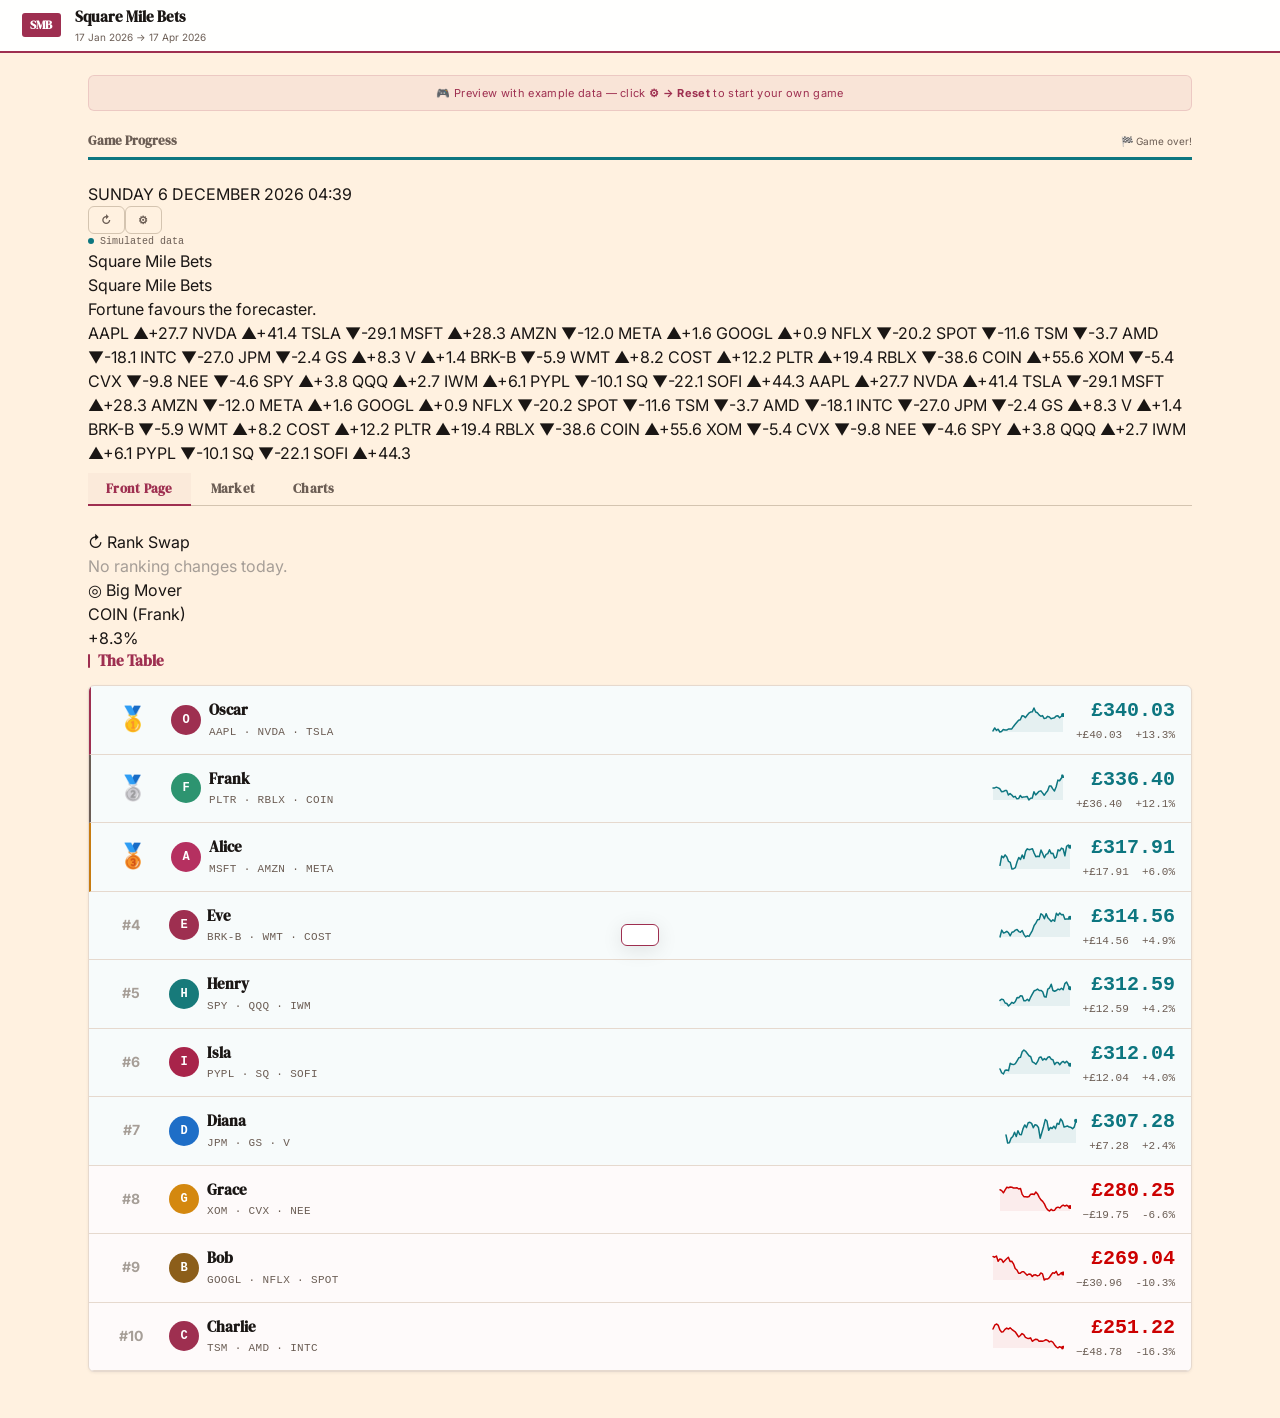
==== commit 190c6218: "Replace old tabs with new masthead structure" ====
--- a/index.html
+++ b/index.html
@@ -435,15 +435,51 @@
     <!-- Game content — hidden until game starts -->
     <div id="game-content" class="hidden">
 
+    <!-- ══════════════════════════════════════
+         MASTHEAD (v3 — FT-inspired, collapses on scroll)
+         Shown only when game is live. Replaces the top .topbar.
+         Controls (refresh / settings / sign-in) are moved into
+         #mh-controls-slot by JS on init, so the same functions
+         and IDs keep working.
+    ══════════════════════════════════════ -->
+    <header class="masthead" id="masthead">
+      <div class="dateline">
+        <div class="dateline-left">
+          <span id="mh-date-str">—</span>
+          <span class="dateline-live">
+            <span class="live-dot mh-live-dot"></span>
+            <span id="mh-live-time">—</span>
+          </span>
+        </div>
+        <div class="dateline-controls" id="mh-controls-slot"></div>
+      </div>
+      <div class="wordmark-wrap">
+        <div class="wordmark wordmark-big">Square Mile Bets</div>
+        <div class="wordmark wordmark-small">Square Mile Bets</div>
+      </div>
+      <div class="tagline">
+        <div class="rule"></div>
+        <div class="text">Fortune favours the forecaster.</div>
+        <div class="rule"></div>
+      </div>
+
+      <!-- Ticker tape of player picks -->
+      <div class="tape" id="tape-wrap">
+        <div class="tape-track" id="tape-track">
+          <span class="tape-item"><span class="t-sym">Loading…</span></span>
+        </div>
+      </div>
+
+      <!-- Tabs — same IDs as before so switchDashTab still works -->
+      <nav class="dash-tabs">
+        <button class="dash-tab active" id="dt-btn-standings" onclick="switchDashTab('standings')">Front Page</button>
+        <button class="dash-tab" id="dt-btn-stocks"   onclick="switchDashTab('stocks')">Market</button>
+        <button class="dash-tab" id="dt-btn-history"  onclick="switchDashTab('history')">Charts</button>
+      </nav>
+    </header>
+
     <!-- Winner banner — shown only when game has ended -->
     <div id="winner-banner" class="hidden"></div>
-
-    <!-- Tabs -->
-    <div class="dash-tabs">
-      <button class="dash-tab active" id="dt-btn-standings" onclick="switchDashTab('standings')">The Table</button>
-      <button class="dash-tab" id="dt-btn-stocks"   onclick="switchDashTab('stocks')">The Market</button>
-      <button class="dash-tab" id="dt-btn-history"  onclick="switchDashTab('history')">The Charts</button>
-    </div>
 
     <!-- ── TAB: STANDINGS ── -->
     <div id="dt-standings">
@@ -455,6 +491,12 @@
         <div class="error-box" id="error-msg"></div>
       </div>
       <div id="dash-content" class="hidden">
+        <!-- Your Position — only rendered when signed in as a player -->
+        <div id="your-position-slot"></div>
+
+        <!-- Rank swap + big mover strip (2-col grid) -->
+        <div id="moments-slot"></div>
+
         <div class="section-title">The Table</div>
         <div class="lb-card" id="leaderboard"></div>
         <div class="section-title" style="margin-top:28px">Player Portfolios</div>
--- a/styles.css
+++ b/styles.css
@@ -1,4 +1,4 @@
-    *, *::before, *::after { box-sizing: border-box; margin: 0; padding: 0; }
+*, *::before, *::after { box-sizing: border-box; margin: 0; padding: 0; }
 
     :root {
       --bg:       #FFF1E0;
@@ -137,24 +137,24 @@
     /* Progress */
     .progress-section { margin-bottom:22px; }
     .progress-header  { display:flex; justify-content:space-between; align-items:baseline; margin-bottom:6px; }
-    .progress-label   { font-size:10px; font-weight:700; text-transform:uppercase; letter-spacing:.1em; color:var(--muted); font-family:'Inter', sans-serif; }
+    .progress-label   { font-size:13px; font-weight:700; text-transform:none; letter-spacing:0; color:var(--muted); font-family:var(--heading); }
     .progress-days    { font-size:10px; color:var(--muted); font-family:'Inter', sans-serif; }
     .progress-track   { height:3px; background:var(--surface2); border-radius:0; overflow:hidden; }
     .progress-fill    { height:100%; background:linear-gradient(90deg,var(--accent),#C84B6B); border-radius:0; transition:width .5s ease; }
 
     /* Dashboard tabs — sticky & styled */
     .dash-tabs { display:flex; gap:2px; margin-bottom:24px; width:100%; border-bottom:1px solid var(--border2); position:sticky; top:52px; z-index:9; background:var(--bg); padding-top:8px; }
-    .dash-tab  { padding:7px 18px; border-radius:0; font-size:10px; font-weight:700; cursor:pointer; color:var(--muted); border:none; background:transparent; transition:all .15s; letter-spacing:.08em; text-transform:uppercase; font-family:'Inter', sans-serif; border-bottom:2px solid transparent; margin-bottom:-1px; }
+    .dash-tab  { padding:7px 18px; border-radius:0; font-size:13px; font-weight:700; cursor:pointer; color:var(--muted); border:none; background:transparent; transition:all .15s; letter-spacing:.02em; text-transform:none; font-family:var(--heading); border-bottom:2px solid transparent; margin-bottom:-1px; }
     .dash-tab.active { color:var(--accent); border-bottom-color:var(--accent); background:rgba(158,47,80,.04); }
     .dash-tab:not(.active):hover { color:var(--text); background:rgba(0,0,0,.03); }
 
     /* Section title */
-    .section-title { font-size:10px; font-weight:700; text-transform:none; letter-spacing:0; color:var(--accent); margin-bottom:13px; font-family:var(--heading); display:flex; align-items:center; gap:8px; }
-    .section-title::before { content:''; display:inline-block; width:2px; height:10px; background:var(--accent); flex-shrink:0; border-radius:1px; }
+    .section-title { font-size:15px; font-weight:700; text-transform:none; letter-spacing:0; color:var(--accent); margin-bottom:13px; font-family:var(--heading); display:flex; align-items:center; gap:8px; }
+    .section-title::before { content:''; display:inline-block; width:2px; height:14px; background:var(--accent); flex-shrink:0; border-radius:1px; }
 
     /* Leaderboard */
     .lb-card { background:var(--surface); border:1px solid var(--border); border-radius:var(--radius); overflow:hidden; margin-bottom:24px; box-shadow:0 1px 3px rgba(0,0,0,.06); }
-    .lb-row  { display:grid; grid-template-columns:52px 1fr auto; align-items:center; padding:10px 16px; border-bottom:1px solid var(--border); transition:background .1s; gap:12px; cursor:pointer; animation:slideUp 0.3s ease both; }
+    .lb-row  { display:grid; grid-template-columns:52px 1fr 72px auto; align-items:center; padding:10px 16px; border-bottom:1px solid var(--border); transition:background .1s; gap:12px; cursor:pointer; animation:slideUp 0.3s ease both; }
     .lb-row:last-child { border-bottom:none; }
     .lb-row:hover { background:var(--surface2); }
     .lb-row.top-1 { border-left:2px solid var(--accent); }
@@ -172,8 +172,13 @@
     .lb-gain.waiting { font-size:14px; color:var(--dim); }
     .lb-row.expanded { background:var(--surface2); border-bottom-color:transparent; }
     .lb-expand { max-height:0; overflow:hidden; transition:max-height 0.3s ease; padding:0 16px; background:var(--surface2); }
-    .lb-expand.open { max-height:500px; padding:0 16px 14px; border-bottom:1px solid var(--border); }
+    .lb-expand.open { max-height:600px; padding:0 16px 14px; border-bottom:1px solid var(--border); }
     .lb-expand .asset-row { border-color:var(--border); }
+
+    /* Sparklines */
+    .sparkline-desktop { display:block; }
+    .sparkline-expand  { display:none; }
+    .expand-spark-header { display:none; margin-bottom:6px; padding-bottom:8px; border-bottom:1px solid var(--border); }
 
     /* Leaderboard animations */
     @keyframes slideUp { from { opacity:0; transform:translateY(12px); } to { opacity:1; transform:translateY(0); } }
@@ -222,21 +227,21 @@
 
     /* ── STOCK LEADERBOARD ── */
     .slb-card { background:var(--surface); border:1px solid var(--border); border-radius:var(--radius); overflow:hidden; box-shadow:0 1px 3px rgba(0,0,0,.06); }
-    .slb-head { display:grid; grid-template-columns:36px 60px 1fr 72px 72px 90px; gap:10px; padding:9px 18px; border-bottom:1px solid var(--border); background:var(--surface2); }
+    .slb-head { display:grid; grid-template-columns:36px 60px 1fr 72px 72px 120px; gap:10px; padding:9px 18px; border-bottom:1px solid var(--border); background:var(--surface2); }
     .slb-head span { font-size:9px; font-weight:700; text-transform:uppercase; letter-spacing:.08em; color:var(--muted); font-family:var(--mono); }
-    .slb-row  { display:grid; grid-template-columns:36px 60px 1fr 72px 72px 90px; gap:10px; align-items:center; padding:10px 18px; border-bottom:1px solid var(--border); transition:background .1s; }
+    .slb-row  { display:grid; grid-template-columns:36px 60px 1fr 72px 72px 120px; gap:10px; align-items:center; padding:10px 18px; border-bottom:1px solid var(--border); transition:background .1s; }
     .slb-row:last-child { border-bottom:none; }
     .slb-row:hover { background:var(--surface2); }
     .slb-rank   { font-size:11px; font-weight:700; color:var(--dim); font-family:var(--mono); }
     .slb-ticker { font-family:var(--mono); font-size:12px; font-weight:800; letter-spacing:.05em; color:var(--accent); }
-    .slb-name   { font-size:12px; color:var(--muted); overflow:hidden; text-overflow:ellipsis; white-space:nowrap; }
+    .slb-name   { font-size:12px; color:var(--text); overflow:hidden; text-overflow:ellipsis; white-space:nowrap; font-family:var(--heading); font-weight:600; }
     .slb-bar-wrap { display:none; }
     .slb-bar-mid  { display:none; }
     .slb-bar      { display:none; }
     .slb-bar.pos  { display:none; }
     .slb-bar.neg  { display:none; }
     .slb-pct    { font-size:12px; font-weight:700; text-align:right; font-family:var(--mono); font-variant-numeric:tabular-nums; }
-    .slb-player { font-size:11px; color:var(--muted); font-family:var(--mono); }
+    .slb-player { font-size:11px; color:var(--muted); font-family:var(--mono); overflow:hidden; text-overflow:ellipsis; white-space:nowrap; }
 
     /* ── CHART ── */
     .chart-card { background:var(--surface); border:1px solid var(--border); border-radius:var(--radius); padding:20px 18px 14px; box-shadow:0 1px 3px rgba(0,0,0,.06); }
@@ -325,7 +330,7 @@
 
     /* Responsive */
     @media (max-width:700px) {
-      .slb-head, .slb-row { grid-template-columns:24px 44px minmax(0,1fr) 50px 50px minmax(0,60px); gap:5px; padding:8px 10px; }
+      .slb-head, .slb-row { grid-template-columns:24px 44px minmax(0,1fr) 50px 50px minmax(0,72px); gap:5px; padding:8px 10px; }
       .slb-name { min-width:0; }
       .slb-player { min-width:0; overflow:hidden; text-overflow:ellipsis; white-space:nowrap; }
     }
@@ -388,12 +393,15 @@
       .topbar-ident { display:none; }
       .topbar-right .btn { padding:4px 8px; font-size:10px; }
       .main     { padding:14px 10px; }
-      .lb-row   { padding:10px 12px; }
+      .lb-row   { padding:10px 12px; grid-template-columns:42px 1fr auto; }
       .lb-gain  { font-size:18px; }
+      .sparkline-desktop { display:none !important; }
+      .sparkline-expand  { display:block !important; }
+      .expand-spark-header { display:block; }
       .cards-grid { grid-template-columns:1fr; }
       .grid-2   { grid-template-columns:1fr; }
       .dash-tabs { width:100%; }
-      .dash-tab  { flex:1; padding:8px 12px; font-size:11px; }
+      .dash-tab  { flex:1; padding:8px 12px; font-size:12px; }
       .join-panel { padding:14px 12px; }
       .countdown-num { font-size:24px; }
       .countdown-unit { min-width:40px; }
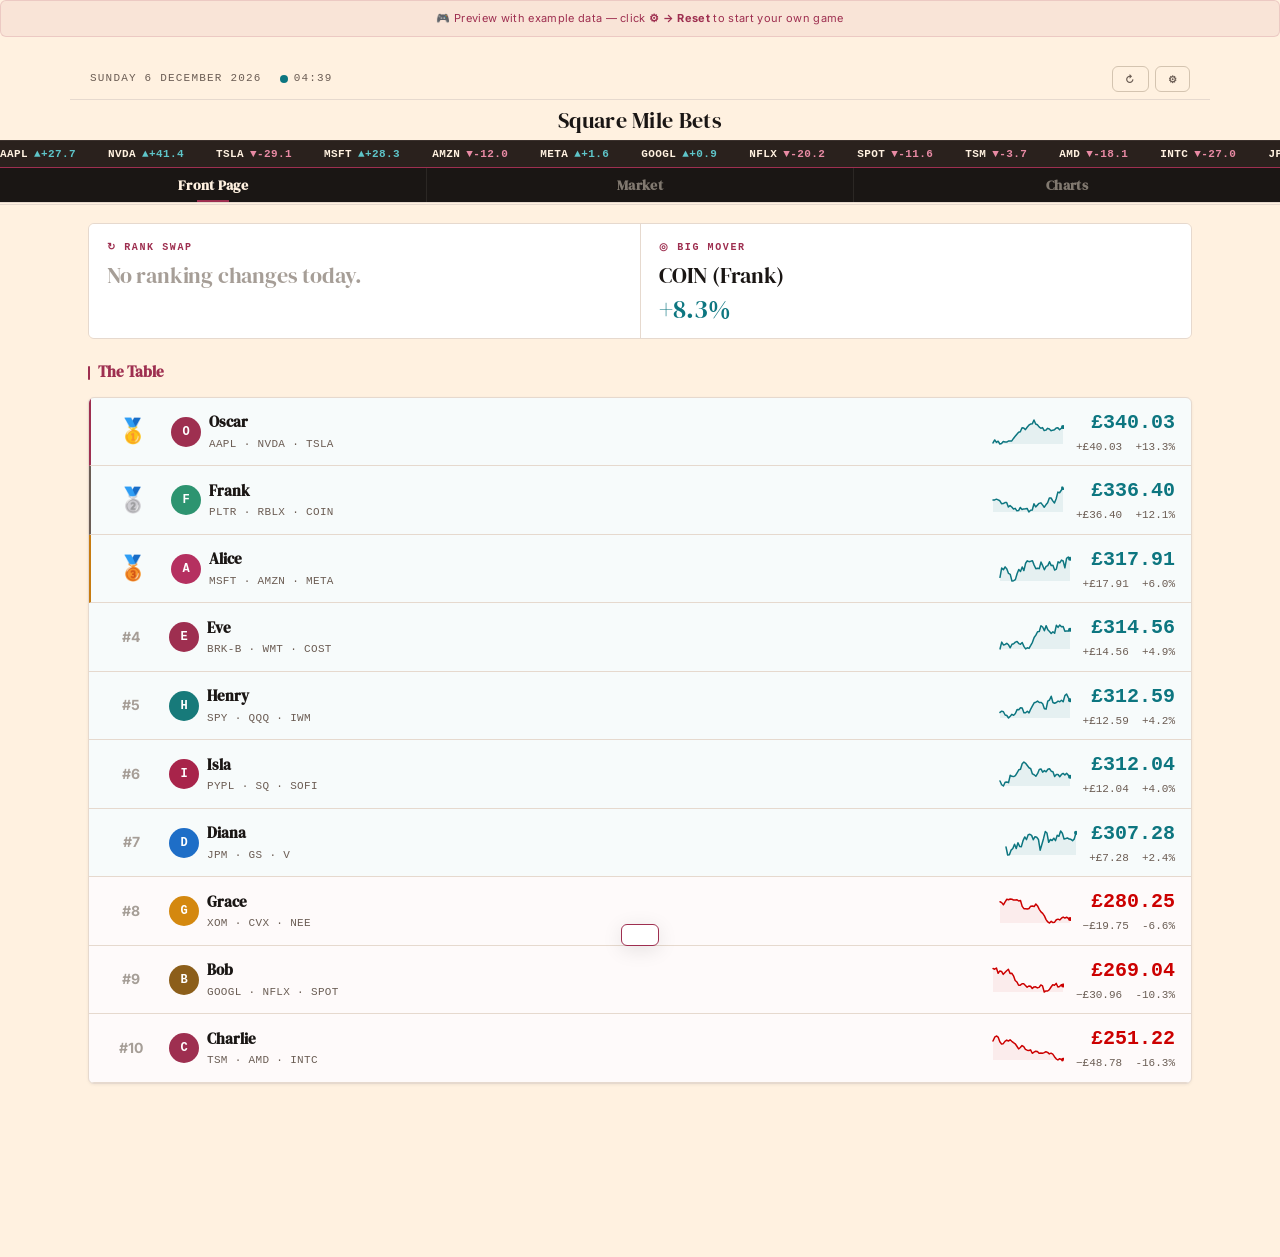
==== commit 0ebce03c: "Add files via upload" ====
--- a/index.html
+++ b/index.html
@@ -3,16 +3,29 @@
 <head>
   <meta charset="UTF-8" />
   <meta name="viewport" content="width=device-width, initial-scale=1.0" />
+  <meta name="description" content="Square Mile Bets — a live multiplayer stock-picking game. Pick 3 stocks, allocate £300, climb the leaderboard." />
+  <meta name="theme-color" content="#FFF1E0" />
   <title>Square Mile Bets</title>
+
+  <!-- Open Graph / share previews -->
+  <meta property="og:title" content="Square Mile Bets" />
+  <meta property="og:description" content="A live multiplayer stock-picking game. Pick 3 stocks, allocate £300, climb the leaderboard." />
+  <meta property="og:type" content="website" />
+  <meta name="twitter:card" content="summary" />
+
   <link rel="icon" type="image/png" href="/favicon.png" />
+  <link rel="apple-touch-icon" href="/favicon.png" />
   <link rel="preconnect" href="https://fonts.googleapis.com" />
   <link rel="preconnect" href="https://fonts.gstatic.com" crossorigin />
   <link href="https://fonts.googleapis.com/css2?family=DM+Serif+Display&family=Inter:wght@400;500;600;700&display=swap" rel="stylesheet" />
   <link rel="stylesheet" href="/styles.css" />
-  <!-- Firebase SDK (compat mode — no build step needed) -->
-  <script src="https://www.gstatic.com/firebasejs/10.12.0/firebase-app-compat.js"></script>
-  <script src="https://www.gstatic.com/firebasejs/10.12.0/firebase-firestore-compat.js"></script>
-  <script src="https://www.gstatic.com/firebasejs/10.12.0/firebase-auth-compat.js"></script>
+  <!-- Firebase SDK (compat mode — no build step needed). `defer` lets the
+       parser keep going while these download in parallel; deferred scripts
+       still execute in document order, so app.js (also loaded later) sees
+       firebase already initialised. -->
+  <script defer src="https://www.gstatic.com/firebasejs/10.12.0/firebase-app-compat.js"></script>
+  <script defer src="https://www.gstatic.com/firebasejs/10.12.0/firebase-firestore-compat.js"></script>
+  <script defer src="https://www.gstatic.com/firebasejs/10.12.0/firebase-auth-compat.js"></script>
 </head>
 <body>
 
@@ -509,7 +522,7 @@
       <div class="section-title">Stock Performance</div>
       <div class="slb-card">
         <div class="slb-head">
-          <span>#</span><span>Ticker</span><span>Company</span>
+          <span>#</span><span aria-label="Day-over-day rank movement"></span><span>Ticker</span><span>Company</span>
           <span style="text-align:right">Total</span><span style="text-align:right">Today</span><span>Player</span>
         </div>
         <div id="stock-leaderboard"></div>
@@ -897,6 +910,7 @@
 <div id="toast" role="status" aria-live="polite"></div>
 
 
-<script src="/app.js"></script>
+<!-- defer so it executes after firebase-*-compat scripts (also deferred) -->
+<script defer src="/app.js"></script>
 </body>
 </html>
--- a/styles.css
+++ b/styles.css
@@ -1,4 +1,4 @@
-*, *::before, *::after { box-sizing: border-box; margin: 0; padding: 0; }
+    *, *::before, *::after { box-sizing: border-box; margin: 0; padding: 0; }
 
     :root {
       --bg:       #FFF1E0;
@@ -24,7 +24,13 @@
 
     html { scroll-behavior:smooth; }
 
-    body { background:var(--bg); color:var(--text); font-family:'Inter', -apple-system, BlinkMacSystemFont, 'Segoe UI', sans-serif; min-height:100vh; line-height:1.5; }
+    /* overflow-anchor:none disables Chrome's scroll-anchoring on the body.
+       The masthead changes height when it toggles .scrolled, and scroll
+       anchoring tries to "preserve" viewport position by shifting the scroll
+       offset — which re-triggers the intersection observer and flickers
+       between collapsed/expanded states. Belt-and-braces alongside the
+       sentinel approach in setupMasthead(). */
+    body { background:var(--bg); color:var(--text); font-family:'Inter', -apple-system, BlinkMacSystemFont, 'Segoe UI', sans-serif; min-height:100vh; line-height:1.5; overflow-anchor:none; }
 
     ::-webkit-scrollbar { width:6px; height:6px; }
     ::-webkit-scrollbar-track { background:transparent; }
@@ -39,7 +45,8 @@
     .divider { height:1px; background:var(--border); margin:22px 0; }
 
     /* Buttons */
-    .btn { padding:8px 16px; border-radius:var(--radius); font-size:11px; font-weight:700; cursor:pointer; border:1px solid transparent; transition:all .15s; display:inline-flex; align-items:center; justify-content:center; gap:6px; letter-spacing:.04em; text-transform:uppercase; font-family:'Inter', sans-serif; }
+    .btn { padding:8px 16px; border-radius:var(--radius); font-size:11px; font-weight:700; cursor:pointer; border:1px solid transparent; transition:background-color .15s, border-color .15s, color .15s, box-shadow .15s, transform .15s; display:inline-flex; align-items:center; justify-content:center; gap:6px; letter-spacing:.04em; text-transform:uppercase; font-family:'Inter', sans-serif; }
+    .btn:focus-visible { outline:2px solid var(--accent); outline-offset:2px; }
     .btn:disabled { opacity:.35; cursor:not-allowed; }
     .btn-primary  { background:var(--accent); color:#fff; border-color:var(--accent); }
     .btn-primary:not(:disabled):hover { background:var(--accent2); border-color:var(--accent2); }
@@ -144,7 +151,8 @@
 
     /* Dashboard tabs — sticky & styled */
     .dash-tabs { display:flex; gap:2px; margin-bottom:24px; width:100%; border-bottom:1px solid var(--border2); position:sticky; top:52px; z-index:9; background:var(--bg); padding-top:8px; }
-    .dash-tab  { padding:7px 18px; border-radius:0; font-size:13px; font-weight:700; cursor:pointer; color:var(--muted); border:none; background:transparent; transition:all .15s; letter-spacing:.02em; text-transform:none; font-family:var(--heading); border-bottom:2px solid transparent; margin-bottom:-1px; }
+    .dash-tab  { padding:7px 18px; border-radius:0; font-size:13px; font-weight:700; cursor:pointer; color:var(--muted); border:none; background:transparent; transition:color .15s, background-color .15s, border-color .15s; letter-spacing:.02em; text-transform:none; font-family:var(--heading); border-bottom:2px solid transparent; margin-bottom:-1px; }
+    .dash-tab:focus-visible { outline:2px solid var(--accent); outline-offset:-2px; }
     .dash-tab.active { color:var(--accent); border-bottom-color:var(--accent); background:rgba(158,47,80,.04); }
     .dash-tab:not(.active):hover { color:var(--text); background:rgba(0,0,0,.03); }
 
@@ -227,12 +235,19 @@
 
     /* ── STOCK LEADERBOARD ── */
     .slb-card { background:var(--surface); border:1px solid var(--border); border-radius:var(--radius); overflow:hidden; box-shadow:0 1px 3px rgba(0,0,0,.06); }
-    .slb-head { display:grid; grid-template-columns:36px 60px 1fr 72px 72px 120px; gap:10px; padding:9px 18px; border-bottom:1px solid var(--border); background:var(--surface2); }
+    .slb-head { display:grid; grid-template-columns:36px 32px 60px 1fr 72px 72px 120px; gap:10px; padding:9px 18px; border-bottom:1px solid var(--border); background:var(--surface2); }
     .slb-head span { font-size:9px; font-weight:700; text-transform:uppercase; letter-spacing:.08em; color:var(--muted); font-family:var(--mono); }
-    .slb-row  { display:grid; grid-template-columns:36px 60px 1fr 72px 72px 120px; gap:10px; align-items:center; padding:10px 18px; border-bottom:1px solid var(--border); transition:background .1s; }
+    .slb-row  { display:grid; grid-template-columns:36px 32px 60px 1fr 72px 72px 120px; gap:10px; align-items:center; padding:10px 18px; border-bottom:1px solid var(--border); transition:background .1s; }
     .slb-row:last-child { border-bottom:none; }
     .slb-row:hover { background:var(--surface2); }
     .slb-rank   { font-size:11px; font-weight:700; color:var(--dim); font-family:var(--mono); }
+    /* Day-over-day rank-movement marker. Empty cell when there's no prior
+       snapshot or rank is unchanged — the slot still occupies a column so
+       the rest of the row stays aligned. */
+    .slb-move-cell { font-size:10px; font-weight:700; font-family:var(--mono); text-align:left; }
+    .slb-move      { display:inline-block; line-height:1; }
+    .slb-move.up   { color:#16a34a; }
+    .slb-move.down { color:#dc2626; }
     .slb-ticker { font-family:var(--mono); font-size:12px; font-weight:800; letter-spacing:.05em; color:var(--accent); }
     .slb-name   { font-size:12px; color:var(--text); overflow:hidden; text-overflow:ellipsis; white-space:nowrap; font-family:var(--heading); font-weight:600; }
     .slb-bar-wrap { display:none; }
@@ -330,7 +345,7 @@
 
     /* Responsive */
     @media (max-width:700px) {
-      .slb-head, .slb-row { grid-template-columns:24px 44px minmax(0,1fr) 50px 50px minmax(0,72px); gap:5px; padding:8px 10px; }
+      .slb-head, .slb-row { grid-template-columns:24px 26px 44px minmax(0,1fr) 50px 50px minmax(0,72px); gap:5px; padding:8px 10px; }
       .slb-name { min-width:0; }
       .slb-player { min-width:0; overflow:hidden; text-overflow:ellipsis; white-space:nowrap; }
     }
@@ -424,13 +439,14 @@
 
     /* ── Reduced motion ── */
     @media (prefers-reduced-motion: reduce) {
-      .live-dot, .live-dot.stale { animation: none !important; }
-      .spinner { animation: none !important; border-top-color: var(--accent); }
-      .pick-icon.spinning { animation: none !important; }
-      #toast { transition: none !important; }
-      .progress-fill { transition: none !important; }
-      .btn { transition: none !important; }
-      .lb-row { animation: none !important; }
+      *, *::before, *::after {
+        animation-duration: 0.01ms !important;
+        animation-iteration-count: 1 !important;
+        transition-duration: 0.01ms !important;
+        scroll-behavior: auto !important;
+      }
+      .live-dot, .live-dot.stale, .spinner, .pick-icon.spinning, .lb-row { animation: none !important; }
+      .spinner { border-top-color: var(--accent); }
     }
 
     /* ── Live dot tooltip wrapper ── */
@@ -457,7 +473,8 @@
     .alloc-ticker-lbl { font-size:12px; font-weight:700; color:var(--accent); font-family:var(--mono); min-width:58px; flex-shrink:0; }
     .alloc-name-lbl { font-size:11px; color:var(--muted); flex:1; overflow:hidden; text-overflow:ellipsis; white-space:nowrap; }
     .alloc-stepper { display:flex; align-items:center; gap:7px; flex-shrink:0; }
-    .alloc-btn { width:26px; height:26px; border-radius:var(--radius); background:var(--surface2); border:1px solid var(--border2); color:var(--text); font-size:17px; font-weight:700; cursor:pointer; display:flex; align-items:center; justify-content:center; transition:all .15s; line-height:1; padding:0; font-family:var(--mono); }
+    .alloc-btn { width:26px; height:26px; border-radius:var(--radius); background:var(--surface2); border:1px solid var(--border2); color:var(--text); font-size:17px; font-weight:700; cursor:pointer; display:flex; align-items:center; justify-content:center; transition:background-color .15s, border-color .15s, color .15s; line-height:1; padding:0; font-family:var(--mono); }
+    .alloc-btn:focus-visible { outline:2px solid var(--accent); outline-offset:1px; }
     .alloc-btn:hover:not(:disabled) { border-color:var(--accent); color:var(--accent); }
     .alloc-btn:disabled { opacity:.28; cursor:not-allowed; }
     .alloc-amount { font-size:13px; font-weight:700; font-family:var(--mono); min-width:44px; text-align:center; font-variant-numeric:tabular-nums; }
@@ -473,3 +490,241 @@
     .pick-card-alloc { display:flex; align-items:center; gap:8px; margin-top:10px; padding-top:10px; border-top:1px solid var(--border); }
     .pick-card-alloc-label { font-size:11px; color:var(--muted); font-family:var(--mono); flex-shrink:0; }
     .pick-card-num { font-size:12px; font-weight:700; color:var(--accent); font-family:var(--heading); letter-spacing:0; margin-bottom:6px; text-transform:none; }
+
+    /* ═══════════════════════════════════════════════════════════
+       V3 MASTHEAD / TAPE / TABS / FRONT-PAGE STRIPS
+       Applies only inside #game-content when body.game-live is set.
+       Pre-game state (countdown/FAQ/inline-join) is unaffected.
+       ═══════════════════════════════════════════════════════════ */
+
+    /* When the masthead is active, hide the old .topbar + progress bar.
+       (Their roles are taken over by the masthead + ticker tape.) */
+    body.game-live .topbar { display:none !important; }
+    body.game-live .progress-section { display:none !important; }
+    /* Let the masthead run edge-to-edge by zeroing .main's side padding */
+    body.game-live .main { padding-left:0; padding-right:0; padding-top:0; max-width:none; }
+    /* Inner game-content children (except the masthead/winner) re-gain normal page padding */
+    body.game-live #game-content > :not(.masthead):not(#winner-banner) {
+      max-width:1140px; margin-left:auto; margin-right:auto; padding-left:18px; padding-right:18px;
+    }
+    body.game-live #winner-banner:not(.hidden) {
+      max-width:1140px; margin:16px auto; padding:0 18px;
+    }
+
+    /* Masthead — sticky container, collapses on scroll */
+    .masthead {
+      position:sticky; top:0; z-index:50;
+      background:var(--bg);
+      border-bottom:3px double var(--border);
+      margin-bottom:18px;
+    }
+
+    .masthead .dateline {
+      display:flex; justify-content:space-between; align-items:center;
+      padding:9px 20px 7px;
+      border-bottom:1px solid var(--border);
+      font-family:var(--mono); font-size:11px; letter-spacing:1.2px;
+      color:var(--muted); text-transform:uppercase;
+      max-width:1140px; margin:0 auto;
+    }
+    .masthead .dateline-left { display:flex; align-items:center; gap:18px; min-width:0; overflow:hidden; white-space:nowrap; }
+    .masthead .dateline-live { display:flex; align-items:center; gap:6px; }
+    .masthead .mh-live-dot { width:8px; height:8px; }
+    .masthead .dateline-controls { display:flex; align-items:center; gap:6px; flex-shrink:0; }
+    /* Tighten controls when they appear in the dateline */
+    .masthead .dateline-controls .btn { padding:4px 10px; font-size:10px; }
+    .masthead .dateline-controls .live-status,
+    .masthead .dateline-controls .last-updated { display:none; } /* masthead has its own clock */
+
+    /* Two-layer wordmark — cross-fade on collapse (GPU-friendly) */
+    .wordmark-wrap {
+      position:relative;
+      height:clamp(52px, 11vw, 96px);
+      transition:height .35s cubic-bezier(.22,1,.36,1);
+      overflow:hidden;
+    }
+    .wordmark {
+      position:absolute; inset:0;
+      display:flex; align-items:center; justify-content:center;
+      font-family:var(--heading); color:var(--text); line-height:1;
+      white-space:nowrap; padding:0 16px;
+      transition:opacity .25s ease;
+    }
+    .wordmark-big   { font-size:clamp(30px, 9vw, 76px); letter-spacing:1.5px; text-transform:uppercase; opacity:1; }
+    .wordmark-small { font-size:22px; letter-spacing:.3px; opacity:0; }
+
+    .masthead .tagline {
+      display:flex; align-items:center; justify-content:center; gap:14px;
+      padding:10px 24px 14px;
+      max-height:46px; opacity:1; overflow:hidden;
+      transition:max-height .3s cubic-bezier(.22,1,.36,1), opacity .2s ease, padding .3s cubic-bezier(.22,1,.36,1);
+    }
+    .masthead .tagline .rule { width:36px; height:1px; background:var(--border2); }
+    .masthead .tagline .text { font-family:var(--heading); font-style:italic; font-size:14px; color:var(--muted); letter-spacing:.5px; }
+
+    /* Collapsed state */
+    .masthead.scrolled .wordmark-wrap { height:40px; }
+    .masthead.scrolled .wordmark-big   { opacity:0; }
+    .masthead.scrolled .wordmark-small { opacity:1; }
+    .masthead.scrolled .tagline { max-height:0; opacity:0; padding:0 24px; }
+
+    /* Ticker tape — slightly warmer/lighter than the tabs bar (#1A1614)
+       so the two dark strips read as distinct rows. A claret hairline
+       underneath seals the separation. */
+    .masthead .tape {
+      background:#2A211D; color:var(--bg);
+      overflow:hidden;
+      border-top:1px solid rgba(255,241,224,.08);
+      border-bottom:2px solid var(--accent);
+      transition:padding .3s cubic-bezier(.22,1,.36,1), border-bottom-width .2s ease;
+    }
+    /* Compact (but visible) when scrolled — smaller text, tighter padding.
+       The claret hairline shrinks to 1px so it reads as a seam not a rule. */
+    .masthead.scrolled .tape { border-bottom-width:1px; }
+    .masthead.scrolled .tape-track {
+      padding:5px 0;
+      animation-duration:240s;
+    }
+    .masthead.scrolled .tape-item { font-size:11px; letter-spacing:.4px; gap:6px; }
+    .masthead .tape-track {
+      display:flex; gap:32px; padding:10px 0;
+      white-space:nowrap;
+      animation:mh-marquee 180s linear infinite;
+      width:max-content;
+      transition:padding .3s cubic-bezier(.22,1,.36,1);
+    }
+    .masthead .tape:hover .tape-track { animation-play-state:paused; }
+    @keyframes mh-marquee { from{transform:translateX(0)} to{transform:translateX(-50%)} }
+    .masthead .tape-item {
+      font-family:var(--mono); font-size:13px; font-weight:600;
+      letter-spacing:.6px;
+      display:inline-flex; align-items:center; gap:8px;
+    }
+    .masthead .tape-item .t-sym { color:var(--bg); }
+    .masthead .tape-item .t-pct { font-weight:700; font-variant-numeric:tabular-nums; }
+    .masthead .tape-item .up   { color:#5EC5C9; }
+    .masthead .tape-item .down { color:#E88AA4; }
+    .masthead .tape-item .flat { color:var(--dim); }
+
+    /* New tab bar — overrides .dash-tabs styling when inside the masthead */
+    .masthead .dash-tabs {
+      background:#1A1614;
+      display:flex; gap:0;
+      margin:0; padding:0;
+      border-bottom:none;
+      position:static;
+      top:auto;
+    }
+    .masthead .dash-tab {
+      flex:1;
+      background:none; border:none; cursor:pointer;
+      padding:11px 16px;
+      font-family:var(--heading); font-size:17px;
+      color:rgba(255,241,224,.45);
+      letter-spacing:.3px;
+      position:relative;
+      transition:color .15s, padding .3s cubic-bezier(.22,1,.36,1), font-size .3s cubic-bezier(.22,1,.36,1);
+      border-right:1px solid rgba(255,241,224,.08);
+      margin-bottom:0;
+      text-transform:none;
+    }
+    .masthead .dash-tab:last-child { border-right:none; }
+    .masthead .dash-tab.active {
+      color:var(--bg);
+      background:transparent;
+      border-bottom:none;
+    }
+    .masthead .dash-tab.active::after {
+      content:''; position:absolute; bottom:0; left:50%;
+      transform:translateX(-50%);
+      width:44px; height:2px; background:var(--accent);
+      transition:width .3s cubic-bezier(.22,1,.36,1), height .3s cubic-bezier(.22,1,.36,1);
+    }
+    .masthead .dash-tab:not(.active):hover {
+      color:rgba(255,241,224,.7);
+      background:transparent;
+    }
+    /* Compact further when the masthead is in its scrolled state */
+    .masthead.scrolled .dash-tab {
+      padding:7px 16px;
+      font-size:14px;
+    }
+    .masthead.scrolled .dash-tab.active::after {
+      width:32px; height:2px;
+    }
+
+    /* Your Position strip (signed-in only) */
+    .your-position {
+      padding:18px 20px;
+      border:1px solid var(--border);
+      background:var(--surface2);
+      border-radius:var(--radius);
+      margin-bottom:16px;
+    }
+    .yp-row { display:flex; align-items:center; justify-content:space-between; gap:16px; }
+    .yp-left .eyebrow { font-family:var(--mono); font-size:10px; letter-spacing:1.6px; color:var(--accent); text-transform:uppercase; margin-bottom:6px; font-weight:700; }
+    .yp-left .rank { font-family:var(--heading); font-size:40px; line-height:1; display:flex; align-items:baseline; gap:8px; }
+    .yp-left .rank .of { font-size:18px; color:var(--muted); font-family:'Inter',sans-serif; font-weight:400; }
+    .yp-right { text-align:right; }
+    .yp-right .pct { font-family:var(--heading); font-size:40px; line-height:1; font-variant-numeric:tabular-nums; }
+    .yp-right .pct.pos { color:var(--green); }
+    .yp-right .pct.neg { color:var(--accent); }
+    .yp-right .val { font-family:var(--mono); font-size:13px; color:var(--muted); margin-top:4px; }
+    .yp-btn {
+      display:inline-block;
+      background:var(--accent); color:#fff;
+      border:none; padding:12px 18px; margin-top:14px;
+      font-family:var(--mono); font-size:11px;
+      letter-spacing:1.4px; text-transform:uppercase; font-weight:700;
+      cursor:pointer; border-radius:2px;
+    }
+    .yp-btn:hover { background:var(--accent2); }
+
+    /* Moments strip (rank swap + big mover) */
+    .moments {
+      display:grid; grid-template-columns:1fr 1fr;
+      border:1px solid var(--border); border-radius:var(--radius);
+      overflow:hidden;
+      margin-bottom:22px;
+    }
+    .moment { padding:16px 18px; background:var(--surface); }
+    .moment + .moment { border-left:1px solid var(--border); }
+    .moment .eyebrow {
+      font-family:var(--mono); font-size:10px; letter-spacing:1.6px;
+      color:var(--accent); text-transform:uppercase; font-weight:700;
+      margin-bottom:8px;
+      display:flex; align-items:center; gap:6px;
+    }
+    .moment .headline {
+      font-family:var(--heading); font-size:22px; line-height:1.15;
+      color:var(--text); letter-spacing:-.2px;
+      margin-bottom:8px;
+      text-wrap:balance;
+    }
+    .moment .pct {
+      font-family:var(--heading); font-size:26px; line-height:1;
+      font-variant-numeric:tabular-nums;
+    }
+    .moment .pct.pos { color:var(--green); }
+    .moment .pct.neg { color:var(--accent); }
+
+    /* Mobile tweaks */
+    @media (max-width:540px) {
+      .masthead .dateline { padding:8px 14px 5px; font-size:10px; letter-spacing:1px; }
+      .masthead .dateline-left { gap:10px; }
+      .masthead .dash-tab { font-size:15px; padding:10px 8px; }
+      .masthead .dash-tab.active::after { width:32px; }
+      .masthead.scrolled .dash-tab { font-size:13px; padding:6px 8px; }
+      .masthead.scrolled .dash-tab.active::after { width:26px; }
+      .wordmark-wrap { height:clamp(48px, 13vw, 80px); }
+      .wordmark-small { font-size:19px; }
+      .masthead .tagline { padding:8px 20px 12px; }
+      .masthead .tagline .text { font-size:12px; }
+      .yp-left .rank { font-size:32px; }
+      .yp-right .pct { font-size:30px; }
+      .moment .headline { font-size:17px; }
+      .moment .pct { font-size:22px; }
+      body.game-live #game-content > :not(.masthead):not(#winner-banner) {
+        padding-left:14px; padding-right:14px;
+      }
+    }
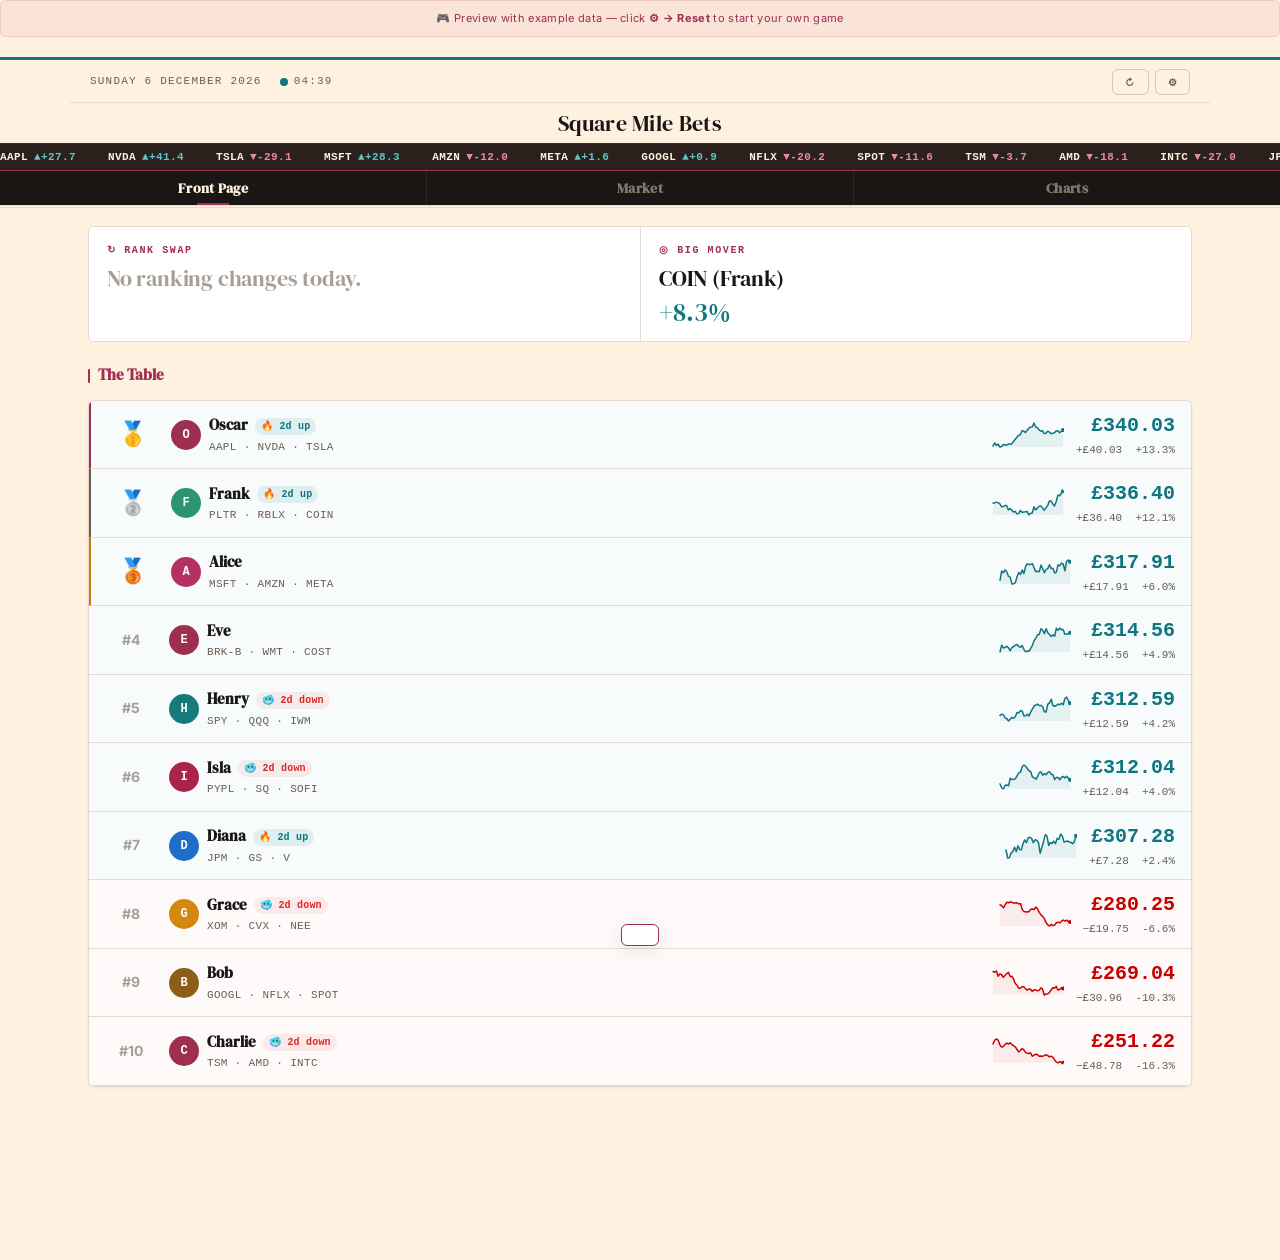
==== commit aac04274: "Add files via upload" ====
--- a/index.html
+++ b/index.html
@@ -456,6 +456,11 @@
          and IDs keep working.
     ══════════════════════════════════════ -->
     <header class="masthead" id="masthead">
+      <!-- Game-progress bar pinned to the very top edge of the masthead.
+           Width is updated by updateMastheadProgress() in app.js. -->
+      <div class="mh-progress" aria-hidden="true">
+        <div class="mh-progress-fill" id="mh-progress-fill" style="width:0%"></div>
+      </div>
       <div class="dateline">
         <div class="dateline-left">
           <span id="mh-date-str">—</span>
@@ -591,6 +596,21 @@
           <canvas id="fund-chart" style="display:block;cursor:crosshair"></canvas>
         </div>
         <div class="chart-legend-custom" id="fund-legend"></div>
+      </div>
+
+      <!-- ── DAILY RANK FLOW (bump chart) ── -->
+      <div style="margin:28px 0 0"></div>
+      <div class="chart-card">
+        <div class="chart-card-header">
+          <div>
+            <div class="section-title" style="margin-bottom:2px">Daily Rank Flow</div>
+            <div style="font-size:11px;color:var(--dim);font-family:var(--mono)">leaderboard position day by day · 1 = top of the table</div>
+          </div>
+        </div>
+        <div class="chart-wrap" style="height:360px;position:relative">
+          <canvas id="rank-flow-chart" style="display:block"></canvas>
+        </div>
+        <div class="chart-legend-custom" id="rank-flow-legend"></div>
       </div>
     </div>
 
--- a/styles.css
+++ b/styles.css
@@ -173,6 +173,12 @@
     .lb-row.highlighted { background:rgba(158,47,80,.06); border-left:3px solid var(--accent); }
     .lb-rank  { font-size:20px; text-align:center; min-width:52px; display:flex; flex-direction:column; align-items:center; justify-content:center; gap:0; line-height:1.2; }
     .lb-name  { font-size:15px; font-weight:700; font-family:var(--heading); }
+    /* Streak badge — sits inline next to the player name. Only renders when
+       a player has 2+ consecutive same-direction trading days. */
+    .lb-streak { display:inline-block; font-size:10px; font-weight:700; font-family:var(--mono); padding:1px 6px; border-radius:10px; vertical-align:middle; margin-left:4px; letter-spacing:.02em; }
+    .lb-streak.up   { background:rgba(13,118,128,.10); color:var(--green, #0D7680); }
+    .lb-streak.down { background:rgba(220,38,38,.08);   color:#dc2626; }
+    @media (max-width:700px) { .lb-streak { font-size:9px; padding:1px 5px; } }
     .lb-picks { font-size:11px; color:var(--muted); margin-top:2px; font-family:var(--mono); letter-spacing:.03em; }
     .lb-gain-wrap { text-align:right; }
     .lb-gain  { font-size:20px; font-weight:800; font-family:var(--mono); font-variant-numeric:tabular-nums; }
@@ -519,6 +525,25 @@
       margin-bottom:18px;
     }
 
+    /* Slim game-progress bar across the very top of the masthead.
+       Shows how far through the season we are. The fill stays put when
+       the masthead collapses (height invariant). */
+    .mh-progress {
+      height:3px;
+      background:var(--surface2);
+      width:100%;
+      overflow:hidden;
+    }
+    .mh-progress-fill {
+      height:100%;
+      background:linear-gradient(90deg, var(--accent), #C84B6B);
+      width:0%;
+      transition:width .8s ease;
+    }
+    .mh-progress-fill.complete {
+      background:linear-gradient(90deg, var(--green, #0D7680), var(--green, #0D7680));
+    }
+
     .masthead .dateline {
       display:flex; justify-content:space-between; align-items:center;
       padding:9px 20px 7px;
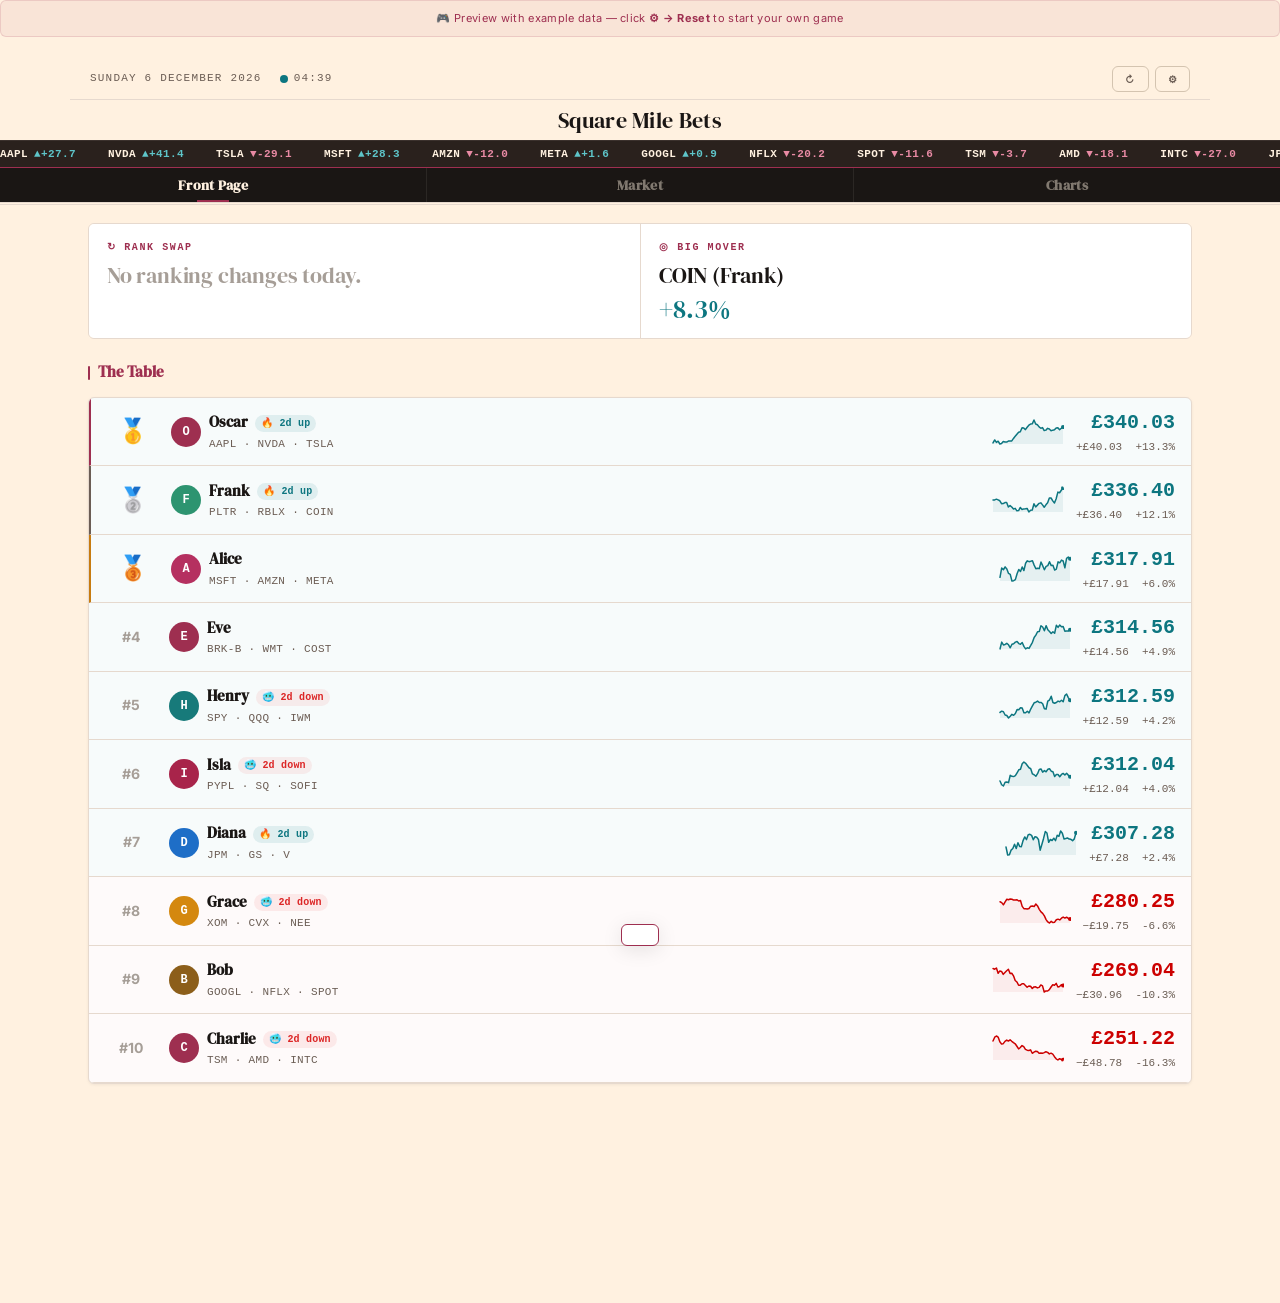
==== commit 39555bfd: "Refine progress bar; add daily-digest skill source; gitignore - Move game-progress strip out of the " ====
--- a/index.html
+++ b/index.html
@@ -456,11 +456,6 @@
          and IDs keep working.
     ══════════════════════════════════════ -->
     <header class="masthead" id="masthead">
-      <!-- Game-progress bar pinned to the very top edge of the masthead.
-           Width is updated by updateMastheadProgress() in app.js. -->
-      <div class="mh-progress" aria-hidden="true">
-        <div class="mh-progress-fill" id="mh-progress-fill" style="width:0%"></div>
-      </div>
       <div class="dateline">
         <div class="dateline-left">
           <span id="mh-date-str">—</span>
@@ -485,6 +480,19 @@
       <div class="tape" id="tape-wrap">
         <div class="tape-track" id="tape-track">
           <span class="tape-item"><span class="t-sym">Loading…</span></span>
+        </div>
+      </div>
+
+      <!-- Game-progress bar — sits between the tape and the tab nav.
+           Day count + days-remaining label above the track. Updated by
+           updateMastheadProgress() in app.js. -->
+      <div class="mh-progress-row" aria-label="Game progress">
+        <div class="mh-progress-meta">
+          <span class="mh-progress-day"  id="mh-progress-day">—</span>
+          <span class="mh-progress-left" id="mh-progress-left">—</span>
+        </div>
+        <div class="mh-progress-track">
+          <div class="mh-progress-fill" id="mh-progress-fill" style="width:0%"></div>
         </div>
       </div>
 
--- a/styles.css
+++ b/styles.css
@@ -525,23 +525,49 @@
       margin-bottom:18px;
     }
 
-    /* Slim game-progress bar across the very top of the masthead.
-       Shows how far through the season we are. The fill stays put when
-       the masthead collapses (height invariant). */
-    .mh-progress {
-      height:3px;
+    /* Game-progress strip — sits between the ticker tape and tab nav.
+       Two-line layout: meta row (Day X / Y · Z days remaining) above a
+       chunky 6px progress track. */
+    .mh-progress-row {
+      padding:8px 20px 10px;
+      border-top:1px solid var(--border);
+      border-bottom:1px solid var(--border);
+      background:var(--bg);
+    }
+    .mh-progress-meta {
+      display:flex; justify-content:space-between; align-items:baseline;
+      font-family:var(--mono);
+      font-size:10px; font-weight:700;
+      letter-spacing:.10em; text-transform:uppercase;
+      color:var(--muted);
+      margin-bottom:5px;
+    }
+    .mh-progress-day  { color:var(--accent); }
+    .mh-progress-left { color:var(--muted); }
+    .mh-progress-track {
+      height:6px;
       background:var(--surface2);
-      width:100%;
+      border-radius:3px;
       overflow:hidden;
+      box-shadow: inset 0 1px 0 rgba(0,0,0,.04);
     }
     .mh-progress-fill {
       height:100%;
       background:linear-gradient(90deg, var(--accent), #C84B6B);
       width:0%;
+      border-radius:3px;
       transition:width .8s ease;
     }
     .mh-progress-fill.complete {
       background:linear-gradient(90deg, var(--green, #0D7680), var(--green, #0D7680));
+    }
+    /* When the masthead is collapsed, hide the progress strip — keeps the
+       sticky header compact. The numbers are still discoverable by
+       scrolling back up. */
+    .masthead.scrolled .mh-progress-row { display:none; }
+    @media (max-width:700px) {
+      .mh-progress-row { padding:7px 14px 8px; }
+      .mh-progress-meta { font-size:9px; }
     }
 
     .masthead .dateline {
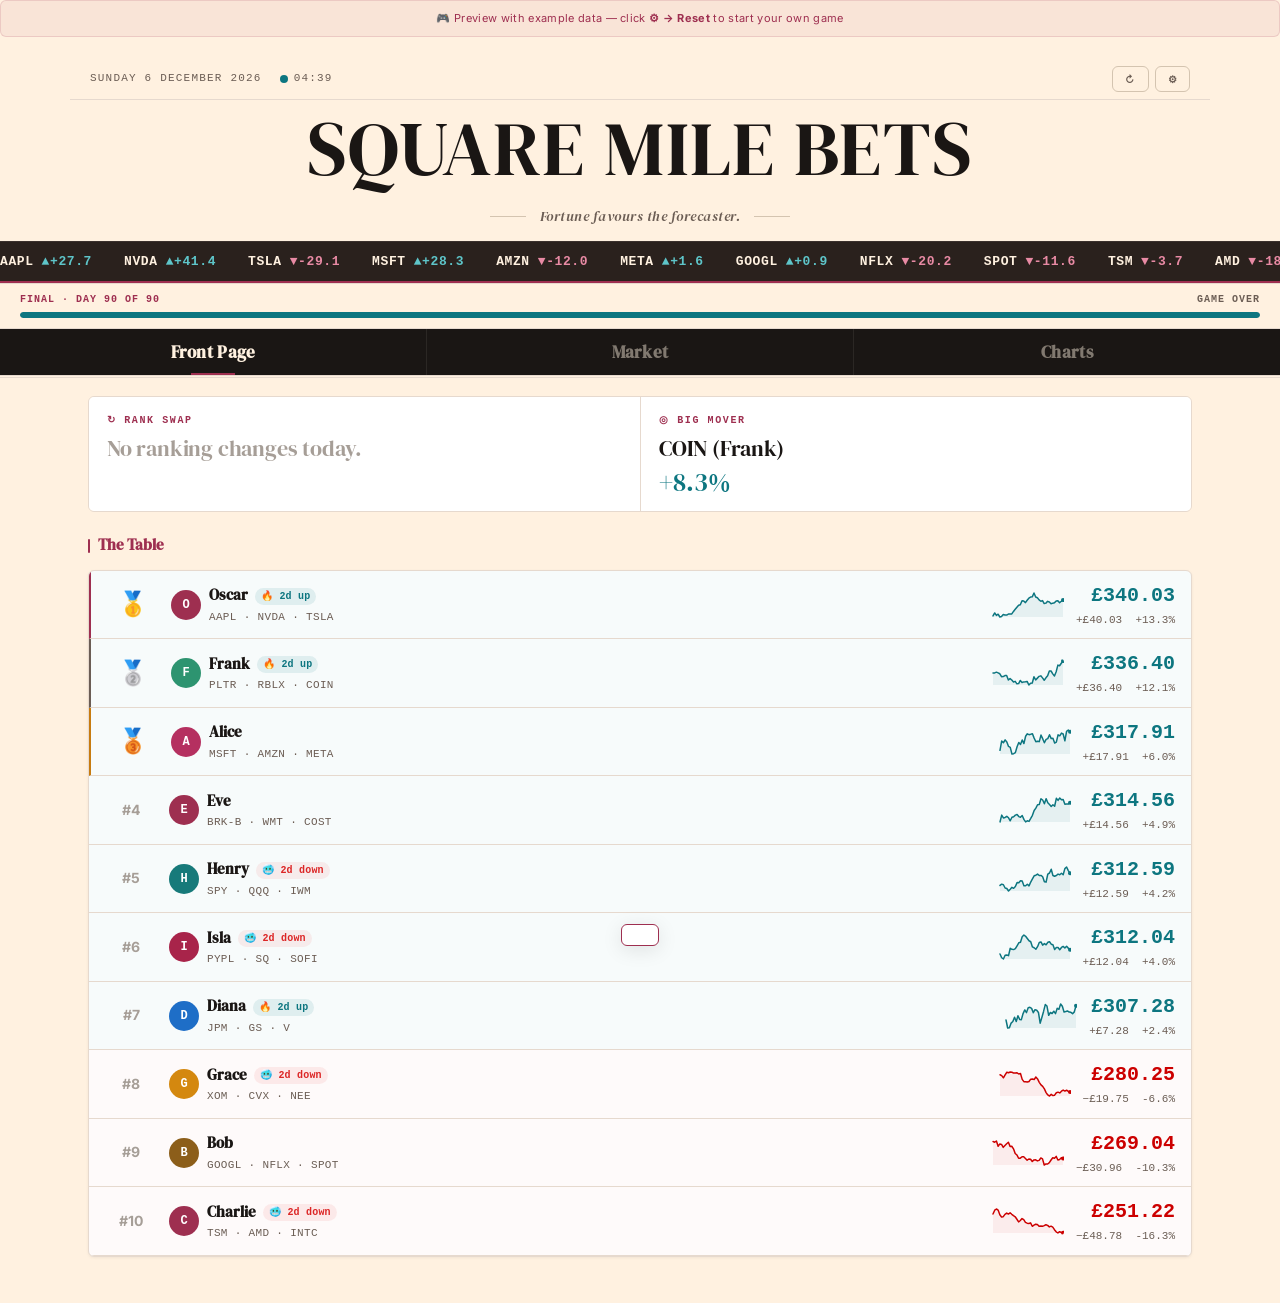
==== commit 6e457ab2: "Make rank-flow chart interactive; reorder Charts tab - Hover any line on the Daily Rank Flow chart t" ====
--- a/index.html
+++ b/index.html
@@ -572,17 +572,19 @@
         </div>
       </div>
 
-      <div style="margin:28px 0 0">
-      </div>
-      <div class="chart-card" style="position:relative">
+      <!-- ── DAILY RANK FLOW (bump chart) ── -->
+      <div style="margin:28px 0 0"></div>
+      <div class="chart-card">
         <div class="chart-card-header">
-          <div class="section-title" style="margin-bottom:0">Stock Breakdown</div>
-          <span style="font-size:11px;color:var(--dim);font-family:var(--mono)">bars show each stock's contribution · hover for detail</span>
-        </div>
-        <div id="breakdown-scroll-wrapper" style="overflow-x:auto;overflow-y:hidden;-webkit-overflow-scrolling:touch;position:relative">
-          <canvas id="breakdown-chart" style="display:block"></canvas>
-          <div id="breakdown-tooltip" style="display:none;position:absolute;background:var(--surface2,#1a2744);border:1px solid var(--border);border-radius:6px;padding:10px 14px;pointer-events:none;font-size:12px;width:210px;z-index:10;box-shadow:0 4px 16px rgba(0,0,0,0.4)"></div>
-        </div>
+          <div>
+            <div class="section-title" style="margin-bottom:2px">Daily Rank Flow</div>
+            <div style="font-size:11px;color:var(--dim);font-family:var(--mono)">leaderboard position day by day · hover or tap a line · 1 = top of the table</div>
+          </div>
+        </div>
+        <div class="chart-wrap" style="height:360px;position:relative">
+          <canvas id="rank-flow-chart" style="display:block;cursor:default"></canvas>
+        </div>
+        <div class="chart-legend-custom" id="rank-flow-legend"></div>
       </div>
 
       <!-- ── SMB FUND vs BENCHMARKS ── -->
@@ -606,19 +608,17 @@
         <div class="chart-legend-custom" id="fund-legend"></div>
       </div>
 
-      <!-- ── DAILY RANK FLOW (bump chart) ── -->
+      <!-- ── STOCK BREAKDOWN ── -->
       <div style="margin:28px 0 0"></div>
-      <div class="chart-card">
+      <div class="chart-card" style="position:relative">
         <div class="chart-card-header">
-          <div>
-            <div class="section-title" style="margin-bottom:2px">Daily Rank Flow</div>
-            <div style="font-size:11px;color:var(--dim);font-family:var(--mono)">leaderboard position day by day · 1 = top of the table</div>
-          </div>
-        </div>
-        <div class="chart-wrap" style="height:360px;position:relative">
-          <canvas id="rank-flow-chart" style="display:block"></canvas>
-        </div>
-        <div class="chart-legend-custom" id="rank-flow-legend"></div>
+          <div class="section-title" style="margin-bottom:0">Stock Breakdown</div>
+          <span style="font-size:11px;color:var(--dim);font-family:var(--mono)">bars show each stock's contribution · hover for detail</span>
+        </div>
+        <div id="breakdown-scroll-wrapper" style="overflow-x:auto;overflow-y:hidden;-webkit-overflow-scrolling:touch;position:relative">
+          <canvas id="breakdown-chart" style="display:block"></canvas>
+          <div id="breakdown-tooltip" style="display:none;position:absolute;background:var(--surface2,#1a2744);border:1px solid var(--border);border-radius:6px;padding:10px 14px;pointer-events:none;font-size:12px;width:210px;z-index:10;box-shadow:0 4px 16px rgba(0,0,0,0.4)"></div>
+        </div>
       </div>
     </div>
 
